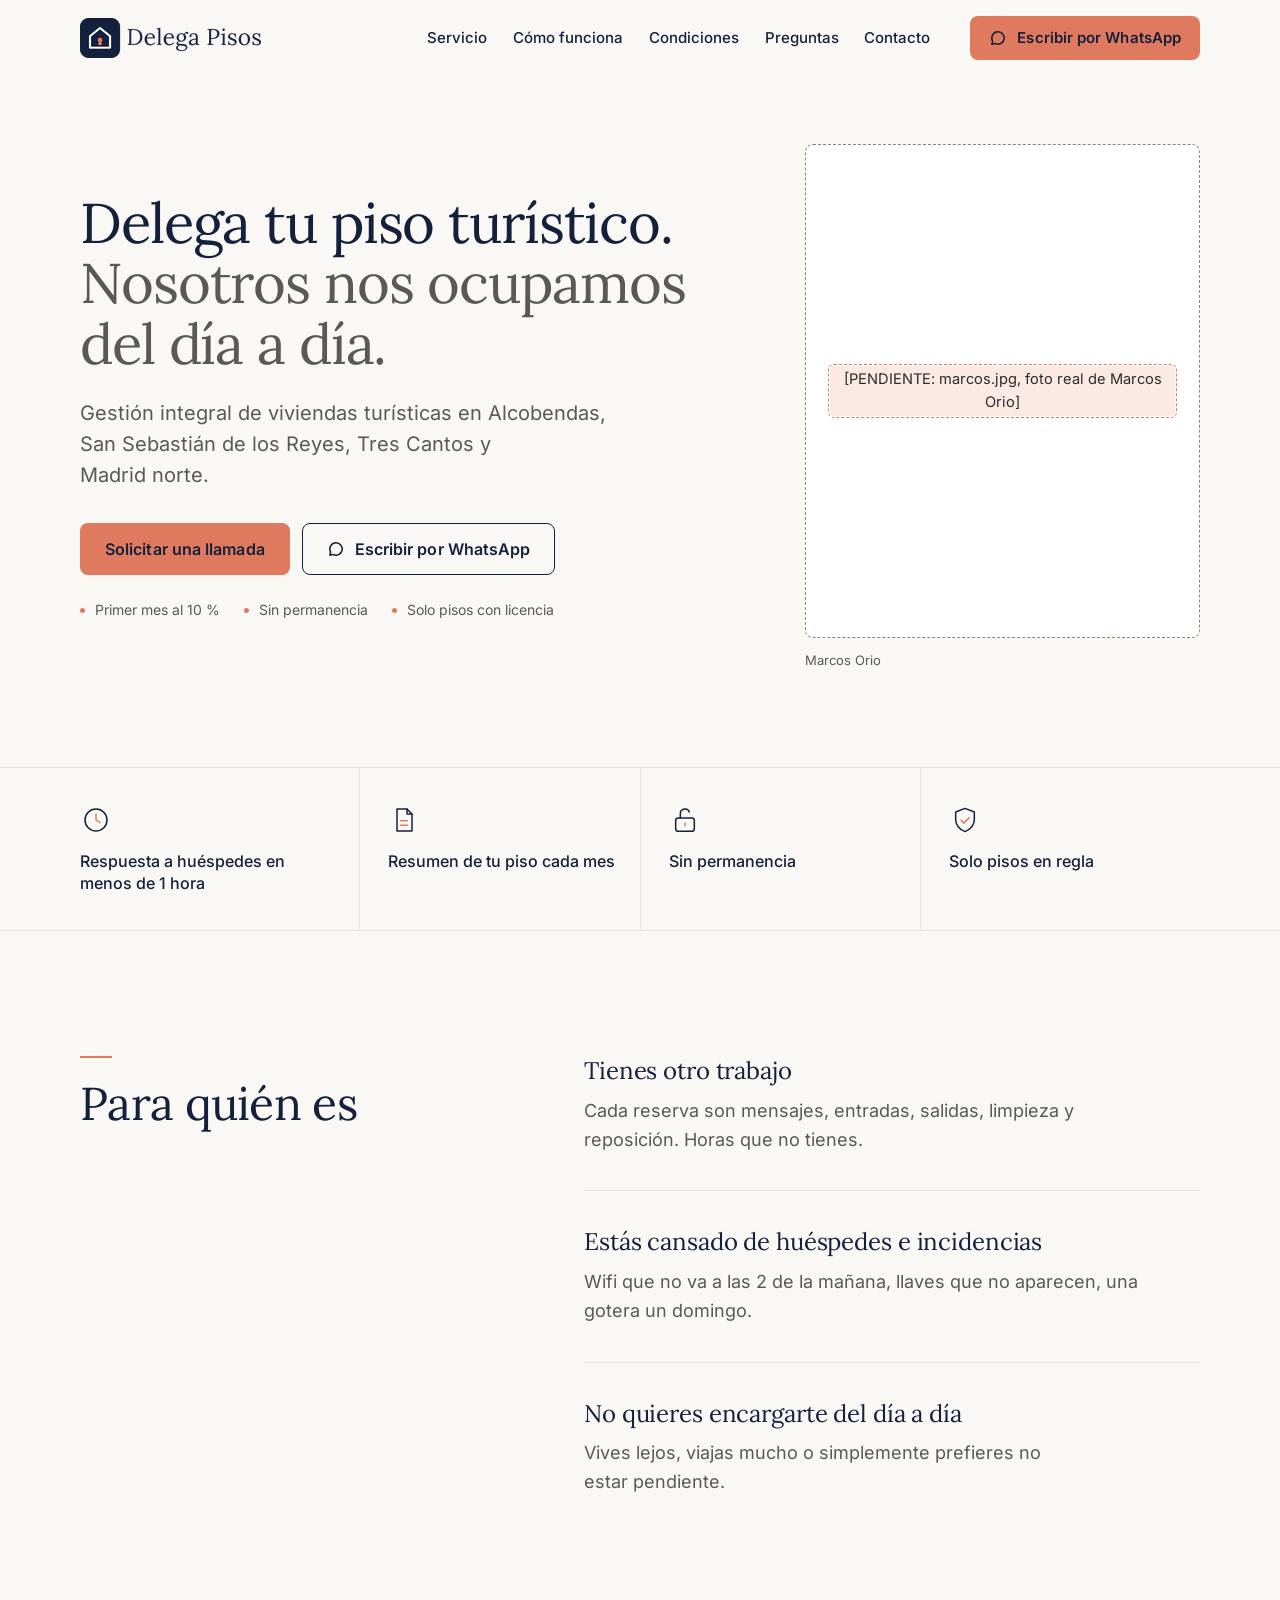
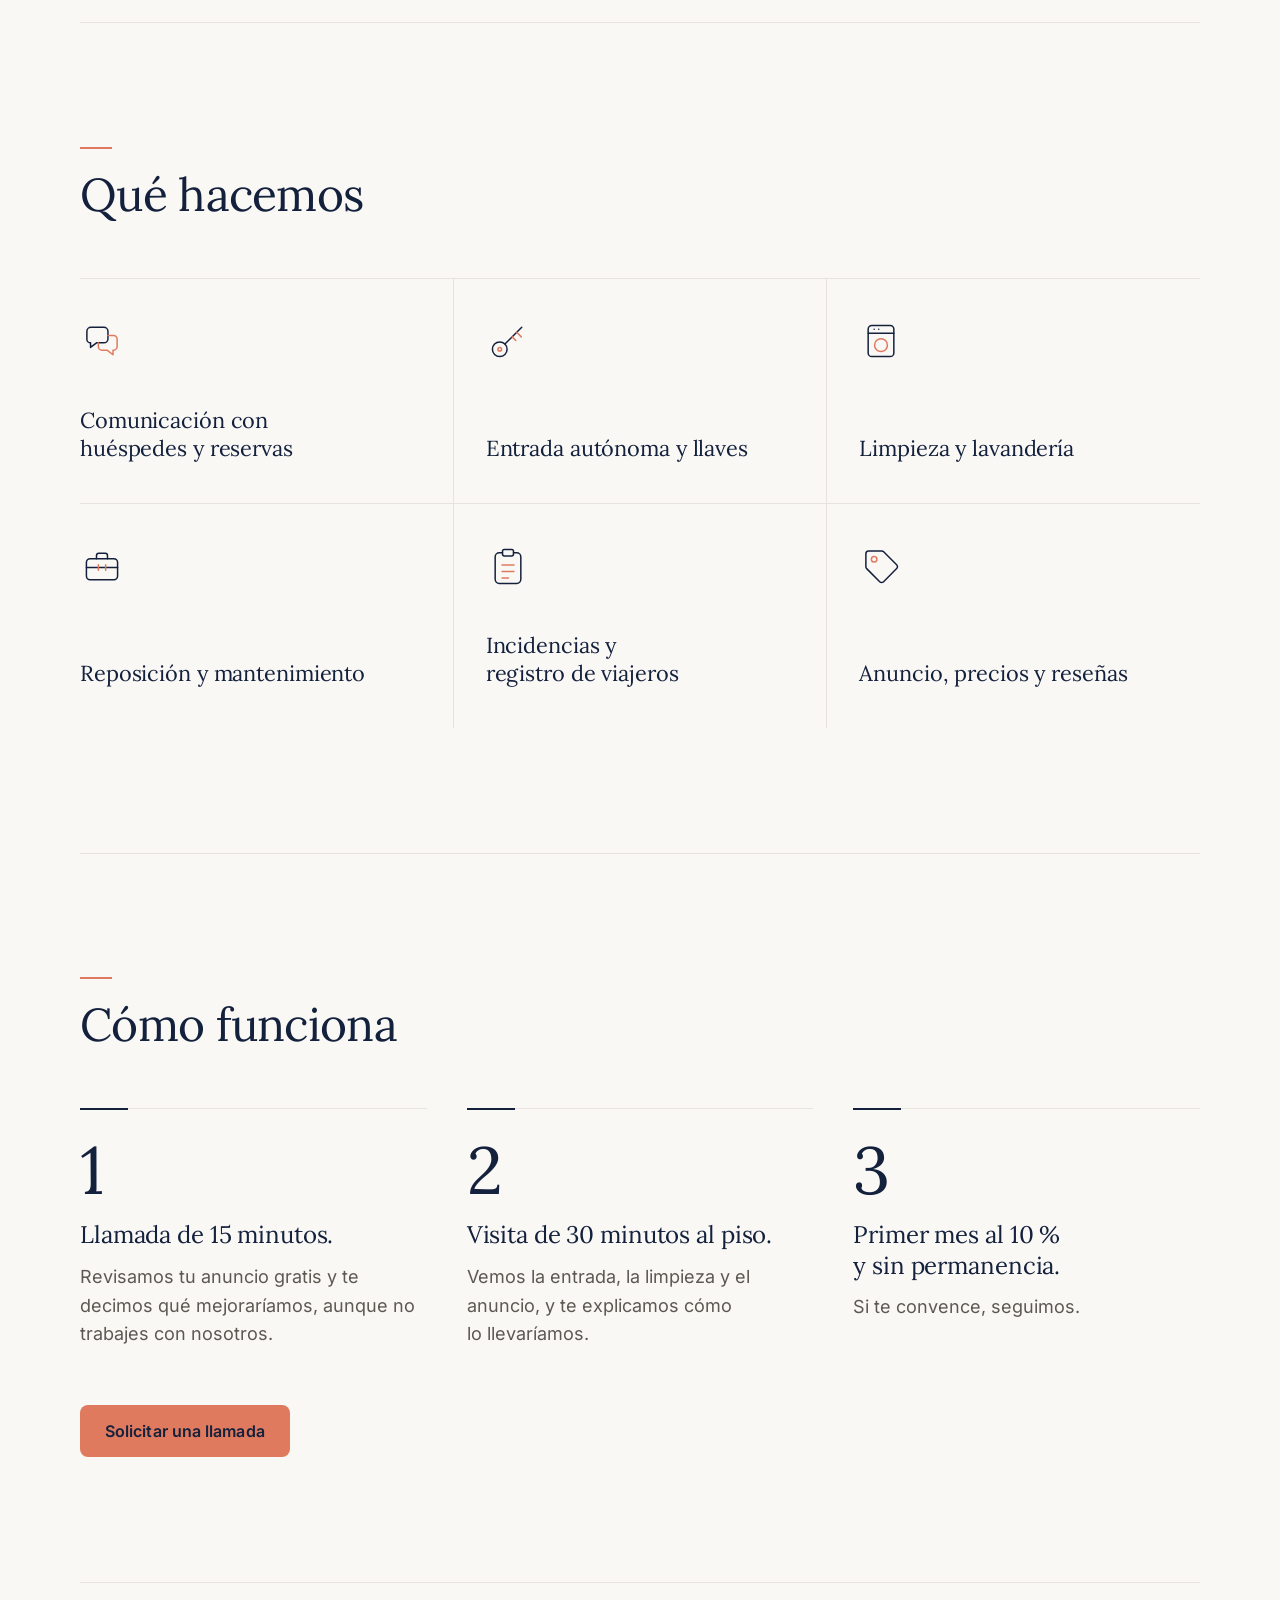
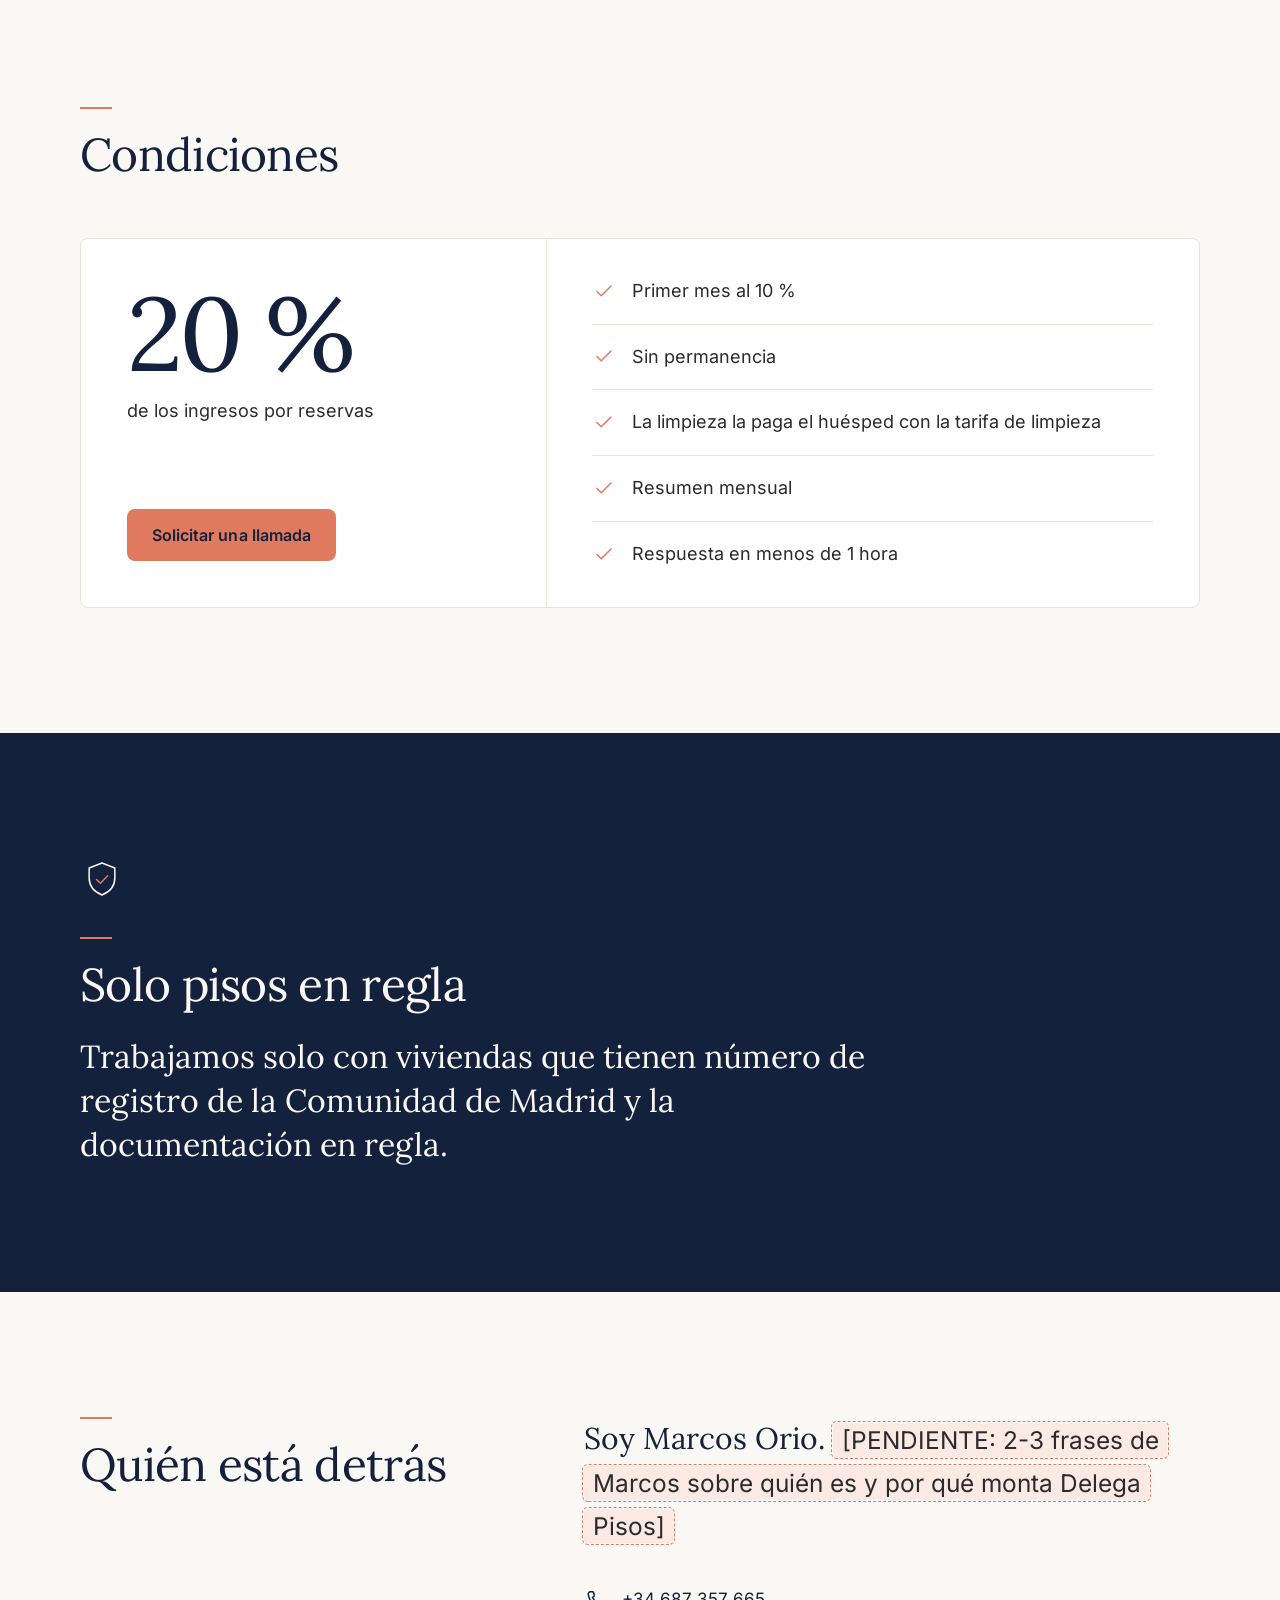
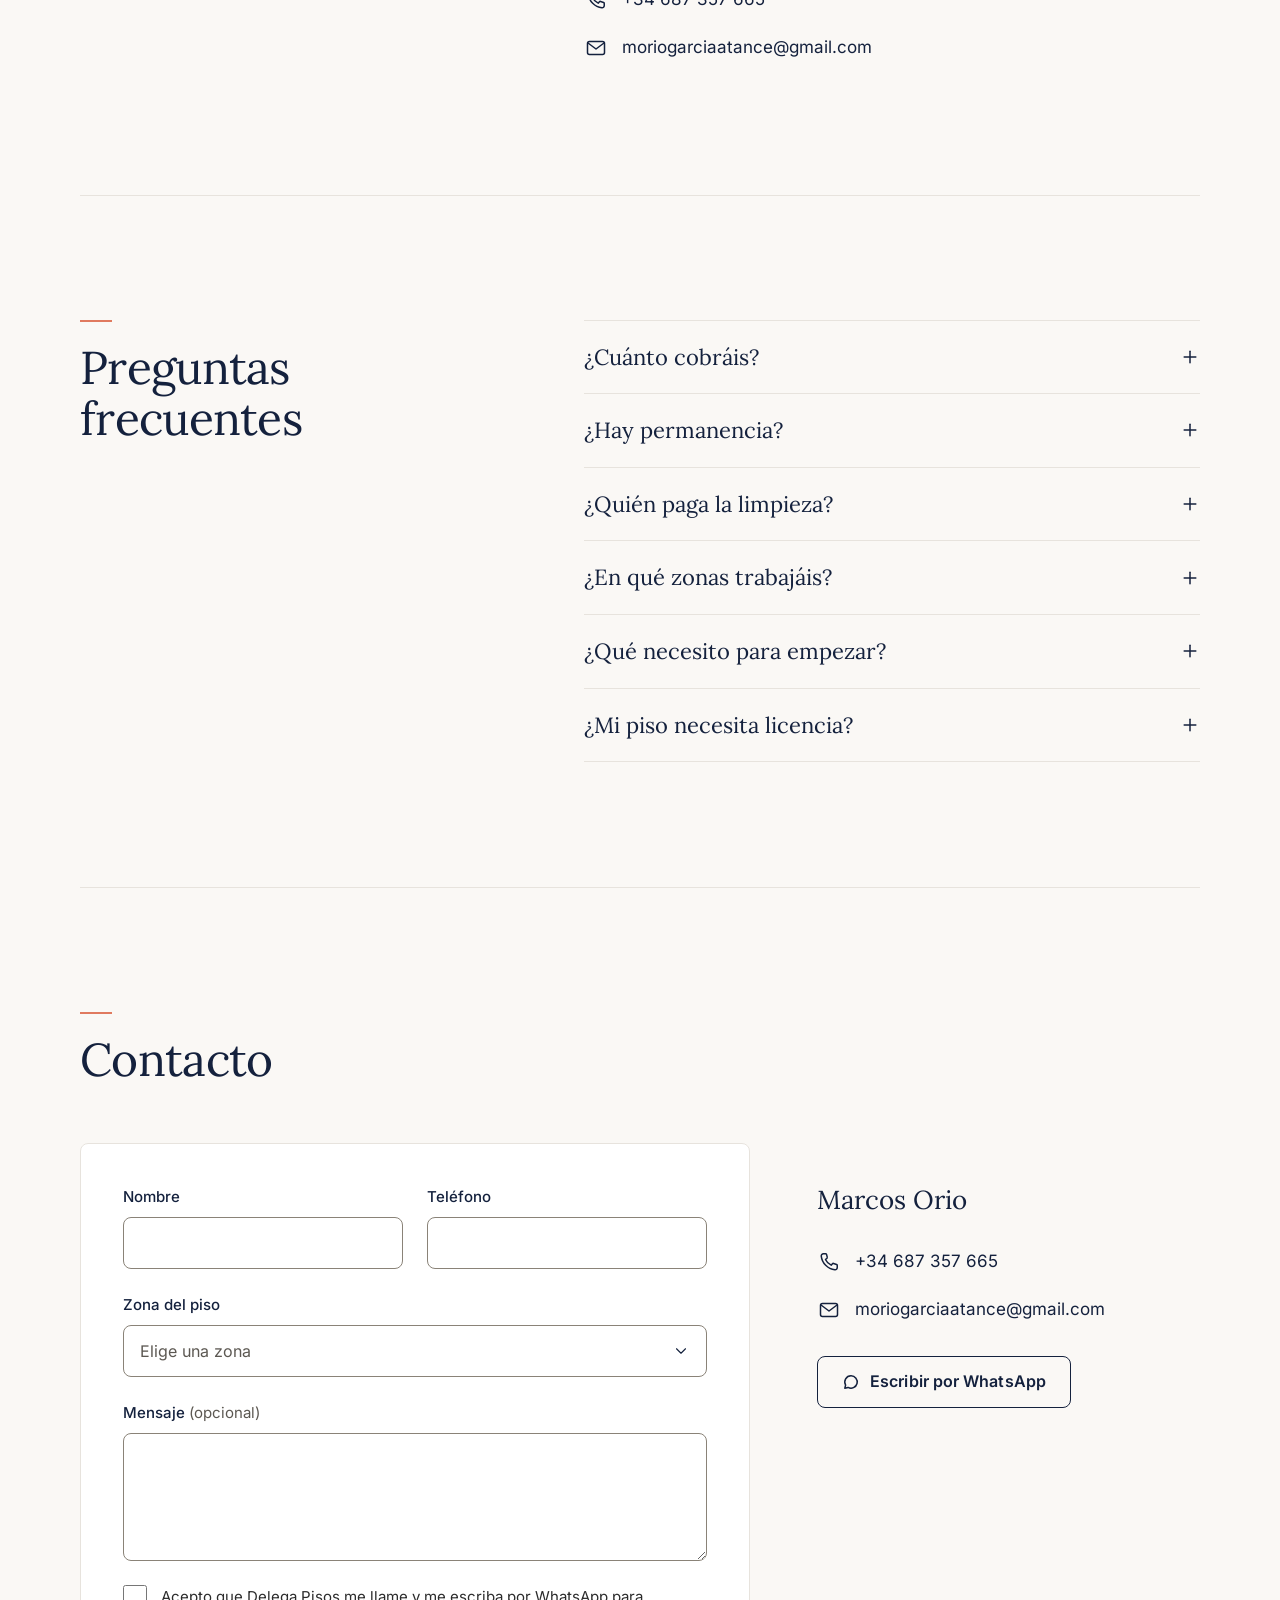
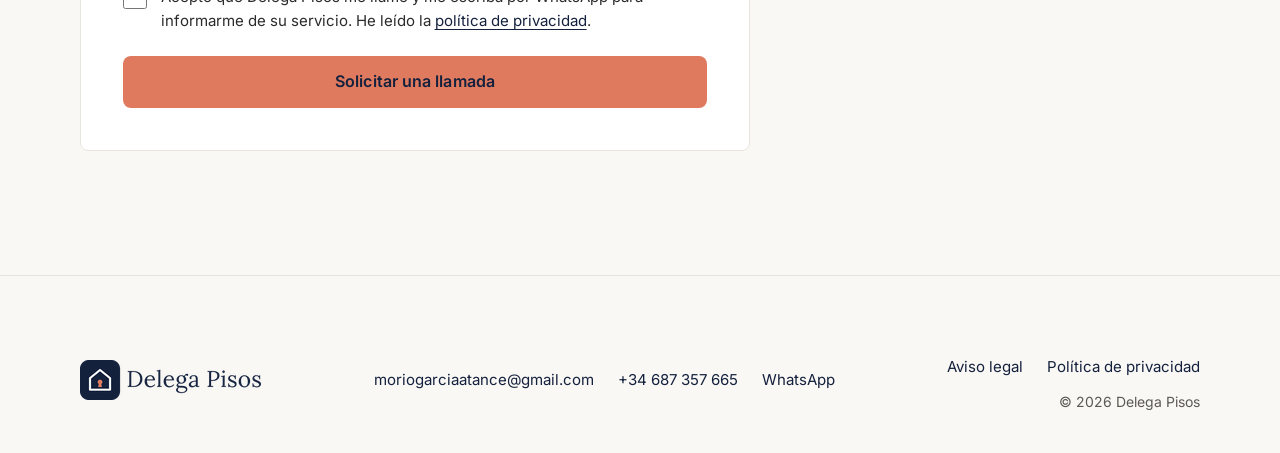
==== index.html @ 7f24236f "Construye la web de Delega Pisos - Página principal con todas las secciones del encargo: portada, co" ====
<!DOCTYPE html>
<html lang="es">
<head>
  <meta charset="utf-8">
  <meta name="viewport" content="width=device-width, initial-scale=1, viewport-fit=cover">
  <title>Delega Pisos · Gestión de pisos turísticos en Madrid norte</title>
  <meta name="description" content="Gestión integral de viviendas turísticas en Alcobendas, San Sebastián de los Reyes, Tres Cantos y Madrid norte. Primer mes al 10 %, sin permanencia y solo pisos con licencia.">
  <meta name="theme-color" content="#FAF8F5">

  <link rel="preload" href="/fonts/lora-latin-wght.woff2" as="font" type="font/woff2" crossorigin>
  <link rel="preload" href="/fonts/inter-latin-wght.woff2" as="font" type="font/woff2" crossorigin>
  <link rel="stylesheet" href="/css/styles.css">

  <link rel="icon" href="/img/favicon-32.png" type="image/png" sizes="32x32">
  <link rel="apple-touch-icon" href="/img/apple-touch-icon.png">
  <link rel="manifest" href="/site.webmanifest">

  <!-- [PENDIENTE: dominio] Sustituir https://dominio-pendiente.example por el dominio definitivo (ver README) -->
  <link rel="canonical" href="https://dominio-pendiente.example/">
  <meta property="og:type" content="website">
  <meta property="og:locale" content="es_ES">
  <meta property="og:site_name" content="Delega Pisos">
  <meta property="og:title" content="Delega Pisos · Gestión de pisos turísticos en Madrid norte">
  <meta property="og:description" content="Gestión integral de viviendas turísticas en Alcobendas, San Sebastián de los Reyes, Tres Cantos y Madrid norte.">
  <meta property="og:url" content="https://dominio-pendiente.example/">
  <meta property="og:image" content="https://dominio-pendiente.example/img/og-image.png">
  <meta property="og:image:width" content="1200">
  <meta property="og:image:height" content="630">
  <meta property="og:image:alt" content="Logotipo de Delega Pisos sobre fondo azul marino">
  <meta name="twitter:card" content="summary_large_image">

  <script type="application/ld+json">
  {
    "@context": "https://schema.org",
    "@type": "ProfessionalService",
    "name": "Delega Pisos",
    "description": "Gestión integral de viviendas turísticas en Alcobendas, San Sebastián de los Reyes, Tres Cantos y Madrid norte.",
    "url": "https://dominio-pendiente.example/",
    "logo": "https://dominio-pendiente.example/img/logo-horizontal.png",
    "image": "https://dominio-pendiente.example/img/og-image.png",
    "telephone": "+34 687 357 665",
    "email": "moriogarciaatance@gmail.com",
    "areaServed": [
      { "@type": "City", "name": "Alcobendas" },
      { "@type": "City", "name": "San Sebastián de los Reyes" },
      { "@type": "City", "name": "Tres Cantos" },
      { "@type": "Place", "name": "Madrid norte" }
    ]
  }
  </script>

  <script src="/js/main.js" defer></script>
</head>
<body class="con-barra">
  <a class="skip-link" href="#contenido">Saltar al contenido</a>
  <span id="nueva-pestana" hidden>Se abre en una pestaña nueva</span>

  <header class="site-header">
    <div class="container header-inner">
      <a class="brand" href="#inicio">
        <img src="/img/logo-delega-pisos.webp" srcset="/img/logo-delega-pisos.webp 1x, /img/logo-delega-pisos@2x.webp 2x" width="181" height="40" alt="Delega Pisos, inicio">
      </a>

      <nav class="nav" aria-label="Principal">
        <button class="nav-toggle" type="button" aria-expanded="false" aria-controls="menu">
          <svg class="icon icon-menu" viewBox="0 0 24 24" aria-hidden="true"><path d="M4 7.5h16M4 12h16M4 16.5h16"/></svg>
          <svg class="icon icon-cerrar" viewBox="0 0 24 24" aria-hidden="true"><path d="M6.5 6.5l11 11M17.5 6.5l-11 11"/></svg>
          <span class="nav-toggle-label">Menú</span>
        </button>
        <div class="nav-panel" id="menu">
          <ul class="nav-list" role="list">
            <li><a href="#servicio">Servicio</a></li>
            <li><a href="#como-funciona">Cómo funciona</a></li>
            <li><a href="#condiciones">Condiciones</a></li>
            <li><a href="#preguntas">Preguntas</a></li>
            <li><a href="#contacto">Contacto</a></li>
          </ul>
          <a class="btn btn--primary nav-panel-cta" href="https://wa.me/34687357665?text=Hola%2C%20tengo%20un%20piso%20tur%C3%ADstico%20y%20quiero%20informaci%C3%B3n" target="_blank" rel="noopener" aria-describedby="nueva-pestana">
            <svg class="icon" viewBox="0 0 24 24" aria-hidden="true"><path d="M12 3.75a8.25 8.25 0 0 0-7.17 12.33L3.75 20.25l4.3-1.04A8.25 8.25 0 1 0 12 3.75z"/></svg>
            Escribir por WhatsApp
          </a>
        </div>
      </nav>

      <a class="btn btn--primary btn--sm header-cta" href="https://wa.me/34687357665?text=Hola%2C%20tengo%20un%20piso%20tur%C3%ADstico%20y%20quiero%20informaci%C3%B3n" target="_blank" rel="noopener" aria-describedby="nueva-pestana">
        <svg class="icon" viewBox="0 0 24 24" aria-hidden="true"><path d="M12 3.75a8.25 8.25 0 0 0-7.17 12.33L3.75 20.25l4.3-1.04A8.25 8.25 0 1 0 12 3.75z"/></svg>
        Escribir por WhatsApp
      </a>
    </div>
  </header>

  <main id="contenido">

    <!-- 2 · Portada -->
    <section class="hero" id="inicio" aria-labelledby="hero-titulo">
      <div class="container hero-grid">
        <div class="hero-copy">
          <h1 id="hero-titulo">Delega tu piso turístico. <span class="h1-suave">Nosotros nos ocupamos del día&nbsp;a&nbsp;día.</span></h1>
          <p class="hero-sub">Gestión integral de viviendas turísticas en Alcobendas, San Sebastián de los Reyes, Tres Cantos y Madrid norte.</p>
          <div class="hero-actions">
            <a class="btn btn--primary" href="#contacto">Solicitar una llamada</a>
            <a class="btn btn--secondary" href="https://wa.me/34687357665?text=Hola%2C%20tengo%20un%20piso%20tur%C3%ADstico%20y%20quiero%20informaci%C3%B3n" target="_blank" rel="noopener" aria-describedby="nueva-pestana">
              <svg class="icon" viewBox="0 0 24 24" aria-hidden="true"><path d="M12 3.75a8.25 8.25 0 0 0-7.17 12.33L3.75 20.25l4.3-1.04A8.25 8.25 0 1 0 12 3.75z"/></svg>
              Escribir por WhatsApp
            </a>
          </div>
          <ul class="hero-nota" role="list">
            <li>Primer mes al 10&nbsp;%</li>
            <li>Sin permanencia</li>
            <li>Solo pisos con licencia</li>
          </ul>
        </div>

        <figure class="hero-media">
          <!-- [PENDIENTE: marcos.jpg] Cuando llegue la foto, sustituir este bloque por:
          <img class="hero-foto" src="/img/marcos-640.webp" srcset="/img/marcos-640.webp 640w, /img/marcos-1280.webp 1280w" sizes="(min-width: 64em) 440px, calc(100vw - 40px)" width="640" height="800" alt="Marcos Orio, de Delega Pisos" fetchpriority="high"> -->
          <div class="pendiente-foto">
            <p class="pendiente">[PENDIENTE: marcos.jpg, foto real de Marcos Orio]</p>
          </div>
          <figcaption>Marcos Orio</figcaption>
        </figure>
      </div>
    </section>

    <!-- 3 · Compromisos -->
    <section class="compromisos" aria-labelledby="compromisos-titulo">
      <h2 class="visually-hidden" id="compromisos-titulo">Compromisos</h2>
      <div class="container">
        <ul class="compromisos-lista" role="list">
          <li data-reveal>
            <svg class="icon icon--lg" viewBox="0 0 24 24" aria-hidden="true"><circle cx="12" cy="12" r="8.25"/><path class="acc" d="M12 7.5V12l3 2"/></svg>
            <span>Respuesta a huéspedes en menos de 1&nbsp;hora</span>
          </li>
          <li data-reveal>
            <svg class="icon icon--lg" viewBox="0 0 24 24" aria-hidden="true"><path d="M6.75 3.75h7.5L18 7.5v12.75H6.75z"/><path d="M14.25 3.75V7.5H18"/><path class="acc" d="M9.5 12.5h5M9.5 16h5"/></svg>
            <span>Resumen de tu piso cada mes</span>
          </li>
          <li data-reveal>
            <svg class="icon icon--lg" viewBox="0 0 24 24" aria-hidden="true"><rect x="5" y="10.5" width="14" height="10" rx="2"/><path d="M8.5 10.5V7.25a3.5 3.5 0 0 1 6.75-1.3"/><path class="acc" d="M12 14.5v2"/></svg>
            <span>Sin permanencia</span>
          </li>
          <li data-reveal>
            <svg class="icon icon--lg" viewBox="0 0 24 24" aria-hidden="true"><path d="M12 3.25l7 2.75v5.5c0 4.25-2.9 7.6-7 9.25-4.1-1.65-7-5-7-9.25V6z"/><path class="acc" d="M9 12.25l2.1 2.1 4-4.1"/></svg>
            <span>Solo pisos en regla</span>
          </li>
        </ul>
      </div>
    </section>

    <!-- 4 · Para quién es -->
    <section class="section" id="para-quien" aria-labelledby="para-quien-titulo">
      <div class="container split">
        <div class="split-cabecera" data-reveal>
          <h2 id="para-quien-titulo">Para quién es</h2>
        </div>
        <div class="perfiles">
          <div class="perfil" data-reveal>
            <h3>Tienes otro trabajo</h3>
            <p>Cada reserva son mensajes, entradas, salidas, limpieza y reposición. Horas que no tienes.</p>
          </div>
          <div class="perfil" data-reveal>
            <h3>Estás cansado de huéspedes e incidencias</h3>
            <p>Wifi que no va a las 2 de la mañana, llaves que no aparecen, una gotera un domingo.</p>
          </div>
          <div class="perfil" data-reveal>
            <h3>No quieres encargarte del día a día</h3>
            <p>Vives lejos, viajas mucho o simplemente prefieres no estar pendiente.</p>
          </div>
        </div>
      </div>
    </section>

    <!-- 5 · Qué hacemos -->
    <section class="section" id="servicio" aria-labelledby="servicio-titulo">
      <div class="container">
        <div class="seccion-cabecera" data-reveal>
          <h2 id="servicio-titulo">Qué hacemos</h2>
        </div>
        <ul class="servicios" role="list">
          <li class="servicio" data-reveal>
            <svg class="icon icon--xl" viewBox="0 0 24 24" aria-hidden="true"><path d="M6 4.5h7a2.25 2.25 0 0 1 2.25 2.25v4A2.25 2.25 0 0 1 13 13H9l-3.25 2.5V13a2 2 0 0 1-2-2V6.75A2.25 2.25 0 0 1 6 4.5z"/><path class="acc" d="M15.25 9h3a2 2 0 0 1 2 2v4a2 2 0 0 1-2 2H18v2.5L14.75 17H12a2 2 0 0 1-2-2v-2"/></svg>
            <h3>Comunicación con huéspedes y reservas</h3>
          </li>
          <li class="servicio" data-reveal>
            <svg class="icon icon--xl" viewBox="0 0 24 24" aria-hidden="true"><circle cx="7.5" cy="16.5" r="4"/><circle class="acc" cx="7.5" cy="16.5" r="1"/><path d="M10.33 13.67L19.5 4.5"/><path class="acc" d="M16.75 7.25l2.5 2.5M14.25 9.75l2 2"/></svg>
            <h3>Entrada autónoma y llaves</h3>
          </li>
          <li class="servicio" data-reveal>
            <svg class="icon icon--xl" viewBox="0 0 24 24" aria-hidden="true"><rect x="5" y="3.5" width="14" height="17" rx="2"/><path d="M5 7.75h14M8.25 5.6h.01M10.75 5.6h.01"/><circle class="acc" cx="12" cy="14.25" r="3.5"/></svg>
            <h3>Limpieza y lavandería</h3>
          </li>
          <li class="servicio" data-reveal>
            <svg class="icon icon--xl" viewBox="0 0 24 24" aria-hidden="true"><rect x="3.5" y="8" width="17" height="11.5" rx="2"/><path d="M9 8V6.25C9 5.56 9.56 5 10.25 5h3.5c.69 0 1.25.56 1.25 1.25V8M3.5 12.75h17"/><path class="acc" d="M10 11.25v3M14 11.25v3"/></svg>
            <h3>Reposición y mantenimiento</h3>
          </li>
          <li class="servicio" data-reveal>
            <svg class="icon icon--xl" viewBox="0 0 24 24" aria-hidden="true"><path d="M9 4.75H7.25A2.25 2.25 0 0 0 5 7v12.25a2.25 2.25 0 0 0 2.25 2.25h9.5A2.25 2.25 0 0 0 19 19.25V7a2.25 2.25 0 0 0-2.25-2.25H15"/><rect x="9" y="3" width="6" height="3.5" rx="1"/><path class="acc" d="M8.75 11.5h6.5M8.75 15h6.5M8.75 18.5h3.5"/></svg>
            <h3>Incidencias y registro de viajeros</h3>
          </li>
          <li class="servicio" data-reveal>
            <svg class="icon icon--xl" viewBox="0 0 24 24" aria-hidden="true"><path d="M3.75 12.38V5.25c0-.83.67-1.5 1.5-1.5h7.13c.4 0 .78.16 1.06.44l7.1 7.1c.59.59.59 1.54 0 2.12l-7.13 7.13c-.58.59-1.53.59-2.12 0l-7.1-7.1a1.5 1.5 0 0 1-.44-1.06z"/><circle class="acc" cx="8.25" cy="8.25" r="1.5"/></svg>
            <h3>Anuncio, precios y reseñas</h3>
          </li>
        </ul>
      </div>
    </section>

    <!-- 6 · Cómo funciona -->
    <section class="section" id="como-funciona" aria-labelledby="como-funciona-titulo">
      <div class="container">
        <div class="seccion-cabecera" data-reveal>
          <h2 id="como-funciona-titulo">Cómo funciona</h2>
        </div>
        <ol class="pasos" role="list">
          <li class="paso" data-reveal>
            <h3><span class="paso-num"><span class="visually-hidden">Paso </span>1<span class="visually-hidden">.</span></span> Llamada de 15&nbsp;minutos.</h3>
            <p>Revisamos tu anuncio gratis y te decimos qué mejoraríamos, aunque no trabajes con nosotros.</p>
          </li>
          <li class="paso" data-reveal>
            <h3><span class="paso-num"><span class="visually-hidden">Paso </span>2<span class="visually-hidden">.</span></span> Visita de 30&nbsp;minutos al piso.</h3>
            <p>Vemos la entrada, la limpieza y el anuncio, y te explicamos cómo lo llevaríamos.</p>
          </li>
          <li class="paso" data-reveal>
            <h3><span class="paso-num"><span class="visually-hidden">Paso </span>3<span class="visually-hidden">.</span></span> Primer mes al 10&nbsp;% y sin permanencia.</h3>
            <p>Si te convence, seguimos.</p>
          </li>
        </ol>
        <div class="seccion-accion" data-reveal>
          <a class="btn btn--primary" href="#contacto">Solicitar una llamada</a>
        </div>
      </div>
    </section>

    <!-- 7 · Condiciones -->
    <section class="section" id="condiciones" aria-labelledby="condiciones-titulo">
      <div class="container">
        <div class="seccion-cabecera" data-reveal>
          <h2 id="condiciones-titulo">Condiciones</h2>
        </div>
        <div class="condiciones" data-reveal>
          <div class="condiciones-precio">
            <p class="precio">
              <span class="precio-cifra">20&nbsp;%</span>
              <span class="precio-texto">de los ingresos por reservas</span>
            </p>
            <a class="btn btn--primary" href="#contacto">Solicitar una llamada</a>
          </div>
          <ul class="condiciones-lista" role="list">
            <li><svg class="icon" viewBox="0 0 24 24" aria-hidden="true"><path class="acc" d="M5 12.5l4.25 4.25L19 7"/></svg>Primer mes al 10&nbsp;%</li>
            <li><svg class="icon" viewBox="0 0 24 24" aria-hidden="true"><path class="acc" d="M5 12.5l4.25 4.25L19 7"/></svg>Sin permanencia</li>
            <li><svg class="icon" viewBox="0 0 24 24" aria-hidden="true"><path class="acc" d="M5 12.5l4.25 4.25L19 7"/></svg>La limpieza la paga el huésped con la tarifa de limpieza</li>
            <li><svg class="icon" viewBox="0 0 24 24" aria-hidden="true"><path class="acc" d="M5 12.5l4.25 4.25L19 7"/></svg>Resumen mensual</li>
            <li><svg class="icon" viewBox="0 0 24 24" aria-hidden="true"><path class="acc" d="M5 12.5l4.25 4.25L19 7"/></svg>Respuesta en menos de 1&nbsp;hora</li>
          </ul>
        </div>
      </div>
    </section>

    <!-- 8 · Solo pisos en regla -->
    <section class="regla" id="en-regla" aria-labelledby="regla-titulo">
      <div class="container">
        <div class="regla-contenido" data-reveal>
          <svg class="icon icon--xl" viewBox="0 0 24 24" aria-hidden="true"><path d="M12 3.25l7 2.75v5.5c0 4.25-2.9 7.6-7 9.25-4.1-1.65-7-5-7-9.25V6z"/><path class="acc" d="M9 12.25l2.1 2.1 4-4.1"/></svg>
          <h2 id="regla-titulo">Solo pisos en regla</h2>
          <p>Trabajamos solo con viviendas que tienen número de registro de la Comunidad de Madrid y la documentación en regla.</p>
        </div>
      </div>
    </section>

    <!-- 9 · Opiniones: se rellena desde /data/opiniones.json y solo aparece si hay alguna -->
    <section class="section" id="opiniones" aria-labelledby="opiniones-titulo" hidden>
      <div class="container">
        <div class="seccion-cabecera">
          <h2 id="opiniones-titulo">Opiniones</h2>
        </div>
        <ul class="opiniones" role="list" data-opiniones></ul>
      </div>
    </section>

    <!-- 10 · Quién está detrás -->
    <section class="section" id="quien" aria-labelledby="quien-titulo">
      <div class="container split">
        <div class="split-cabecera" data-reveal>
          <h2 id="quien-titulo">Quién está detrás</h2>
        </div>
        <div class="quien" data-reveal>
          <p class="quien-texto">Soy Marcos Orio. <mark class="pendiente">[PENDIENTE: 2-3 frases de Marcos sobre quién es y por qué monta Delega Pisos]</mark></p>
          <ul class="datos" role="list">
            <li>
              <a href="tel:+34687357665">
                <svg class="icon" viewBox="0 0 24 24" aria-hidden="true"><path d="M8.6 3.75H6.4a2.15 2.15 0 0 0-2.15 2.33 15.5 15.5 0 0 0 13.67 13.67 2.15 2.15 0 0 0 2.33-2.15v-2.2a1 1 0 0 0-.68-.95l-3.04-1.02a1 1 0 0 0-1.07.29l-1.3 1.47a11.6 11.6 0 0 1-5.68-5.68l1.47-1.3a1 1 0 0 0 .29-1.07L9.55 4.43a1 1 0 0 0-.95-.68z"/></svg>
                +34&nbsp;687&nbsp;357&nbsp;665
              </a>
            </li>
            <li>
              <a href="mailto:moriogarciaatance@gmail.com">
                <svg class="icon" viewBox="0 0 24 24" aria-hidden="true"><rect x="3.5" y="5.5" width="17" height="13" rx="2"/><path d="M4 7l8 6 8-6"/></svg>
                moriogarciaatance@gmail.com
              </a>
            </li>
          </ul>
        </div>
      </div>
    </section>

    <!-- 11 · Preguntas frecuentes -->
    <section class="section" id="preguntas" aria-labelledby="preguntas-titulo">
      <div class="container split">
        <div class="split-cabecera" data-reveal>
          <h2 id="preguntas-titulo">Preguntas frecuentes</h2>
        </div>
        <div class="faq" data-reveal>
          <details>
            <summary>¿Cuánto cobráis?<svg class="icon faq-icono" viewBox="0 0 24 24" aria-hidden="true"><path class="faq-v" d="M12 5v14"/><path d="M5 12h14"/></svg></summary>
            <div class="faq-respuesta"><p>El 20&nbsp;% de los ingresos por reservas. El primer mes, el 10&nbsp;%.</p></div>
          </details>
          <details>
            <summary>¿Hay permanencia?<svg class="icon faq-icono" viewBox="0 0 24 24" aria-hidden="true"><path class="faq-v" d="M12 5v14"/><path d="M5 12h14"/></svg></summary>
            <div class="faq-respuesta"><p>No. Primer mes al 10&nbsp;% y sin permanencia. Si te convence, seguimos.</p></div>
          </details>
          <details>
            <summary>¿Quién paga la limpieza?<svg class="icon faq-icono" viewBox="0 0 24 24" aria-hidden="true"><path class="faq-v" d="M12 5v14"/><path d="M5 12h14"/></svg></summary>
            <div class="faq-respuesta"><p>El huésped, con la tarifa de limpieza.</p></div>
          </details>
          <details>
            <summary>¿En qué zonas trabajáis?<svg class="icon faq-icono" viewBox="0 0 24 24" aria-hidden="true"><path class="faq-v" d="M12 5v14"/><path d="M5 12h14"/></svg></summary>
            <div class="faq-respuesta"><p>En Alcobendas, San Sebastián de los Reyes, Tres Cantos y Madrid norte.</p></div>
          </details>
          <details>
            <summary>¿Qué necesito para empezar?<svg class="icon faq-icono" viewBox="0 0 24 24" aria-hidden="true"><path class="faq-v" d="M12 5v14"/><path d="M5 12h14"/></svg></summary>
            <div class="faq-respuesta"><p>Una llamada de 15&nbsp;minutos y una visita de 30&nbsp;minutos al piso. Trabajamos solo con viviendas que tienen número de registro de la Comunidad de Madrid y la documentación en regla.</p></div>
          </details>
          <details>
            <summary>¿Mi piso necesita licencia?<svg class="icon faq-icono" viewBox="0 0 24 24" aria-hidden="true"><path class="faq-v" d="M12 5v14"/><path d="M5 12h14"/></svg></summary>
            <div class="faq-respuesta"><p>Trabajamos solo con viviendas que tienen número de registro de la Comunidad de Madrid y la documentación en regla. Lo revisamos en la visita. No damos asesoría legal.</p></div>
          </details>
        </div>
      </div>
    </section>

    <!-- 12 · Contacto -->
    <section class="section" id="contacto" aria-labelledby="contacto-titulo">
      <div class="container">
        <div class="seccion-cabecera" data-reveal>
          <h2 id="contacto-titulo">Contacto</h2>
        </div>
        <div class="contacto-grid">
          <form class="formulario" name="contacto" method="POST" action="/gracias.html" data-netlify="true" netlify-honeypot="bot-field" data-reveal>
            <input type="hidden" name="form-name" value="contacto">
            <p class="campo-trampa" aria-hidden="true">
              <label>No rellenes este campo <input type="text" name="bot-field" tabindex="-1" autocomplete="off"></label>
            </p>

            <div class="campos-fila">
              <div class="campo">
                <label for="f-nombre">Nombre</label>
                <input id="f-nombre" name="nombre" type="text" autocomplete="name" maxlength="80" required aria-describedby="e-nombre">
                <p class="campo-error" id="e-nombre" hidden></p>
              </div>
              <div class="campo">
                <label for="f-telefono">Teléfono</label>
                <input id="f-telefono" name="telefono" type="tel" inputmode="tel" autocomplete="tel" maxlength="20" required aria-describedby="e-telefono">
                <p class="campo-error" id="e-telefono" hidden></p>
              </div>
            </div>

            <div class="campo">
              <label for="f-zona">Zona del piso</label>
              <select id="f-zona" name="zona" required aria-describedby="e-zona">
                <option value="" selected disabled>Elige una zona</option>
                <option>Alcobendas o Sanse</option>
                <option>Tres Cantos</option>
                <option>Madrid norte</option>
                <option>Otra zona</option>
              </select>
              <p class="campo-error" id="e-zona" hidden></p>
            </div>

            <div class="campo">
              <label for="f-mensaje">Mensaje <span class="opcional">(opcional)</span></label>
              <textarea id="f-mensaje" name="mensaje" rows="4" maxlength="1500"></textarea>
            </div>

            <div class="campo campo--casilla">
              <input id="f-consentimiento" name="consentimiento" type="checkbox" value="Sí" required aria-describedby="e-consentimiento">
              <label for="f-consentimiento">Acepto que Delega Pisos me llame y me escriba por WhatsApp para informarme de su servicio. He leído la <a href="/privacidad.html">política de privacidad</a>.</label>
              <p class="campo-error" id="e-consentimiento" hidden></p>
            </div>

            <button class="btn btn--primary btn--bloque" type="submit">Solicitar una llamada</button>
          </form>

          <div class="contacto-datos" data-reveal>
            <p class="contacto-nombre">Marcos Orio</p>
            <ul class="datos" role="list">
              <li>
                <a href="tel:+34687357665">
                  <svg class="icon" viewBox="0 0 24 24" aria-hidden="true"><path d="M8.6 3.75H6.4a2.15 2.15 0 0 0-2.15 2.33 15.5 15.5 0 0 0 13.67 13.67 2.15 2.15 0 0 0 2.33-2.15v-2.2a1 1 0 0 0-.68-.95l-3.04-1.02a1 1 0 0 0-1.07.29l-1.3 1.47a11.6 11.6 0 0 1-5.68-5.68l1.47-1.3a1 1 0 0 0 .29-1.07L9.55 4.43a1 1 0 0 0-.95-.68z"/></svg>
                  +34&nbsp;687&nbsp;357&nbsp;665
                </a>
              </li>
              <li>
                <a href="mailto:moriogarciaatance@gmail.com">
                  <svg class="icon" viewBox="0 0 24 24" aria-hidden="true"><rect x="3.5" y="5.5" width="17" height="13" rx="2"/><path d="M4 7l8 6 8-6"/></svg>
                  moriogarciaatance@gmail.com
                </a>
              </li>
            </ul>
            <a class="btn btn--secondary" href="https://wa.me/34687357665?text=Hola%2C%20tengo%20un%20piso%20tur%C3%ADstico%20y%20quiero%20informaci%C3%B3n" target="_blank" rel="noopener" aria-describedby="nueva-pestana">
              <svg class="icon" viewBox="0 0 24 24" aria-hidden="true"><path d="M12 3.75a8.25 8.25 0 0 0-7.17 12.33L3.75 20.25l4.3-1.04A8.25 8.25 0 1 0 12 3.75z"/></svg>
              Escribir por WhatsApp
            </a>
          </div>
        </div>
      </div>
    </section>

  </main>

  <footer class="site-footer">
    <div class="container footer-grid">
      <a class="brand" href="#inicio">
        <img src="/img/logo-delega-pisos.webp" srcset="/img/logo-delega-pisos.webp 1x, /img/logo-delega-pisos@2x.webp 2x" width="181" height="40" alt="Delega Pisos, inicio">
      </a>
      <ul class="footer-contacto" role="list">
        <li><a href="mailto:moriogarciaatance@gmail.com">moriogarciaatance@gmail.com</a></li>
        <li><a href="tel:+34687357665">+34&nbsp;687&nbsp;357&nbsp;665</a></li>
        <li><a href="https://wa.me/34687357665?text=Hola%2C%20tengo%20un%20piso%20tur%C3%ADstico%20y%20quiero%20informaci%C3%B3n" target="_blank" rel="noopener" aria-describedby="nueva-pestana">WhatsApp</a></li>
      </ul>
      <div class="footer-legal">
        <ul role="list">
          <li><a href="/aviso-legal.html">Aviso legal</a></li>
          <li><a href="/privacidad.html">Política de privacidad</a></li>
        </ul>
        <p>© 2026 Delega Pisos</p>
      </div>
    </div>
  </footer>

  <div class="barra-movil">
    <a class="barra-btn barra-btn--llamar" href="tel:+34687357665">
      <svg class="icon" viewBox="0 0 24 24" aria-hidden="true"><path d="M8.6 3.75H6.4a2.15 2.15 0 0 0-2.15 2.33 15.5 15.5 0 0 0 13.67 13.67 2.15 2.15 0 0 0 2.33-2.15v-2.2a1 1 0 0 0-.68-.95l-3.04-1.02a1 1 0 0 0-1.07.29l-1.3 1.47a11.6 11.6 0 0 1-5.68-5.68l1.47-1.3a1 1 0 0 0 .29-1.07L9.55 4.43a1 1 0 0 0-.95-.68z"/></svg>
      Llamar
    </a>
    <a class="barra-btn barra-btn--whatsapp" href="https://wa.me/34687357665?text=Hola%2C%20tengo%20un%20piso%20tur%C3%ADstico%20y%20quiero%20informaci%C3%B3n" target="_blank" rel="noopener" aria-describedby="nueva-pestana">
      <svg class="icon" viewBox="0 0 24 24" aria-hidden="true"><path d="M12 3.75a8.25 8.25 0 0 0-7.17 12.33L3.75 20.25l4.3-1.04A8.25 8.25 0 1 0 12 3.75z"/></svg>
      WhatsApp
    </a>
  </div>
</body>
</html>
---- css/styles.css ----
/* ==========================================================================
   Delega Pisos — hoja de estilos
   Móvil primero. Sin dependencias ni recursos de terceros.
   ========================================================================== */

/* ---------- Fuentes (servidas desde /fonts) ---------- */

@font-face {
  font-family: "Lora";
  src: url("/fonts/lora-latin-wght.woff2") format("woff2");
  font-weight: 400 700;
  font-style: normal;
  font-display: swap;
}

@font-face {
  font-family: "Inter";
  src: url("/fonts/inter-latin-wght.woff2") format("woff2");
  font-weight: 100 900;
  font-style: normal;
  font-display: swap;
}

/* Respaldos con métricas igualadas a Lora e Inter: el texto no salta al cargar */
@font-face {
  font-family: "Lora Georgia";
  src: local("Georgia");
  size-adjust: 104.98%;
  ascent-override: 95.83%;
  descent-override: 26.1%;
  line-gap-override: 0%;
}

@font-face {
  font-family: "Lora Noto";
  src: local("Noto Serif"), local("NotoSerif-Regular");
  size-adjust: 97.3%;
  ascent-override: 103.39%;
  descent-override: 28.16%;
  line-gap-override: 0%;
}

@font-face {
  font-family: "Inter Arial";
  src: local("Arial"), local("ArialMT");
  size-adjust: 107.12%;
  ascent-override: 90.44%;
  descent-override: 22.52%;
  line-gap-override: 0%;
}

@font-face {
  font-family: "Inter Roboto";
  src: local("Roboto"), local("Roboto-Regular");
  size-adjust: 107.35%;
  ascent-override: 90.24%;
  descent-override: 22.47%;
  line-gap-override: 0%;
}

/* ---------- Variables ---------- */

:root {
  /* Marca */
  --navy: #14213D;
  --terracota: #E07A5F;
  --fondo: #FAF8F5;
  --tinta: #2B2B2B;
  --lineas: #E7E3DD;

  /* Neutros derivados para cumplir WCAG AA */
  --tinta-suave: #5C5852;    /* 6,7:1 sobre el fondo */
  --borde-campo: #8A8378;    /* 3,5:1, mínimo para controles */
  --blanco: #FFFFFF;
  --terracota-hover: #E8957F; /* con texto azul: 6,9:1 */
  --error: #A33A20;          /* 6,2:1 sobre el fondo */

  --serif: "Lora", "Lora Georgia", "Lora Noto", Georgia, serif;
  --sans: "Inter", "Inter Arial", "Inter Roboto", Arial, sans-serif;

  --radio: 8px;
  --ancho: 1120px;
  --gutter: 20px;
  --header-h: 64px;
  --seccion: clamp(4.5rem, 3rem + 6vw, 8rem);
  --ease: cubic-bezier(0.2, 0.65, 0.3, 1);
}

@media (min-width: 48em) {
  :root { --gutter: 32px; }
}

@media (min-width: 64em) {
  :root { --gutter: 40px; --header-h: 76px; }
}

/* ---------- Base ---------- */

*,
*::before,
*::after {
  box-sizing: border-box;
}

html {
  -webkit-text-size-adjust: 100%;
  text-size-adjust: 100%;
  scroll-padding-top: calc(var(--header-h) + 8px);
}

@media (prefers-reduced-motion: no-preference) {
  html { scroll-behavior: smooth; }
}

html.menu-abierto {
  overflow: hidden;
}

body {
  margin: 0;
  background: var(--fondo);
  color: var(--tinta);
  font-family: var(--sans);
  font-size: clamp(1.0625rem, 1rem + 0.25vw, 1.125rem);
  line-height: 1.6;
  -webkit-font-smoothing: antialiased;
  -moz-osx-font-smoothing: grayscale;
}

[hidden] {
  display: none !important;
}

img,
svg {
  display: block;
  max-width: 100%;
}

img {
  height: auto;
}

h1, h2, h3, p, ul, ol, dl, dd, figure, blockquote {
  margin: 0;
}

/* :where() no suma especificidad: las clases pueden poner su propio padding */
:where(ul, ol)[role="list"] {
  list-style: none;
  padding: 0;
}

h1, h2, h3 {
  font-family: var(--serif);
  font-weight: 400;
  color: var(--navy);
  text-wrap: balance;
}

h1 {
  font-size: clamp(2.375rem, 1rem + 3.3vw, 3.5rem);
  line-height: 1.08;
  letter-spacing: -0.02em;
}

h2 {
  font-size: clamp(1.875rem, 1.45rem + 1.9vw, 2.875rem);
  line-height: 1.12;
  letter-spacing: -0.015em;
}

h3 {
  font-size: clamp(1.25rem, 1.15rem + 0.45vw, 1.5rem);
  line-height: 1.28;
  letter-spacing: -0.005em;
}

a {
  color: var(--navy);
  text-decoration-thickness: 1px;
  text-underline-offset: 0.2em;
}

:focus-visible {
  outline: 2px solid var(--navy);
  outline-offset: 3px;
  border-radius: 2px;
}

::selection {
  background: var(--navy);
  color: var(--fondo);
}

.visually-hidden {
  position: absolute !important;
  width: 1px;
  height: 1px;
  margin: -1px;
  padding: 0;
  overflow: hidden;
  clip: rect(0 0 0 0);
  clip-path: inset(50%);
  white-space: nowrap;
  border: 0;
}

.skip-link {
  position: absolute;
  left: var(--gutter);
  top: -100px;
  z-index: 100;
  padding: 0.75rem 1rem;
  border-radius: var(--radio);
  background: var(--navy);
  color: var(--fondo);
  font-weight: 600;
  text-decoration: none;
}

.skip-link:focus {
  top: 0.75rem;
}

.container {
  width: 100%;
  max-width: calc(var(--ancho) + 2 * var(--gutter));
  margin-inline: auto;
  padding-inline: max(var(--gutter), env(safe-area-inset-left)) max(var(--gutter), env(safe-area-inset-right));
}

/* ---------- Iconos de línea ---------- */

.icon {
  width: 1.5rem;
  height: 1.5rem;
  flex: none;
  fill: none;
  stroke: currentColor;
  stroke-width: 1.5;
  stroke-linecap: round;
  stroke-linejoin: round;
}

.icon * {
  vector-effect: non-scaling-stroke;
}

.icon .acc {
  stroke: var(--terracota);
}

.icon--lg { width: 2rem; height: 2rem; }
.icon--xl { width: 2.5rem; height: 2.5rem; }

/* ---------- Botones ---------- */

.btn {
  display: inline-flex;
  align-items: center;
  justify-content: center;
  gap: 0.625rem;
  min-height: 3.25rem;
  padding: 0.75rem 1.5rem;
  border: 1px solid transparent;
  border-radius: var(--radio);
  font-family: var(--sans);
  font-size: 1rem;
  font-weight: 600;
  line-height: 1.2;
  letter-spacing: 0.005em;
  text-align: center;
  text-decoration: none;
  white-space: nowrap;
  cursor: pointer;
  transition: background-color 0.2s ease, color 0.2s ease, border-color 0.2s ease;
}

.btn .icon {
  width: 1.125rem;
  height: 1.125rem;
}

.btn--primary {
  background: var(--terracota);
  color: var(--navy);
}

.btn--primary:hover {
  background: var(--terracota-hover);
}

.btn--secondary {
  border-color: var(--navy);
  background: transparent;
  color: var(--navy);
}

.btn--secondary:hover {
  background: var(--navy);
  color: var(--fondo);
}

.btn--sm {
  min-height: 2.75rem;
  padding: 0.5rem 1.125rem;
  font-size: 0.9375rem;
}

.btn--bloque {
  width: 100%;
}

.btn:disabled {
  cursor: progress;
  opacity: 0.75;
}

/* ---------- Marcas de contenido pendiente ---------- */

.pendiente {
  padding: 0.1em 0.35em;
  border-radius: 4px;
  outline: 1px dashed var(--terracota);
  outline-offset: 1px;
  background: #FBEAE4;
  color: var(--tinta);
  font-family: var(--sans);
  font-size: 0.8125em;
  line-height: 1.6;
  -webkit-box-decoration-break: clone;
  box-decoration-break: clone;
}

/* ---------- Cabecera ---------- */

.site-header {
  position: sticky;
  top: 0;
  z-index: 50;
  background: var(--fondo);
  border-bottom: 1px solid transparent;
  transition: border-color 0.25s ease;
}

.site-header.is-scrolled {
  border-bottom-color: var(--lineas);
}

.scroll-centinela {
  position: absolute;
  top: 0;
  left: 0;
  width: 1px;
  height: 1px;
  pointer-events: none;
}

.header-inner {
  display: flex;
  align-items: center;
  gap: 1rem;
  height: var(--header-h);
}

.brand {
  display: block;
  margin-right: auto;
  border-radius: 4px;
}

.brand img {
  width: auto;
  height: 34px;
}

.header-cta {
  display: none;
  order: 1;
}

.nav {
  order: 2;
}

.nav-toggle {
  display: inline-flex;
  align-items: center;
  gap: 0.5rem;
  min-height: 2.75rem;
  margin-right: -0.625rem;
  padding: 0 0.625rem;
  border: 0;
  border-radius: var(--radio);
  background: none;
  color: var(--navy);
  font: 500 1rem/1 var(--sans);
  cursor: pointer;
}

.nav-toggle .icon-cerrar,
.nav.is-open .nav-toggle .icon-menu {
  display: none;
}

.nav.is-open .nav-toggle .icon-cerrar {
  display: block;
}

.nav-panel {
  display: none;
  position: fixed;
  inset: var(--header-h) 0 0 0;
  z-index: 49;
  flex-direction: column;
  gap: 2rem;
  padding: 0.5rem var(--gutter) calc(2rem + env(safe-area-inset-bottom));
  overflow-y: auto;
  border-top: 1px solid var(--lineas);
  background: var(--fondo);
}

.nav.is-open .nav-panel {
  display: flex;
}

.nav-list a {
  display: block;
  padding-block: 1rem;
  border-bottom: 1px solid var(--lineas);
  color: var(--navy);
  font-family: var(--serif);
  font-size: 1.625rem;
  line-height: 1.2;
  text-decoration: none;
}

.nav-panel-cta {
  align-self: stretch;
}

@media (scripting: none) {
  .nav-toggle { display: none; }
}

@media (min-width: 48em) {
  .header-cta { display: inline-flex; }
  .nav-panel-cta { display: none; }
}

@media (min-width: 64em) {
  .brand img { height: 40px; }
}

/* El menú completo necesita ~1100 px para no partir «Cómo funciona» ni el botón */
@media (min-width: 72em) {
  .nav { order: 1; }
  .header-cta { order: 2; margin-left: 1.5rem; }

  .nav-toggle { display: none; }

  .nav-panel,
  .nav.is-open .nav-panel {
    display: block;
    position: static;
    padding: 0;
    overflow: visible;
    border: 0;
    background: none;
  }

  .nav-list {
    display: flex;
    gap: clamp(1.25rem, 0.5rem + 1.4vw, 2.25rem);
  }

  .nav-list a {
    padding-block: 0.5rem;
    border: 0;
    font-family: var(--sans);
    font-size: 0.9375rem;
    font-weight: 500;
    text-decoration: underline transparent;
    text-decoration-thickness: 1px;
    text-underline-offset: 0.45em;
    transition: text-decoration-color 0.2s ease;
  }

  .nav-list a:hover {
    text-decoration-color: currentColor;
  }
}

/* ---------- Secciones ---------- */

.section {
  position: relative;
  padding-block: var(--seccion);
}

/* Filete fino entre secciones claras consecutivas, al ancho del contenido */
.section:not([hidden]) + .section::before {
  content: "";
  position: absolute;
  top: 0;
  left: 50%;
  width: min(var(--ancho), calc(100% - 2 * var(--gutter)));
  height: 1px;
  transform: translateX(-50%);
  background: var(--lineas);
}

.section h2::before,
.regla h2::before {
  content: "";
  display: block;
  width: 2rem;
  height: 2px;
  margin-bottom: 1.25rem;
  background: var(--terracota);
}

.seccion-cabecera {
  margin-bottom: clamp(2.5rem, 2rem + 2vw, 4rem);
}

.seccion-accion {
  margin-top: clamp(2.5rem, 2rem + 2vw, 3.5rem);
}

.split {
  display: grid;
  gap: 2.5rem;
}

@media (min-width: 64em) {
  .split {
    grid-template-columns: minmax(0, 5fr) minmax(0, 7fr);
    gap: 4rem;
  }

  .split-cabecera {
    position: sticky;
    top: calc(var(--header-h) + 2.5rem);
    align-self: start;
  }
}

/* ---------- 2 · Portada ---------- */

.hero {
  padding-block: clamp(2rem, 1rem + 4vw, 5.5rem) clamp(3.5rem, 2rem + 5vw, 7rem);
}

.hero-grid {
  display: grid;
  gap: 3rem;
  align-items: center;
}

.h1-suave {
  display: block;
  color: var(--tinta-suave);
  text-wrap: wrap; /* el reparto equilibrado dejaba «ocupamos» solo en móvil */
}

.hero-sub,
.perfil p,
.paso p,
.regla p,
.quien-texto,
.faq-respuesta p {
  text-wrap: pretty;
}

.hero-sub {
  max-width: 34rem;
  margin-top: 1.5rem;
  color: var(--tinta-suave);
  font-size: clamp(1.0625rem, 1rem + 0.35vw, 1.25rem);
  line-height: 1.55;
}

.hero-actions {
  display: flex;
  flex-direction: column;
  gap: 0.75rem;
  margin-top: 2rem;
}

.hero-nota {
  display: flex;
  flex-wrap: wrap;
  gap: 0.375rem 1.5rem;
  margin-top: 1.5rem;
  color: var(--tinta-suave);
  font-size: 0.875rem;
}

.hero-nota li {
  display: inline-flex;
  align-items: center;
  gap: 0.625rem;
}

.hero-nota li::before {
  content: "";
  flex: none;
  width: 5px;
  height: 5px;
  border-radius: 50%;
  background: var(--terracota);
}

.hero-media {
  width: 100%;
  max-width: 26rem;
}

.hero-foto,
.pendiente-foto {
  width: 100%;
  aspect-ratio: 4 / 5;
  border-radius: var(--radio);
  object-fit: cover;
}

.pendiente-foto {
  display: grid;
  place-items: center;
  padding: 1.5rem;
  border: 1px dashed var(--borde-campo);
  background: var(--blanco);
  text-align: center;
}

.hero-media figcaption {
  margin-top: 0.75rem;
  color: var(--tinta-suave);
  font-size: 0.8125rem;
}

@media (min-width: 30em) {
  .hero-actions {
    flex-direction: row;
    flex-wrap: wrap;
  }
}

@media (min-width: 48em) and (max-width: 63.99em) {
  .hero-copy {
    display: contents;
  }

  .hero-grid {
    grid-template-columns: minmax(0, 1fr) 17rem;
    grid-template-rows: auto auto auto auto 1fr;
    grid-template-areas:
      "titulo titulo"
      "sub    media"
      "botones media"
      "nota   media"
      ".      media";
    gap: 0 2.5rem;
    align-items: start;
  }

  .hero h1 { grid-area: titulo; margin-bottom: 2rem; }
  .hero-sub { grid-area: sub; margin-top: 0; }
  .hero-actions { grid-area: botones; flex-direction: column; }
  .hero-nota { grid-area: nota; }
  .hero-media { grid-area: media; }
}

@media (min-width: 64em) {
  .hero-grid {
    grid-template-columns: minmax(0, 5fr) minmax(0, 3fr);
    gap: clamp(3rem, 1rem + 4vw, 5.5rem);
  }

  .hero-media {
    justify-self: end;
  }
}

/* ---------- 3 · Compromisos ---------- */

.compromisos {
  border-block: 1px solid var(--lineas);
}

.compromisos-lista {
  display: grid;
  grid-template-columns: repeat(2, minmax(0, 1fr));
  gap: 1px;
  background: var(--lineas);
}

.compromisos-lista li {
  display: flex;
  flex-direction: column;
  gap: 0.875rem;
  padding: 1.75rem 0 1.75rem 1.25rem;
  background: var(--fondo);
  color: var(--navy);
  font-size: 1rem;
  font-weight: 500;
  line-height: 1.4;
}

.compromisos-lista li:nth-child(odd) {
  padding-left: 0;
  padding-right: 1.25rem;
}

@media (min-width: 56em) {
  .compromisos-lista {
    grid-template-columns: repeat(4, minmax(0, 1fr));
  }

  .compromisos-lista li,
  .compromisos-lista li:nth-child(odd) {
    padding: 2.25rem 1.5rem 2.25rem 1.75rem;
  }

  .compromisos-lista li:first-child {
    padding-left: 0;
  }
}

/* ---------- 4 · Para quién es ---------- */

.perfil {
  padding-block: 1.75rem;
  border-top: 1px solid var(--lineas);
}

.perfil:first-child {
  padding-top: 0;
  border-top: 0;
}

.perfil:last-child {
  padding-bottom: 0;
}

.perfil p {
  max-width: 36rem;
  margin-top: 0.625rem;
  color: var(--tinta-suave);
}

@media (min-width: 64em) {
  .perfil { padding-block: 2.25rem; }
}

/* ---------- 5 · Qué hacemos ---------- */

.servicios {
  display: grid;
  gap: 1px;
  border-top: 1px solid var(--lineas);
  background: var(--lineas);
}

.servicio {
  display: flex;
  align-items: center;
  gap: 1.25rem;
  padding-block: 1.5rem;
  background: var(--fondo);
  color: var(--navy);
}

.servicio h3 {
  font-size: clamp(1.1875rem, 1.12rem + 0.3vw, 1.375rem);
  line-height: 1.3;
}

@media (min-width: 40em) {
  .servicios {
    grid-template-columns: repeat(2, minmax(0, 1fr));
  }

  .servicio {
    flex-direction: column;
    align-items: flex-start;
    justify-content: space-between;
    gap: 2rem;
    min-height: 12rem;
    padding: 2rem 1.5rem;
  }

  .servicio:nth-child(odd) {
    padding-left: 0;
  }
}

@media (min-width: 64em) {
  .servicios {
    grid-template-columns: repeat(3, minmax(0, 1fr));
  }

  .servicio,
  .servicio:nth-child(odd) {
    min-height: 14rem;
    padding: 2.5rem 2rem;
  }

  .servicio .icon {
    width: 2.75rem;
    height: 2.75rem;
  }

  .servicio:nth-child(3n + 1) {
    padding-left: 0;
  }
}

/* ---------- 6 · Cómo funciona ---------- */

.pasos {
  display: grid;
  gap: 2.75rem;
}

.paso {
  position: relative;
  padding-top: 1.75rem;
  border-top: 1px solid var(--lineas);
}

.paso::before {
  content: "";
  position: absolute;
  top: -1px;
  left: 0;
  width: 3rem;
  height: 2px;
  background: var(--navy);
}

.paso-num {
  display: block;
  margin-bottom: 1rem;
  color: var(--navy);
  font-size: clamp(3rem, 2.4rem + 2.2vw, 4.25rem);
  line-height: 1;
  letter-spacing: -0.02em;
  font-variant-numeric: lining-nums;
}

.paso p {
  max-width: 24rem;
  margin-top: 0.75rem;
  color: var(--tinta-suave);
}

@media (min-width: 56em) {
  .pasos {
    grid-template-columns: repeat(3, minmax(0, 1fr));
    gap: clamp(2rem, 0.5rem + 2.5vw, 3.5rem);
  }
}

/* ---------- 7 · Condiciones ---------- */

.condiciones {
  display: grid;
  border: 1px solid var(--lineas);
  border-radius: var(--radio);
  background: var(--blanco);
}

.condiciones-precio {
  display: flex;
  flex-direction: column;
  align-items: flex-start;
  gap: 2rem;
  padding: clamp(1.75rem, 1.25rem + 2vw, 3rem);
  border-bottom: 1px solid var(--lineas);
}

.precio-cifra {
  display: block;
  color: var(--navy);
  font-family: var(--serif);
  font-size: clamp(4rem, 3rem + 4.5vw, 6.5rem);
  line-height: 0.95;
  letter-spacing: -0.03em;
}

.precio-texto {
  display: block;
  margin-top: 0.875rem;
  color: var(--tinta);
  font-size: 1.125rem;
}

.condiciones-lista {
  padding: 0.5rem clamp(1.75rem, 1.25rem + 2vw, 3rem);
}

.condiciones-lista li {
  display: flex;
  align-items: flex-start;
  gap: 1rem;
  padding-block: 1.125rem;
  border-top: 1px solid var(--lineas);
  color: var(--tinta);
}

.condiciones-lista li:first-child {
  border-top: 0;
}

.condiciones-lista .icon {
  margin-top: 0.1em;
}

@media (min-width: 56em) {
  .condiciones {
    grid-template-columns: minmax(0, 5fr) minmax(0, 7fr);
  }

  .condiciones-precio {
    justify-content: space-between;
    border-right: 1px solid var(--lineas);
    border-bottom: 0;
  }

  .condiciones-lista {
    align-self: center;
    padding-block: 1.25rem;
  }
}

/* ---------- 8 · Solo pisos en regla ---------- */

.regla {
  padding-block: clamp(4.5rem, 3rem + 6vw, 8rem);
  background: var(--navy);
  color: var(--fondo);
}

.regla-contenido {
  max-width: 50rem;
}

.regla .icon {
  width: 2.75rem;
  height: 2.75rem;
  margin-bottom: 2.25rem;
  color: var(--fondo);
}

.regla h2 {
  color: var(--fondo);
}

.regla p {
  margin-top: 1.5rem;
  font-family: var(--serif);
  font-size: clamp(1.375rem, 1.15rem + 1.1vw, 2rem);
  line-height: 1.38;
}

.regla :focus-visible {
  outline-color: var(--fondo);
}

/* ---------- 9 · Opiniones ---------- */

.opiniones {
  display: grid;
  gap: 1.5rem;
}

.opinion {
  display: flex;
  flex-direction: column;
  justify-content: space-between;
  gap: 1.5rem;
  height: 100%;
  padding: clamp(1.5rem, 1.25rem + 1vw, 2.25rem);
  border: 1px solid var(--lineas);
  border-radius: var(--radio);
  background: var(--blanco);
}

.opinion blockquote p {
  color: var(--navy);
  font-family: var(--serif);
  font-size: 1.1875rem;
  line-height: 1.5;
}

.opinion figcaption {
  color: var(--tinta-suave);
  font-size: 0.875rem;
}

.opinion-nombre {
  color: var(--tinta);
  font-weight: 600;
}

@media (min-width: 48em) {
  .opiniones { grid-template-columns: repeat(2, minmax(0, 1fr)); }
}

@media (min-width: 64em) {
  .opiniones { grid-template-columns: repeat(3, minmax(0, 1fr)); }
}

/* ---------- 10 · Quién está detrás ---------- */

.quien-texto {
  color: var(--navy);
  font-family: var(--serif);
  font-size: clamp(1.375rem, 1.15rem + 1vw, 1.875rem);
  line-height: 1.4;
}

.datos {
  display: grid;
  gap: 0.25rem;
  margin-top: 2rem;
}

.datos a {
  display: inline-flex;
  align-items: center;
  gap: 0.875rem;
  min-height: 2.75rem;
  color: var(--navy);
  font-size: 1.0625rem;
  text-decoration: underline transparent;
  text-decoration-thickness: 1px;
  text-underline-offset: 0.25em;
  overflow-wrap: anywhere;
  transition: text-decoration-color 0.2s ease;
}

.datos a:hover {
  text-decoration-color: currentColor;
}

/* ---------- 11 · Preguntas frecuentes ---------- */

.faq {
  border-top: 1px solid var(--lineas);
}

.faq details {
  border-bottom: 1px solid var(--lineas);
}

.faq summary {
  display: flex;
  align-items: center;
  justify-content: space-between;
  gap: 1.5rem;
  padding-block: 1.375rem;
  list-style: none;
  color: var(--navy);
  font-family: var(--serif);
  font-size: clamp(1.1875rem, 1.1rem + 0.35vw, 1.375rem);
  line-height: 1.3;
  cursor: pointer;
}

.faq summary::-webkit-details-marker {
  display: none;
}

.faq-icono {
  width: 1.25rem;
  height: 1.25rem;
}

.faq-v {
  transform-box: fill-box;
  transform-origin: center;
  transition: transform 0.3s var(--ease);
}

.faq details[open] .faq-v {
  transform: scaleY(0);
}

.faq-respuesta {
  max-width: 40rem;
  padding-bottom: 1.5rem;
  color: var(--tinta-suave);
}

@media (prefers-reduced-motion: no-preference) {
  .faq details[open] .faq-respuesta {
    animation: aparecer 0.35s var(--ease);
  }
}

@keyframes aparecer {
  from { opacity: 0; transform: translateY(-4px); }
  to { opacity: 1; transform: none; }
}

/* ---------- 12 · Contacto ---------- */

.contacto-grid {
  display: grid;
  gap: 3rem;
}

.formulario {
  display: grid;
  gap: 1.5rem;
  padding: clamp(1.5rem, 1rem + 2vw, 2.75rem);
  border: 1px solid var(--lineas);
  border-radius: var(--radio);
  background: var(--blanco);
}

.campos-fila {
  display: grid;
  gap: 1.5rem;
}

.campo label {
  display: block;
  margin-bottom: 0.5rem;
  color: var(--navy);
  font-size: 0.9375rem;
  font-weight: 500;
}

.opcional {
  color: var(--tinta-suave);
  font-weight: 400;
}

.campo input:not([type="checkbox"]),
.campo select,
.campo textarea {
  display: block;
  width: 100%;
  min-height: 3.25rem;
  padding: 0.8125rem 1rem;
  border: 1px solid var(--borde-campo);
  border-radius: var(--radio);
  background-color: var(--blanco);
  color: var(--tinta);
  font: inherit;
  font-size: 1rem;
  line-height: 1.4;
  appearance: none;
  transition: border-color 0.2s ease;
}

.campo textarea {
  min-height: 8rem;
  resize: vertical;
}

.campo select {
  padding-right: 2.75rem;
  background-image: url("data:image/svg+xml,%3Csvg xmlns='http://www.w3.org/2000/svg' viewBox='0 0 24 24' fill='none' stroke='%2314213D' stroke-width='1.5' stroke-linecap='round' stroke-linejoin='round'%3E%3Cpath d='M6 9l6 6 6-6'/%3E%3C/svg%3E");
  background-position: right 1rem center;
  background-repeat: no-repeat;
  background-size: 1.125rem;
  cursor: pointer;
}

.campo select:invalid {
  color: var(--tinta-suave);
}

.campo option {
  color: var(--tinta);
}

.campo input:not([type="checkbox"]):hover,
.campo select:hover,
.campo textarea:hover {
  border-color: var(--navy);
}

.campo input:focus-visible,
.campo select:focus-visible,
.campo textarea:focus-visible {
  border-color: var(--navy);
  outline-offset: 2px;
}

.campo :is(input, select, textarea)[aria-invalid="true"] {
  border-color: var(--error);
}

.campo--casilla input[aria-invalid="true"] {
  outline: 2px solid var(--error);
  outline-offset: 2px;
}

.campo-error {
  margin-top: 0.5rem;
  color: var(--error);
  font-size: 0.875rem;
  font-weight: 500;
}

.campo--casilla {
  display: grid;
  grid-template-columns: auto minmax(0, 1fr);
  column-gap: 0.875rem;
  align-items: start;
}

.campo--casilla input {
  width: 1.5rem;
  height: 1.5rem;
  margin: 0;
  accent-color: var(--navy);
  cursor: pointer;
}

.campo--casilla label {
  margin: 0;
  color: var(--tinta);
  font-size: 0.9375rem;
  font-weight: 400;
  line-height: 1.55;
  cursor: pointer;
}

.campo--casilla .campo-error {
  grid-column: 2;
}

.campo-trampa {
  display: none;
}

.contacto-datos {
  display: grid;
  align-content: start;
  gap: 1.5rem;
}

.contacto-nombre {
  color: var(--navy);
  font-family: var(--serif);
  font-size: 1.625rem;
  line-height: 1.2;
}

.contacto-datos .datos {
  margin-top: 0;
}

.contacto-datos .btn {
  justify-self: start;
}

@media (min-width: 40em) {
  .campos-fila { grid-template-columns: repeat(2, minmax(0, 1fr)); }
}

@media (min-width: 64em) {
  .contacto-grid {
    grid-template-columns: minmax(0, 7fr) minmax(0, 4fr);
    gap: clamp(3rem, 1rem + 4vw, 5rem);
    align-items: start;
  }

  .contacto-datos {
    padding-top: clamp(1.5rem, 1rem + 2vw, 2.75rem);
  }
}

/* ---------- 13 · Pie ---------- */

.site-footer {
  padding-block: clamp(3rem, 2rem + 3vw, 4.5rem) 2.5rem;
  border-top: 1px solid var(--lineas);
  font-size: 0.9375rem;
}

.footer-grid {
  display: grid;
  gap: 1.75rem;
}

.site-footer a {
  color: var(--navy);
  text-decoration: underline transparent;
  text-decoration-thickness: 1px;
  text-underline-offset: 0.25em;
  transition: text-decoration-color 0.2s ease;
}

.site-footer a:hover {
  text-decoration-color: currentColor;
}

.footer-contacto,
.footer-legal ul {
  display: flex;
  flex-wrap: wrap;
  gap: 0 1.5rem;
}

.footer-contacto a,
.footer-legal a {
  display: inline-block;
  padding-block: 0.5rem;
  overflow-wrap: anywhere;
}

.footer-legal p {
  margin-top: 0.75rem;
  color: var(--tinta-suave);
  font-size: 0.875rem;
}

@media (min-width: 64em) {
  .footer-grid {
    grid-template-columns: auto minmax(0, 1fr) auto;
    align-items: center;
    gap: 3rem;
  }

  .footer-contacto {
    justify-content: center;
  }

  .footer-legal {
    text-align: right;
  }

  .footer-legal ul {
    justify-content: flex-end;
  }

  .footer-legal p {
    margin-top: 0.25rem;
  }
}

/* ---------- 14 · Barra fija inferior (solo móvil) ---------- */

.barra-movil {
  position: fixed;
  inset: auto 0 0 0;
  z-index: 40;
  display: grid;
  grid-template-columns: repeat(2, minmax(0, 1fr));
  gap: 0.5rem;
  padding: 0.625rem max(var(--gutter), env(safe-area-inset-left)) calc(0.625rem + env(safe-area-inset-bottom));
  border-top: 1px solid var(--lineas);
  background: var(--fondo);
  transition: transform 0.25s ease;
}

.barra-movil.is-hidden {
  transform: translateY(110%);
}

.barra-btn {
  display: inline-flex;
  align-items: center;
  justify-content: center;
  gap: 0.5rem;
  min-height: 3rem;
  border-radius: var(--radio);
  font-size: 1rem;
  font-weight: 600;
  text-decoration: none;
}

.barra-btn .icon {
  width: 1.125rem;
  height: 1.125rem;
}

.barra-btn--llamar {
  background: var(--navy);
  color: var(--fondo);
}

.barra-btn--whatsapp {
  background: var(--terracota);
  color: var(--navy);
}

.barra-btn--llamar:focus-visible {
  outline-color: var(--navy);
}

.con-barra {
  padding-bottom: calc(4.25rem + env(safe-area-inset-bottom));
}

@media (min-width: 48em) {
  .barra-movil { display: none; }
  .con-barra { padding-bottom: 0; }
}

/* ---------- Páginas legales y de agradecimiento ---------- */

.pagina-simple .header-inner {
  justify-content: space-between;
}

.volver {
  display: inline-flex;
  align-items: center;
  min-height: 2.75rem;
  color: var(--navy);
  font-size: 0.9375rem;
  font-weight: 500;
}

.legal {
  padding-block: clamp(3rem, 2rem + 4vw, 6rem) var(--seccion);
}

.texto {
  max-width: 45rem;
}

.legal h1 {
  font-size: clamp(2rem, 1.5rem + 2.2vw, 3rem);
  line-height: 1.12;
}

.legal h2 {
  margin-top: 2.75rem;
  font-size: clamp(1.25rem, 1.15rem + 0.45vw, 1.5rem);
  line-height: 1.3;
}

.legal h1 + h2 {
  margin-top: 2.5rem;
}

.legal p,
.legal dl {
  margin-top: 1rem;
}

.legal dl {
  display: grid;
}

.legal dt {
  margin-top: 0.75rem;
  color: var(--tinta-suave);
  font-size: 0.875rem;
}

.legal dt:first-child {
  margin-top: 0;
}

@media (min-width: 40em) {
  .legal dl {
    grid-template-columns: max-content minmax(0, 1fr);
    gap: 0.375rem 1.25rem;
  }

  .legal dt {
    margin-top: 0;
    font-size: inherit;
  }
}

.legal dd {
  overflow-wrap: anywhere;
}

.gracias {
  padding-block: clamp(4rem, 3rem + 6vw, 9rem);
}

.gracias-icono {
  width: 3rem;
  height: 3rem;
  margin-bottom: 2rem;
  color: var(--navy);
}

.gracias p {
  margin-top: 1.25rem;
  color: var(--tinta-suave);
  font-size: 1.125rem;
}

.gracias .hero-actions {
  margin-top: 2.25rem;
}

/* ---------- Aparición suave al hacer scroll ---------- */
/* main.js añade .reveal solo a lo que aún no se ve; sin JS todo es visible. */

@media (prefers-reduced-motion: no-preference) {
  .reveal {
    opacity: 0;
    transform: translateY(14px);
    transition: opacity 0.8s var(--ease), transform 0.8s var(--ease);
    transition-delay: calc(var(--i, 0) * 70ms);
  }

  .reveal.is-visible {
    opacity: 1;
    transform: none;
  }
}

/* ---------- Impresión ---------- */

@media print {
  .site-header,
  .barra-movil,
  .skip-link {
    display: none !important;
  }

  .reveal {
    opacity: 1 !important;
    transform: none !important;
  }

  .regla {
    background: none;
    color: var(--tinta);
  }

  .regla h2,
  .regla .icon {
    color: var(--navy);
  }
}
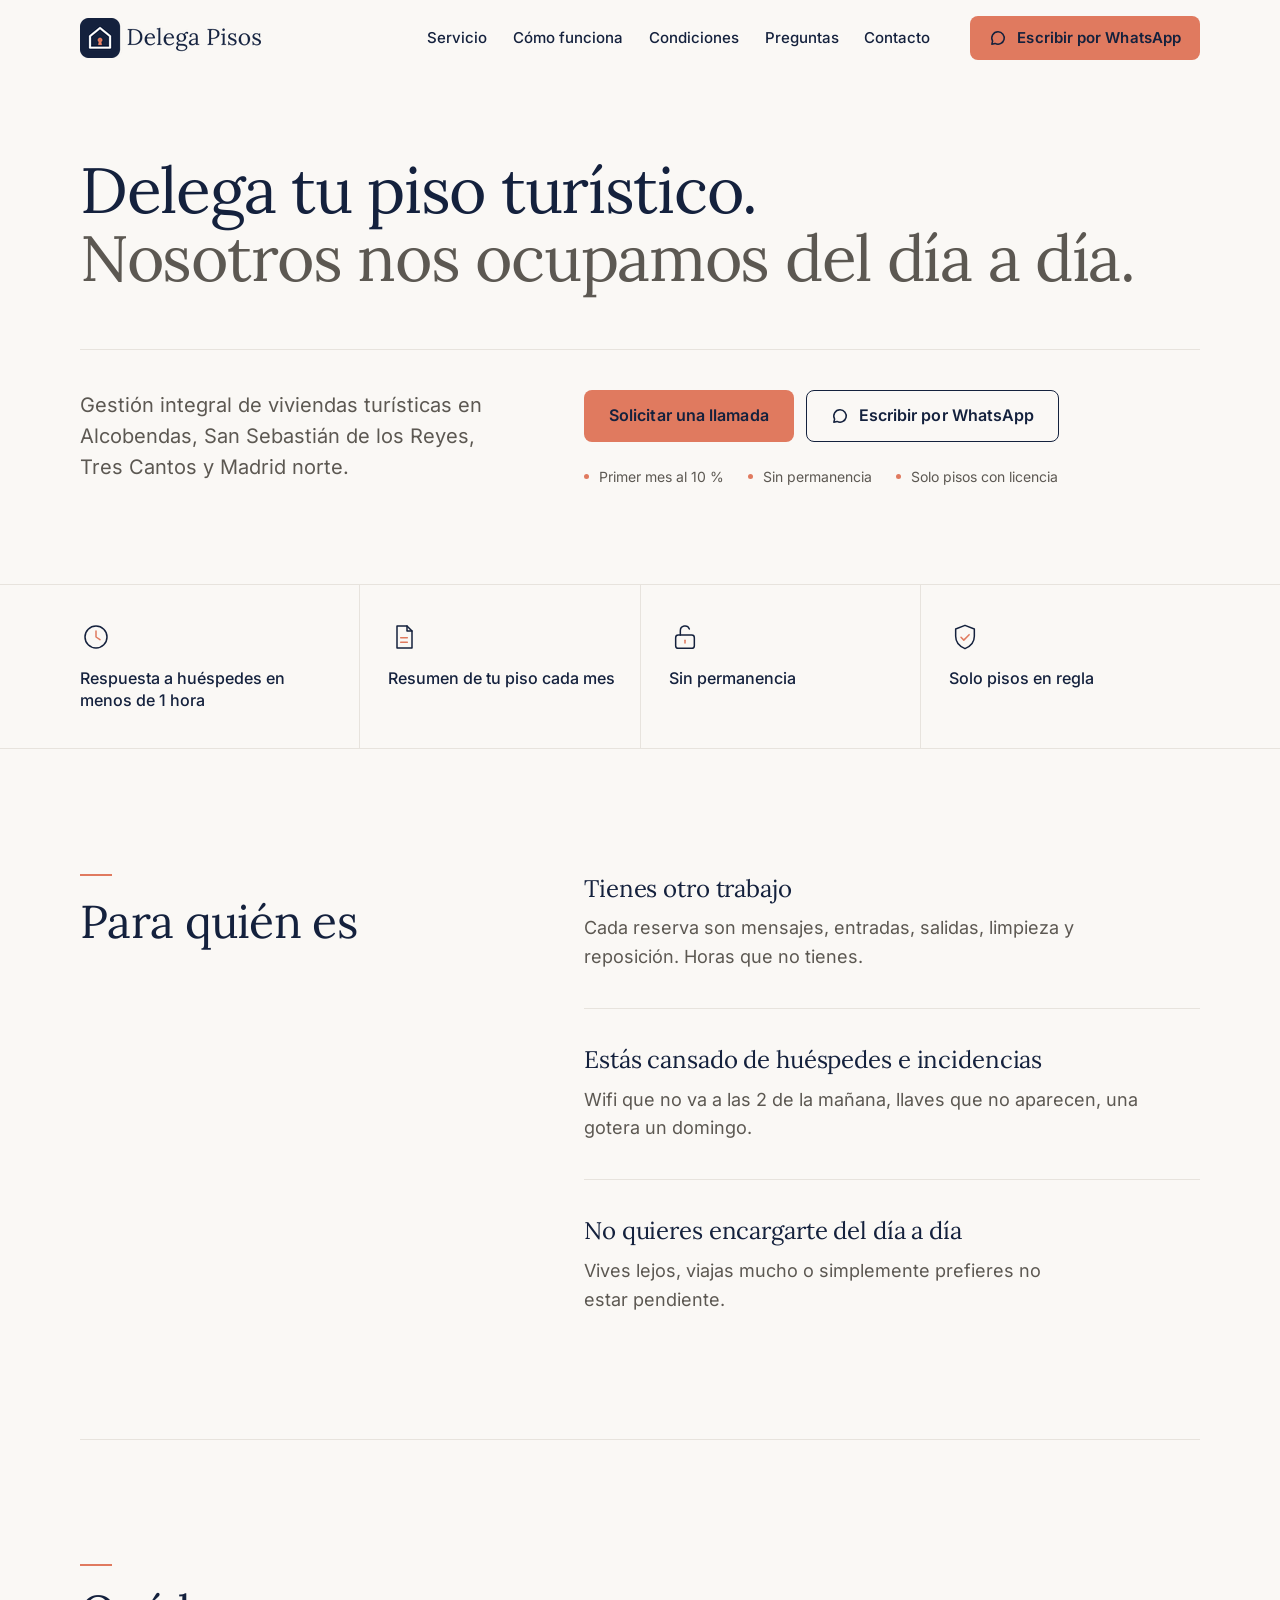
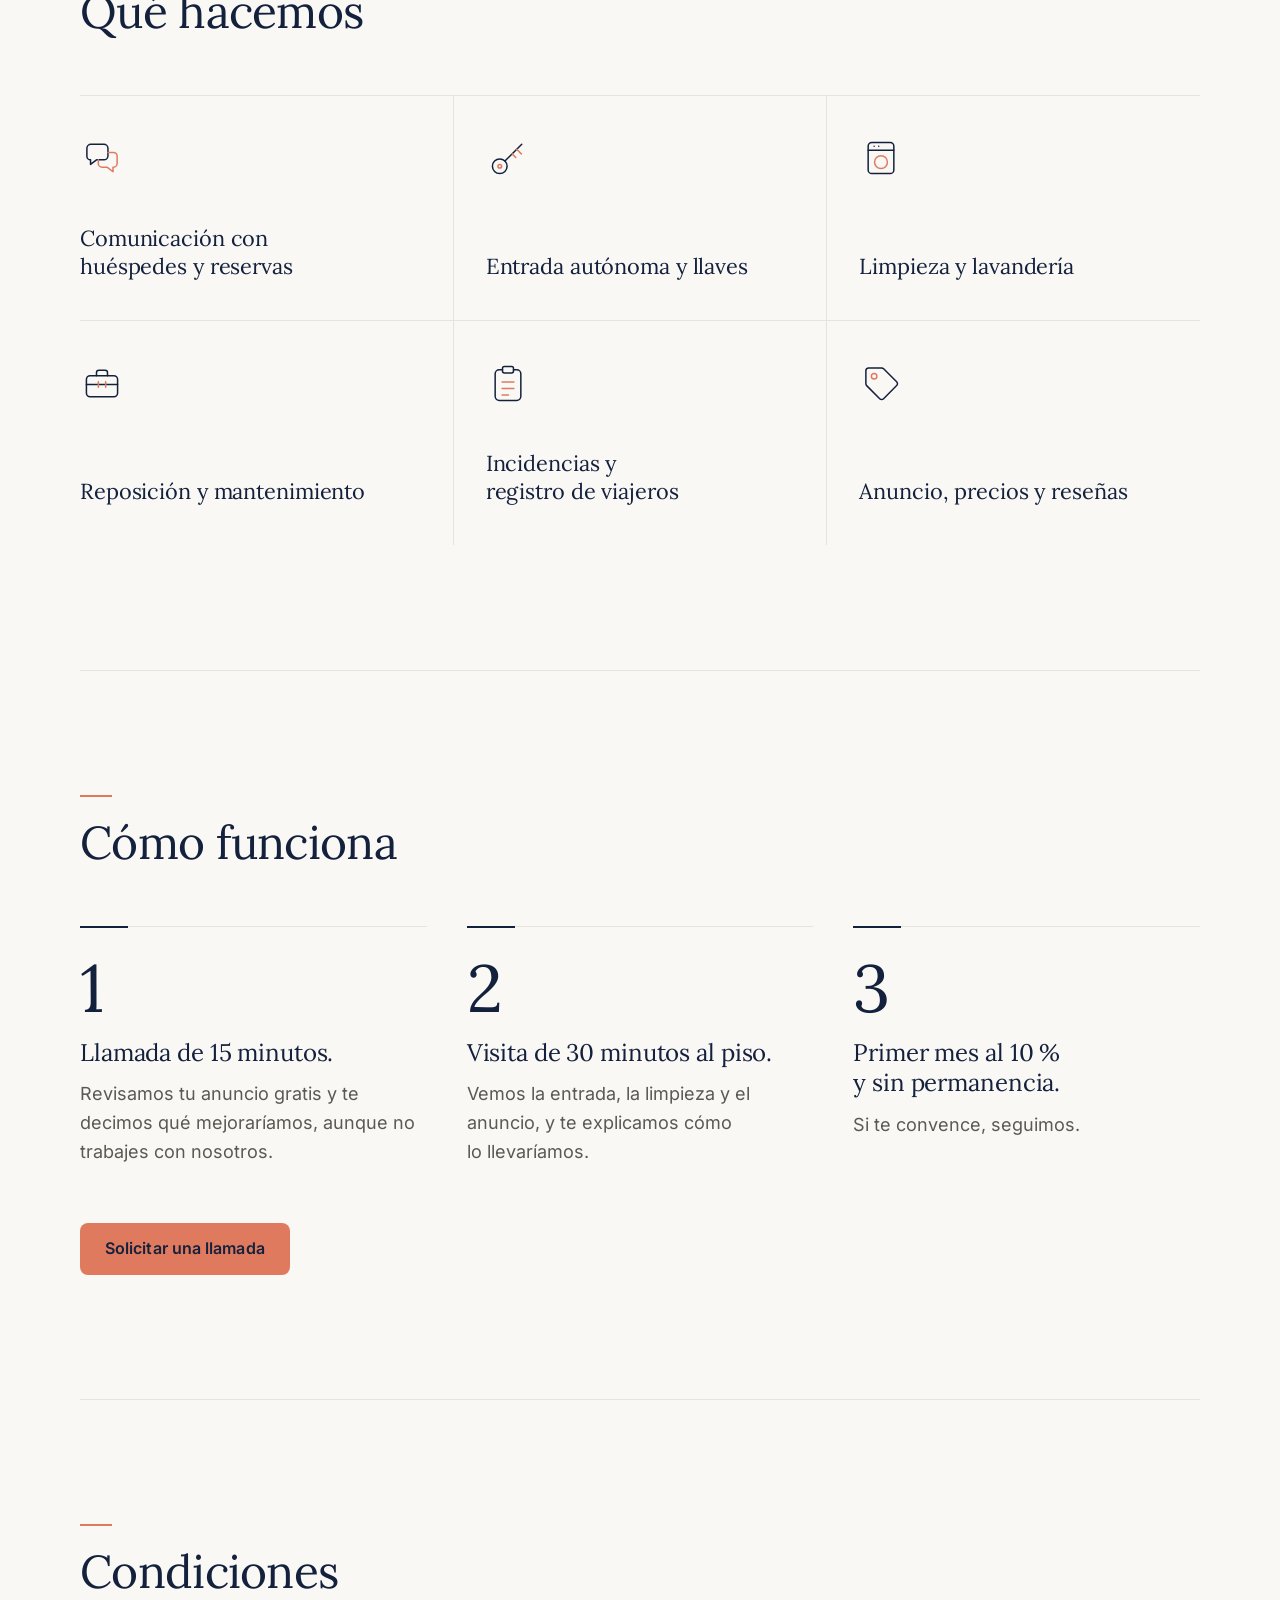
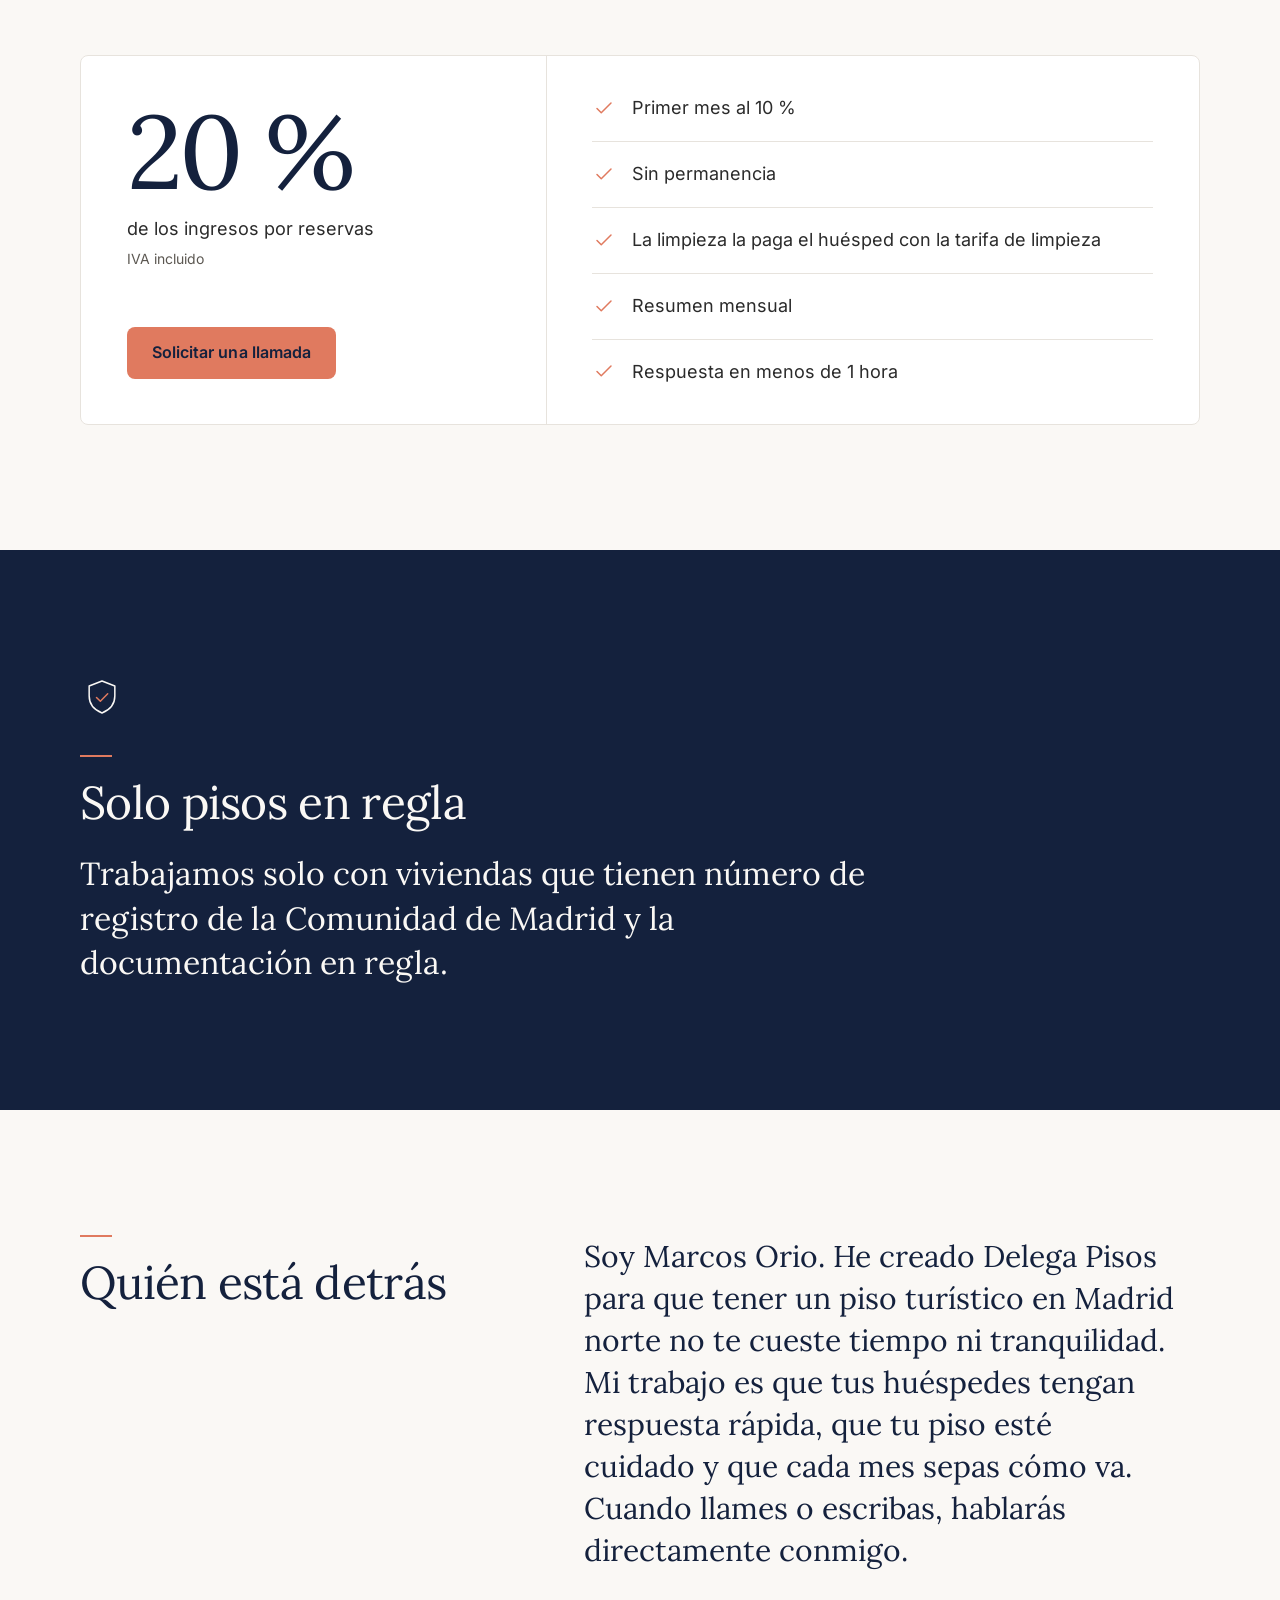
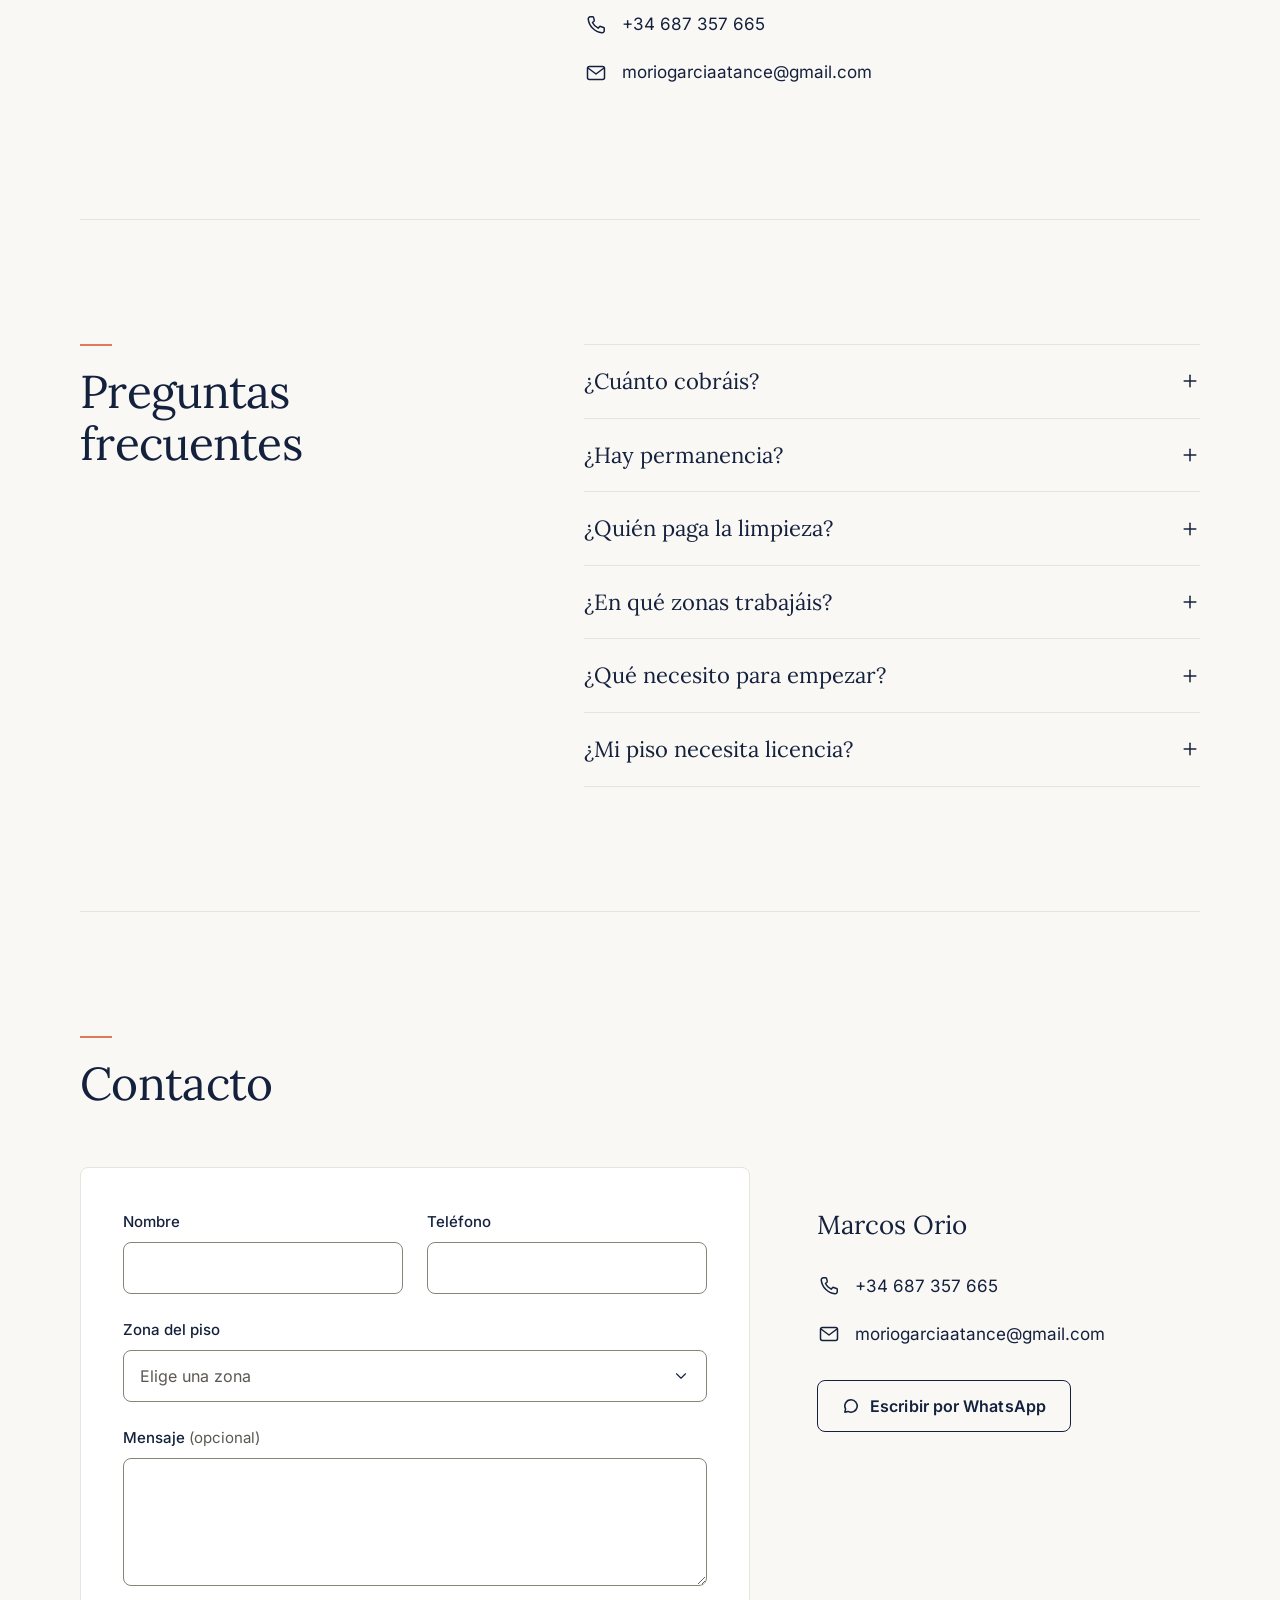
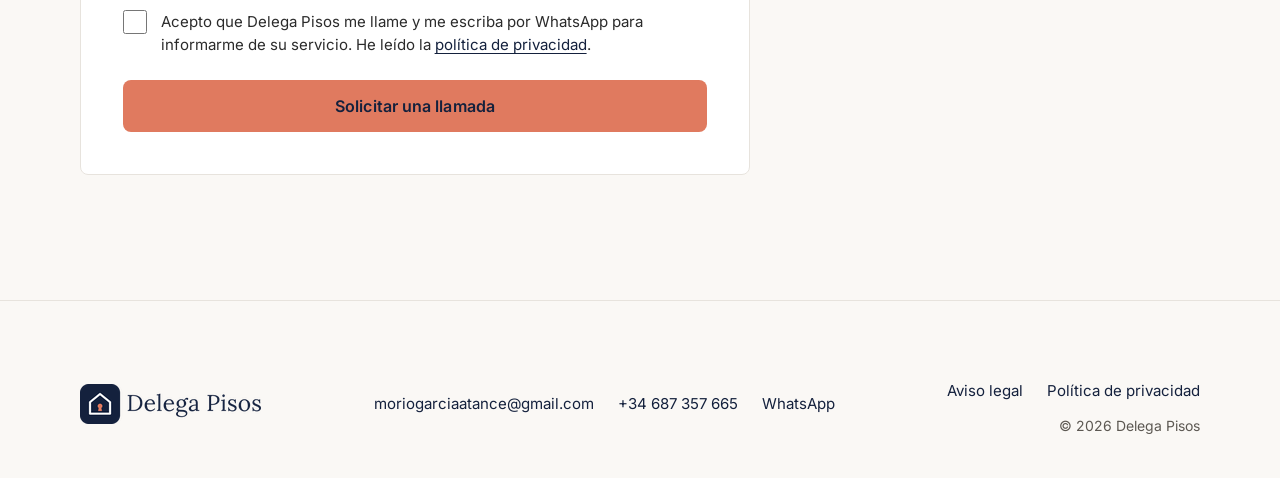
==== commit c2273e3f: "Portada sin foto, textos finales y dirección web automática - Portada solo tipográfica: titular a do" ====
--- a/index.html
+++ b/index.html
@@ -15,15 +15,15 @@
   <link rel="apple-touch-icon" href="/img/apple-touch-icon.png">
   <link rel="manifest" href="/site.webmanifest">
 
-  <!-- [PENDIENTE: dominio] Sustituir https://dominio-pendiente.example por el dominio definitivo (ver README) -->
-  <link rel="canonical" href="https://dominio-pendiente.example/">
+  <!-- Dirección provisional: Netlify la cambia por la real al desplegar (ver netlify.toml) -->
+  <link rel="canonical" href="https://delegapisos.netlify.app/">
   <meta property="og:type" content="website">
   <meta property="og:locale" content="es_ES">
   <meta property="og:site_name" content="Delega Pisos">
   <meta property="og:title" content="Delega Pisos · Gestión de pisos turísticos en Madrid norte">
   <meta property="og:description" content="Gestión integral de viviendas turísticas en Alcobendas, San Sebastián de los Reyes, Tres Cantos y Madrid norte.">
-  <meta property="og:url" content="https://dominio-pendiente.example/">
-  <meta property="og:image" content="https://dominio-pendiente.example/img/og-image.png">
+  <meta property="og:url" content="https://delegapisos.netlify.app/">
+  <meta property="og:image" content="https://delegapisos.netlify.app/img/og-image.png">
   <meta property="og:image:width" content="1200">
   <meta property="og:image:height" content="630">
   <meta property="og:image:alt" content="Logotipo de Delega Pisos sobre fondo azul marino">
@@ -35,9 +35,9 @@
     "@type": "ProfessionalService",
     "name": "Delega Pisos",
     "description": "Gestión integral de viviendas turísticas en Alcobendas, San Sebastián de los Reyes, Tres Cantos y Madrid norte.",
-    "url": "https://dominio-pendiente.example/",
-    "logo": "https://dominio-pendiente.example/img/logo-horizontal.png",
-    "image": "https://dominio-pendiente.example/img/og-image.png",
+    "url": "https://delegapisos.netlify.app/",
+    "logo": "https://delegapisos.netlify.app/img/logo-horizontal.png",
+    "image": "https://delegapisos.netlify.app/img/og-image.png",
     "telephone": "+34 687 357 665",
     "email": "moriogarciaatance@gmail.com",
     "areaServed": [
@@ -93,32 +93,25 @@
 
     <!-- 2 · Portada -->
     <section class="hero" id="inicio" aria-labelledby="hero-titulo">
-      <div class="container hero-grid">
-        <div class="hero-copy">
-          <h1 id="hero-titulo">Delega tu piso turístico. <span class="h1-suave">Nosotros nos ocupamos del día&nbsp;a&nbsp;día.</span></h1>
+      <div class="container">
+        <h1 id="hero-titulo">Delega tu piso turístico. <span class="h1-suave">Nosotros nos ocupamos del día&nbsp;a&nbsp;día.</span></h1>
+        <div class="hero-pie">
           <p class="hero-sub">Gestión integral de viviendas turísticas en Alcobendas, San Sebastián de los Reyes, Tres Cantos y Madrid norte.</p>
-          <div class="hero-actions">
-            <a class="btn btn--primary" href="#contacto">Solicitar una llamada</a>
-            <a class="btn btn--secondary" href="https://wa.me/34687357665?text=Hola%2C%20tengo%20un%20piso%20tur%C3%ADstico%20y%20quiero%20informaci%C3%B3n" target="_blank" rel="noopener" aria-describedby="nueva-pestana">
-              <svg class="icon" viewBox="0 0 24 24" aria-hidden="true"><path d="M12 3.75a8.25 8.25 0 0 0-7.17 12.33L3.75 20.25l4.3-1.04A8.25 8.25 0 1 0 12 3.75z"/></svg>
-              Escribir por WhatsApp
-            </a>
-          </div>
-          <ul class="hero-nota" role="list">
-            <li>Primer mes al 10&nbsp;%</li>
-            <li>Sin permanencia</li>
-            <li>Solo pisos con licencia</li>
-          </ul>
-        </div>
-
-        <figure class="hero-media">
-          <!-- [PENDIENTE: marcos.jpg] Cuando llegue la foto, sustituir este bloque por:
-          <img class="hero-foto" src="/img/marcos-640.webp" srcset="/img/marcos-640.webp 640w, /img/marcos-1280.webp 1280w" sizes="(min-width: 64em) 440px, calc(100vw - 40px)" width="640" height="800" alt="Marcos Orio, de Delega Pisos" fetchpriority="high"> -->
-          <div class="pendiente-foto">
-            <p class="pendiente">[PENDIENTE: marcos.jpg, foto real de Marcos Orio]</p>
-          </div>
-          <figcaption>Marcos Orio</figcaption>
-        </figure>
+          <div class="hero-cta">
+            <div class="hero-actions">
+              <a class="btn btn--primary" href="#contacto">Solicitar una llamada</a>
+              <a class="btn btn--secondary" href="https://wa.me/34687357665?text=Hola%2C%20tengo%20un%20piso%20tur%C3%ADstico%20y%20quiero%20informaci%C3%B3n" target="_blank" rel="noopener" aria-describedby="nueva-pestana">
+                <svg class="icon" viewBox="0 0 24 24" aria-hidden="true"><path d="M12 3.75a8.25 8.25 0 0 0-7.17 12.33L3.75 20.25l4.3-1.04A8.25 8.25 0 1 0 12 3.75z"/></svg>
+                Escribir por WhatsApp
+              </a>
+            </div>
+            <ul class="hero-nota" role="list">
+              <li>Primer mes al 10&nbsp;%</li>
+              <li>Sin permanencia</li>
+              <li>Solo pisos con licencia</li>
+            </ul>
+          </div>
+        </div>
       </div>
     </section>
 
@@ -242,6 +235,7 @@
             <p class="precio">
               <span class="precio-cifra">20&nbsp;%</span>
               <span class="precio-texto">de los ingresos por reservas</span>
+              <span class="precio-iva">IVA incluido</span>
             </p>
             <a class="btn btn--primary" href="#contacto">Solicitar una llamada</a>
           </div>
@@ -284,7 +278,7 @@
           <h2 id="quien-titulo">Quién está detrás</h2>
         </div>
         <div class="quien" data-reveal>
-          <p class="quien-texto">Soy Marcos Orio. <mark class="pendiente">[PENDIENTE: 2-3 frases de Marcos sobre quién es y por qué monta Delega Pisos]</mark></p>
+          <p class="quien-texto">Soy Marcos Orio. He creado Delega Pisos para que tener un piso turístico en Madrid norte no te cueste tiempo ni tranquilidad. Mi trabajo es que tus huéspedes tengan respuesta rápida, que tu piso esté cuidado y que cada mes sepas cómo&nbsp;va. Cuando llames o escribas, hablarás directamente conmigo.</p>
           <ul class="datos" role="list">
             <li>
               <a href="tel:+34687357665">
@@ -312,7 +306,7 @@
         <div class="faq" data-reveal>
           <details>
             <summary>¿Cuánto cobráis?<svg class="icon faq-icono" viewBox="0 0 24 24" aria-hidden="true"><path class="faq-v" d="M12 5v14"/><path d="M5 12h14"/></svg></summary>
-            <div class="faq-respuesta"><p>El 20&nbsp;% de los ingresos por reservas. El primer mes, el 10&nbsp;%.</p></div>
+            <div class="faq-respuesta"><p>El 20&nbsp;% de los ingresos por reservas, IVA incluido. El primer mes, el 10&nbsp;%.</p></div>
           </details>
           <details>
             <summary>¿Hay permanencia?<svg class="icon faq-icono" viewBox="0 0 24 24" aria-hidden="true"><path class="faq-v" d="M12 5v14"/><path d="M5 12h14"/></svg></summary>
@@ -347,6 +341,7 @@
         <div class="contacto-grid">
           <form class="formulario" name="contacto" method="POST" action="/gracias.html" data-netlify="true" netlify-honeypot="bot-field" data-reveal>
             <input type="hidden" name="form-name" value="contacto">
+            <input type="hidden" name="subject" data-remove-prefix value="Nueva solicitud de llamada · Delega Pisos">
             <p class="campo-trampa" aria-hidden="true">
               <label>No rellenes este campo <input type="text" name="bot-field" tabindex="-1" autocomplete="off"></label>
             </p>
--- a/css/styles.css
+++ b/css/styles.css
@@ -317,22 +317,6 @@
   opacity: 0.75;
 }
 
-/* ---------- Marcas de contenido pendiente ---------- */
-
-.pendiente {
-  padding: 0.1em 0.35em;
-  border-radius: 4px;
-  outline: 1px dashed var(--terracota);
-  outline-offset: 1px;
-  background: #FBEAE4;
-  color: var(--tinta);
-  font-family: var(--sans);
-  font-size: 0.8125em;
-  line-height: 1.6;
-  -webkit-box-decoration-break: clone;
-  box-decoration-break: clone;
-}
-
 /* ---------- Cabecera ---------- */
 
 .site-header {
@@ -548,15 +532,16 @@
 }
 
 /* ---------- 2 · Portada ---------- */
+/* Portada solo tipográfica: el titular manda y debajo, en dos columnas, subtítulo y acciones. */
 
 .hero {
-  padding-block: clamp(2rem, 1rem + 4vw, 5.5rem) clamp(3.5rem, 2rem + 5vw, 7rem);
-}
-
-.hero-grid {
-  display: grid;
-  gap: 3rem;
-  align-items: center;
+  padding-block: clamp(2.5rem, 1rem + 5vw, 7rem) clamp(3.5rem, 2rem + 5vw, 7rem);
+}
+
+/* Tamaño calculado para que «Nosotros nos ocupamos del día a día.» quepa en una línea desde 768 px */
+.hero h1 {
+  font-size: clamp(2.375rem, 5.8vw - 0.25rem, 4rem);
+  line-height: 1.06;
 }
 
 .h1-suave {
@@ -613,34 +598,6 @@
   background: var(--terracota);
 }
 
-.hero-media {
-  width: 100%;
-  max-width: 26rem;
-}
-
-.hero-foto,
-.pendiente-foto {
-  width: 100%;
-  aspect-ratio: 4 / 5;
-  border-radius: var(--radio);
-  object-fit: cover;
-}
-
-.pendiente-foto {
-  display: grid;
-  place-items: center;
-  padding: 1.5rem;
-  border: 1px dashed var(--borde-campo);
-  background: var(--blanco);
-  text-align: center;
-}
-
-.hero-media figcaption {
-  margin-top: 0.75rem;
-  color: var(--tinta-suave);
-  font-size: 0.8125rem;
-}
-
 @media (min-width: 30em) {
   .hero-actions {
     flex-direction: row;
@@ -648,39 +605,19 @@
   }
 }
 
-@media (min-width: 48em) and (max-width: 63.99em) {
-  .hero-copy {
-    display: contents;
-  }
-
-  .hero-grid {
-    grid-template-columns: minmax(0, 1fr) 17rem;
-    grid-template-rows: auto auto auto auto 1fr;
-    grid-template-areas:
-      "titulo titulo"
-      "sub    media"
-      "botones media"
-      "nota   media"
-      ".      media";
-    gap: 0 2.5rem;
-    align-items: start;
-  }
-
-  .hero h1 { grid-area: titulo; margin-bottom: 2rem; }
-  .hero-sub { grid-area: sub; margin-top: 0; }
-  .hero-actions { grid-area: botones; flex-direction: column; }
-  .hero-nota { grid-area: nota; }
-  .hero-media { grid-area: media; }
-}
-
 @media (min-width: 64em) {
-  .hero-grid {
-    grid-template-columns: minmax(0, 5fr) minmax(0, 3fr);
-    gap: clamp(3rem, 1rem + 4vw, 5.5rem);
-  }
-
-  .hero-media {
-    justify-self: end;
+  .hero-pie {
+    display: grid;
+    grid-template-columns: minmax(0, 5fr) minmax(0, 7fr);
+    gap: 4rem;
+    margin-top: 3.5rem;
+    padding-top: 2.5rem;
+    border-top: 1px solid var(--lineas);
+  }
+
+  .hero-sub,
+  .hero-actions {
+    margin-top: 0;
   }
 }
 
@@ -896,6 +833,13 @@
   margin-top: 0.875rem;
   color: var(--tinta);
   font-size: 1.125rem;
+}
+
+.precio-iva {
+  display: block;
+  margin-top: 0.25rem;
+  color: var(--tinta-suave);
+  font-size: 0.875rem;
 }
 
 .condiciones-lista {
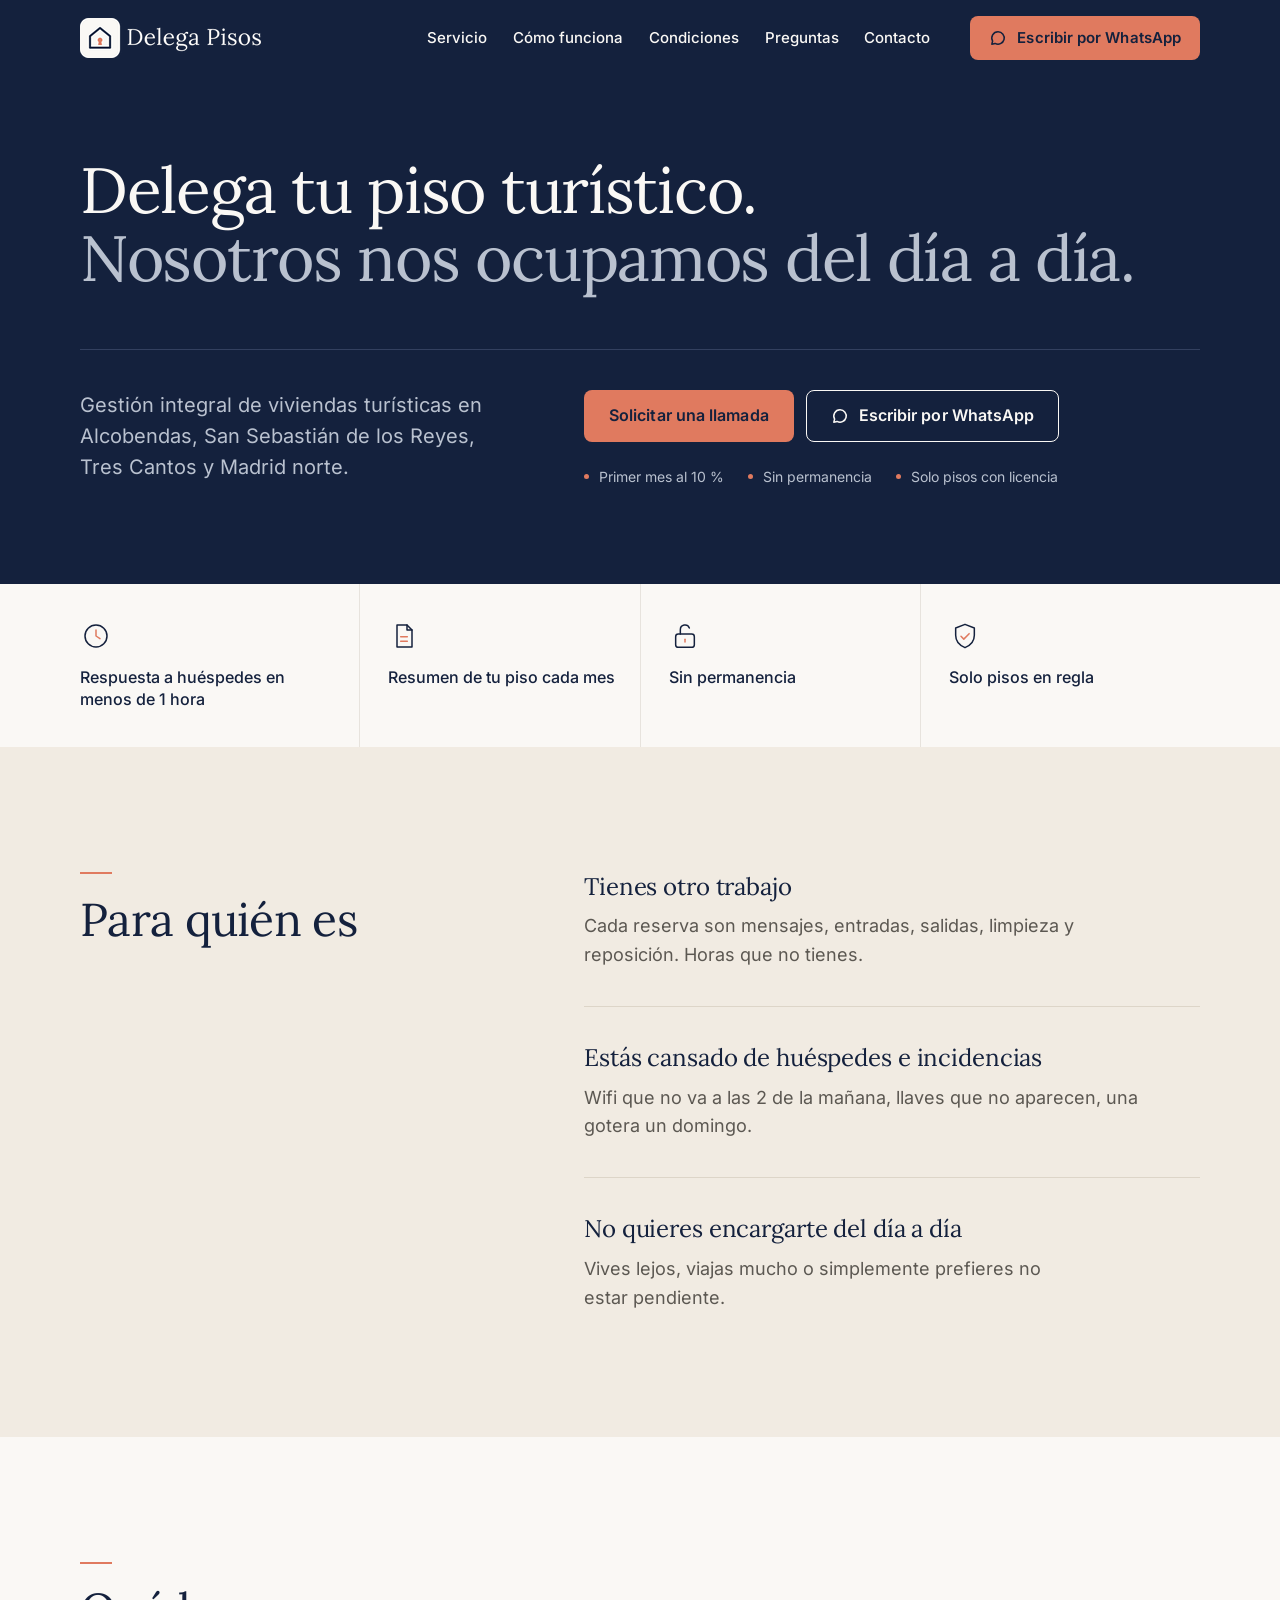
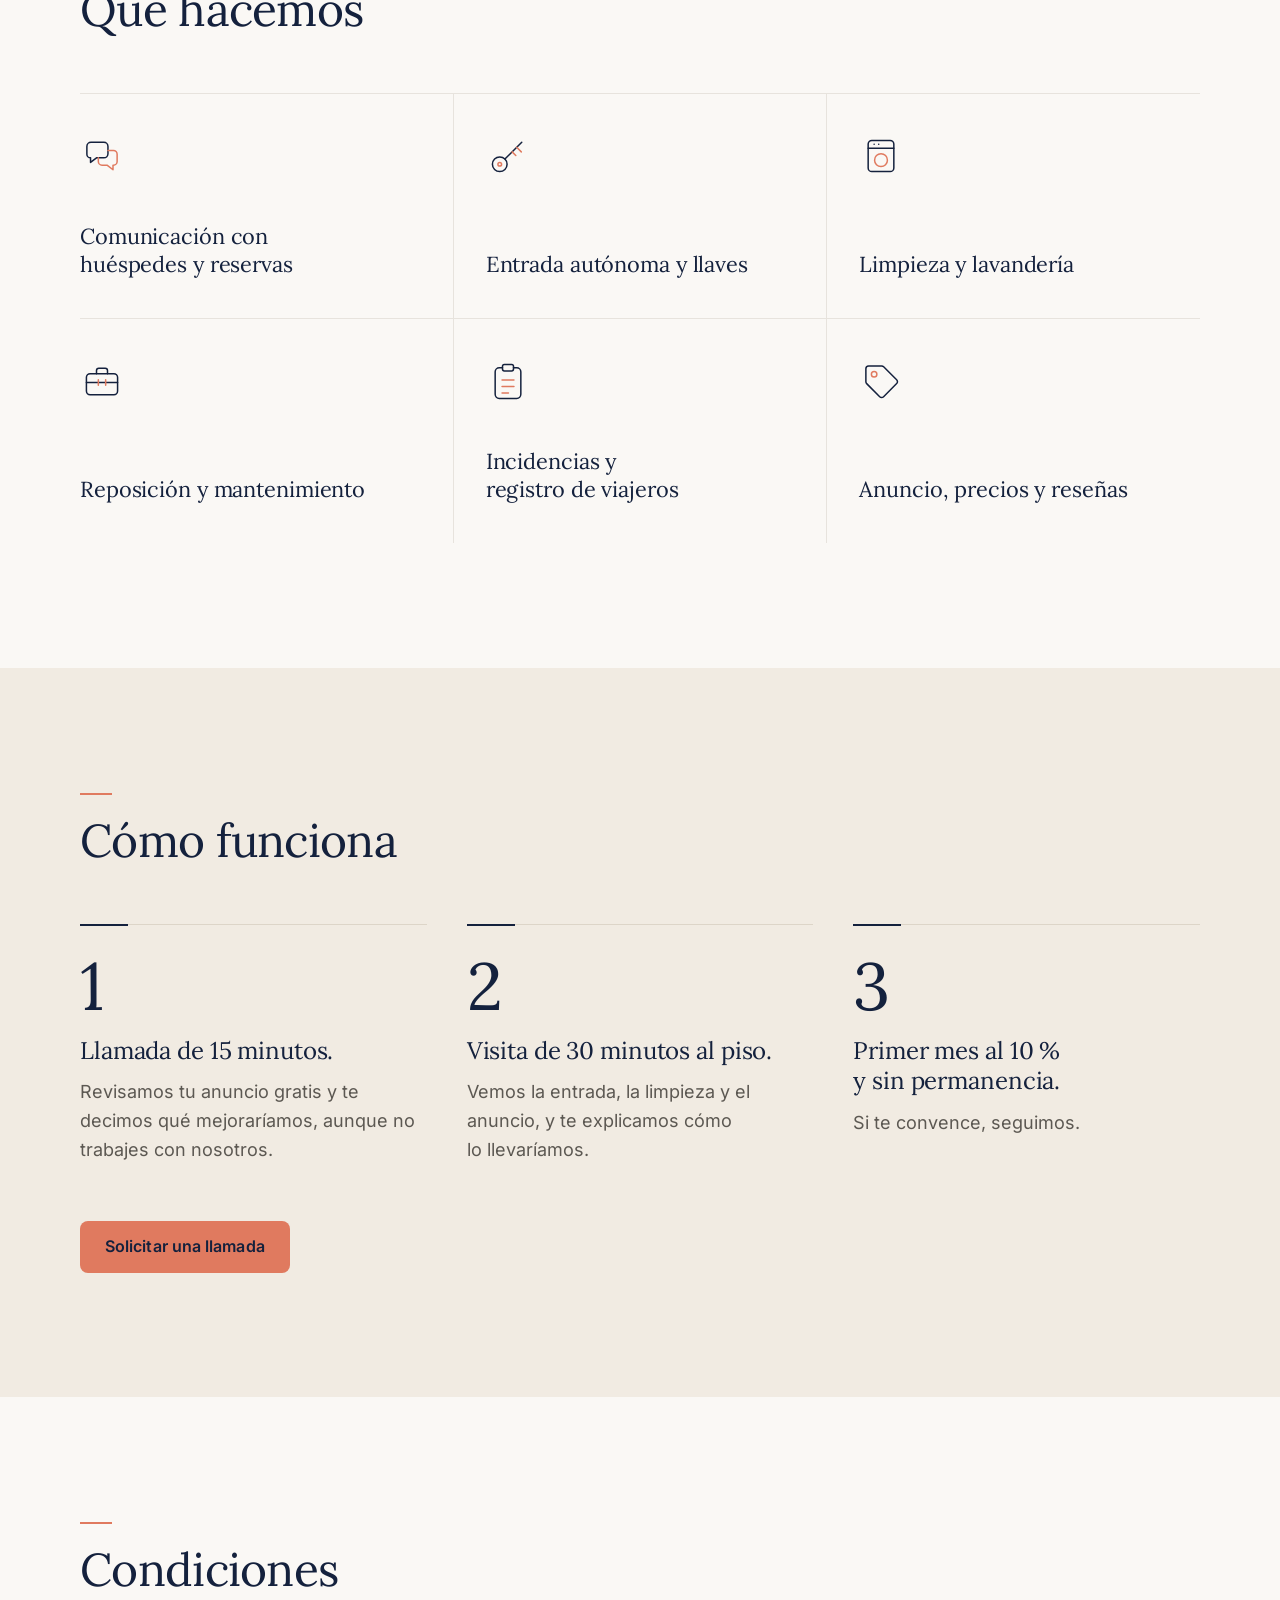
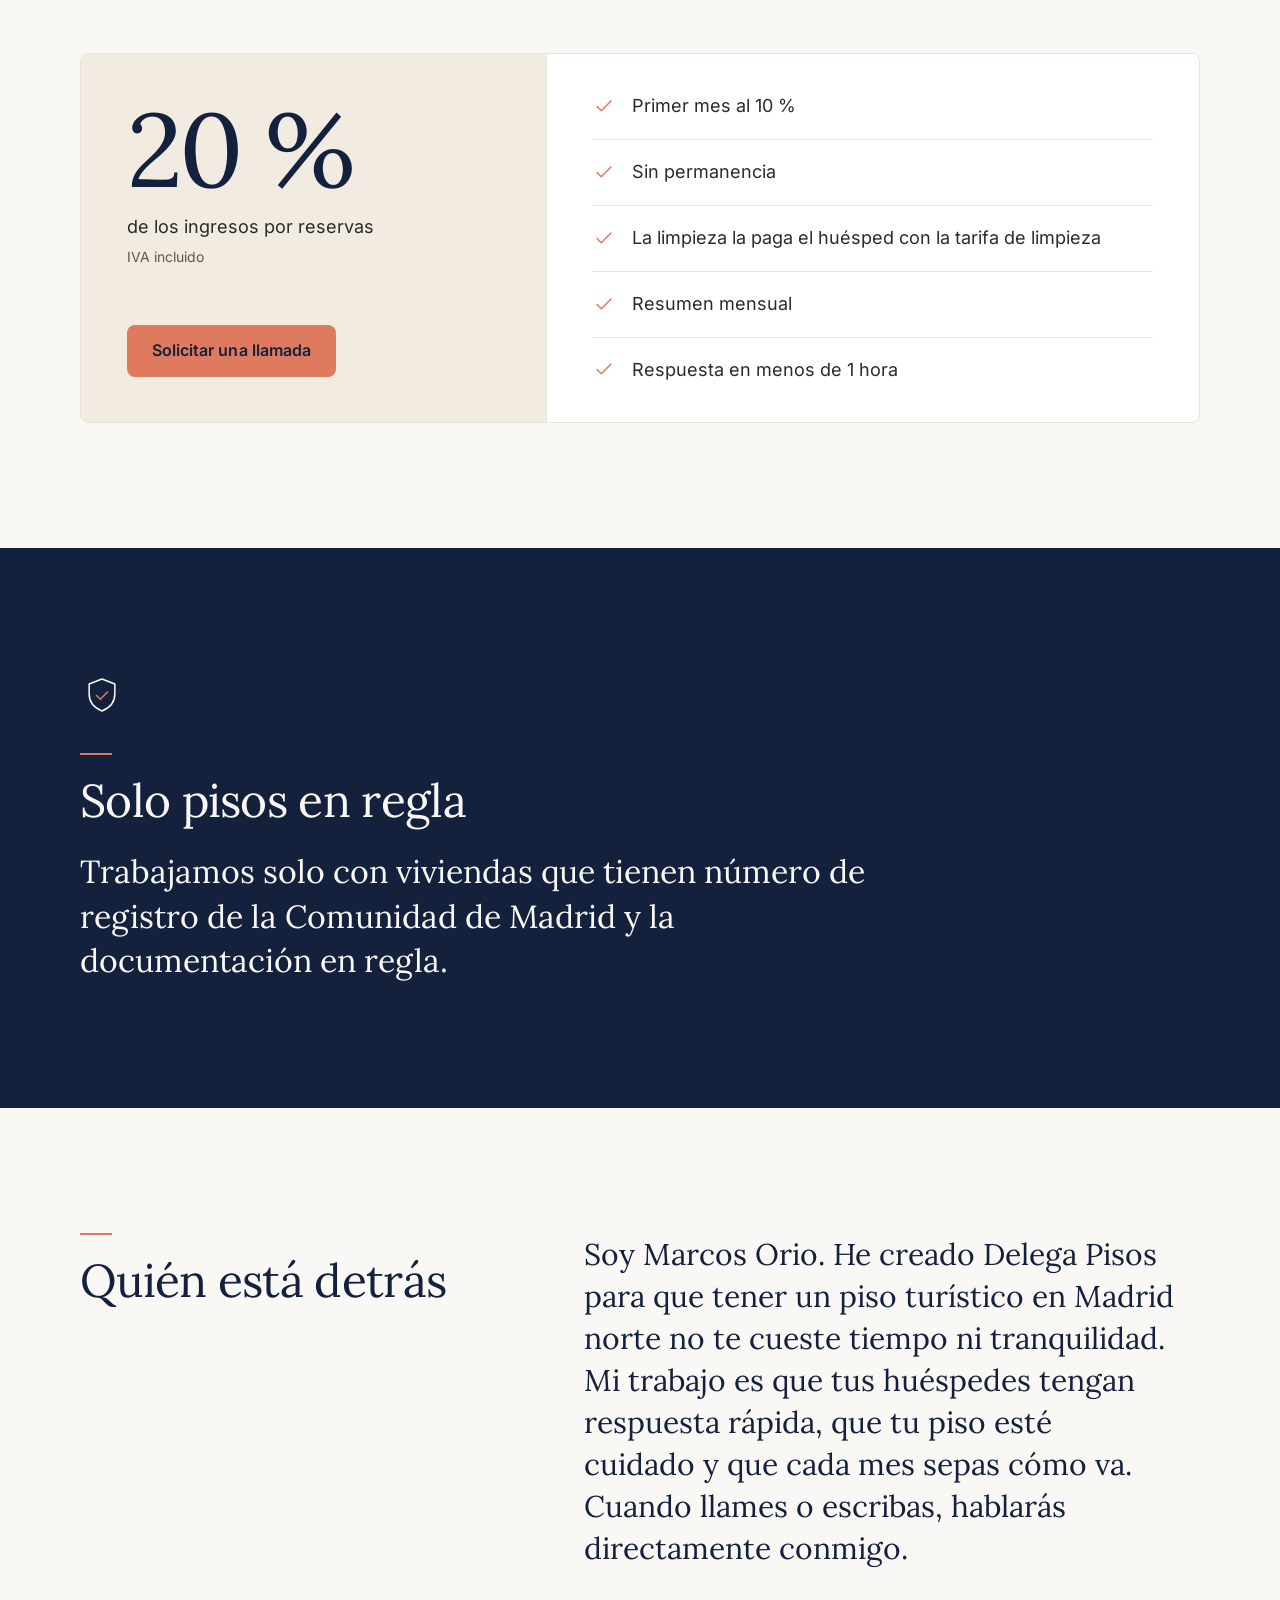
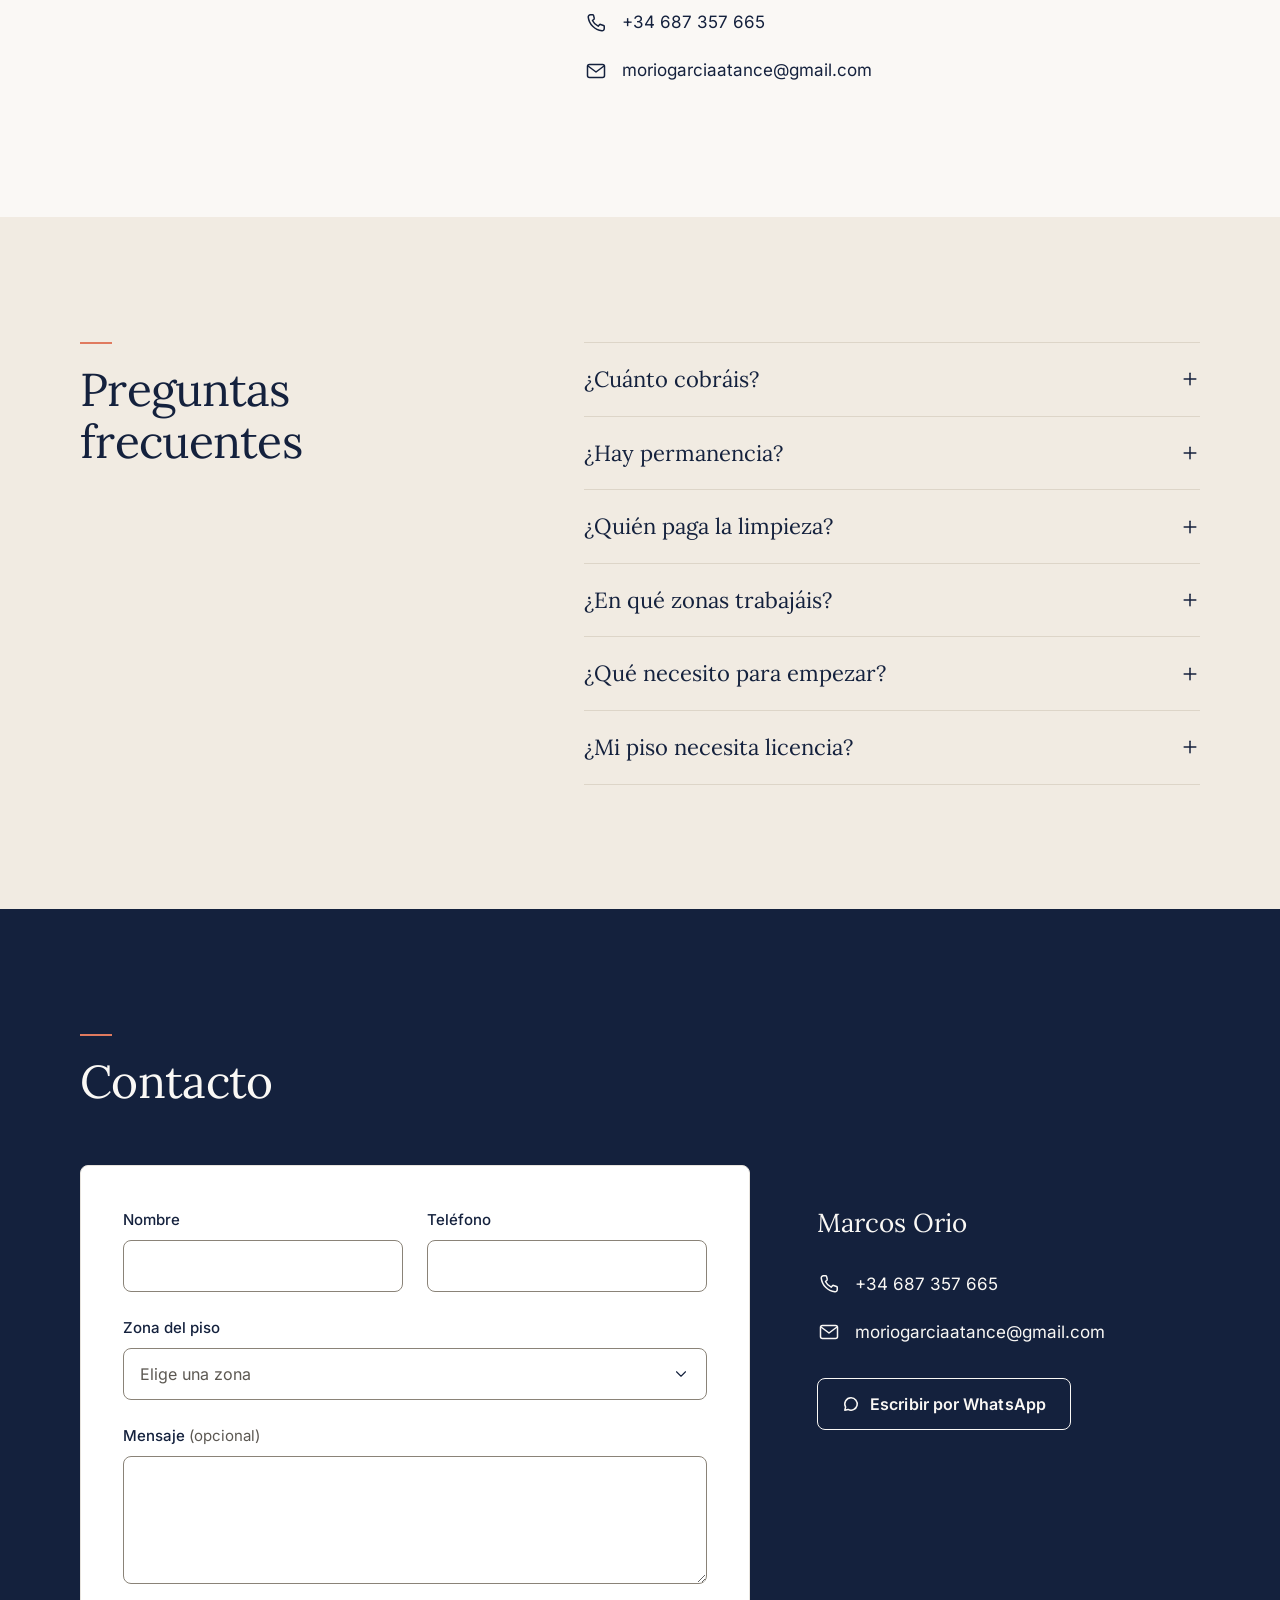
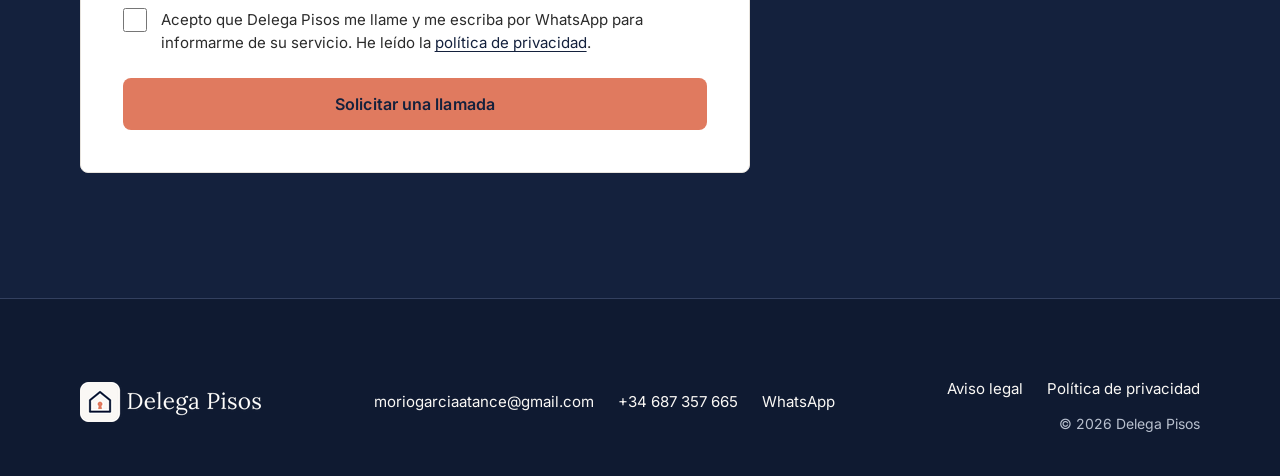
==== commit b1e94f85: "Más color y peso visual: azul marino y arena - Cabecera, portada, banda «Solo pisos en regla», conta" ====
--- a/index.html
+++ b/index.html
@@ -5,7 +5,7 @@
   <meta name="viewport" content="width=device-width, initial-scale=1, viewport-fit=cover">
   <title>Delega Pisos · Gestión de pisos turísticos en Madrid norte</title>
   <meta name="description" content="Gestión integral de viviendas turísticas en Alcobendas, San Sebastián de los Reyes, Tres Cantos y Madrid norte. Primer mes al 10 %, sin permanencia y solo pisos con licencia.">
-  <meta name="theme-color" content="#FAF8F5">
+  <meta name="theme-color" content="#14213D">
 
   <link rel="preload" href="/fonts/lora-latin-wght.woff2" as="font" type="font/woff2" crossorigin>
   <link rel="preload" href="/fonts/inter-latin-wght.woff2" as="font" type="font/woff2" crossorigin>
@@ -55,10 +55,10 @@
   <a class="skip-link" href="#contenido">Saltar al contenido</a>
   <span id="nueva-pestana" hidden>Se abre en una pestaña nueva</span>
 
-  <header class="site-header">
+  <header class="site-header tono-navy">
     <div class="container header-inner">
       <a class="brand" href="#inicio">
-        <img src="/img/logo-delega-pisos.webp" srcset="/img/logo-delega-pisos.webp 1x, /img/logo-delega-pisos@2x.webp 2x" width="181" height="40" alt="Delega Pisos, inicio">
+        <img src="/img/logo-delega-pisos-claro.webp" srcset="/img/logo-delega-pisos-claro.webp 1x, /img/logo-delega-pisos-claro@2x.webp 2x" width="181" height="40" alt="Delega Pisos, inicio">
       </a>
 
       <nav class="nav" aria-label="Principal">
@@ -92,7 +92,7 @@
   <main id="contenido">
 
     <!-- 2 · Portada -->
-    <section class="hero" id="inicio" aria-labelledby="hero-titulo">
+    <section class="hero tono-navy" id="inicio" aria-labelledby="hero-titulo">
       <div class="container">
         <h1 id="hero-titulo">Delega tu piso turístico. <span class="h1-suave">Nosotros nos ocupamos del día&nbsp;a&nbsp;día.</span></h1>
         <div class="hero-pie">
@@ -141,7 +141,7 @@
     </section>
 
     <!-- 4 · Para quién es -->
-    <section class="section" id="para-quien" aria-labelledby="para-quien-titulo">
+    <section class="section tono-arena" id="para-quien" aria-labelledby="para-quien-titulo">
       <div class="container split">
         <div class="split-cabecera" data-reveal>
           <h2 id="para-quien-titulo">Para quién es</h2>
@@ -199,7 +199,7 @@
     </section>
 
     <!-- 6 · Cómo funciona -->
-    <section class="section" id="como-funciona" aria-labelledby="como-funciona-titulo">
+    <section class="section tono-arena" id="como-funciona" aria-labelledby="como-funciona-titulo">
       <div class="container">
         <div class="seccion-cabecera" data-reveal>
           <h2 id="como-funciona-titulo">Cómo funciona</h2>
@@ -251,7 +251,7 @@
     </section>
 
     <!-- 8 · Solo pisos en regla -->
-    <section class="regla" id="en-regla" aria-labelledby="regla-titulo">
+    <section class="regla tono-navy" id="en-regla" aria-labelledby="regla-titulo">
       <div class="container">
         <div class="regla-contenido" data-reveal>
           <svg class="icon icon--xl" viewBox="0 0 24 24" aria-hidden="true"><path d="M12 3.25l7 2.75v5.5c0 4.25-2.9 7.6-7 9.25-4.1-1.65-7-5-7-9.25V6z"/><path class="acc" d="M9 12.25l2.1 2.1 4-4.1"/></svg>
@@ -262,7 +262,7 @@
     </section>
 
     <!-- 9 · Opiniones: se rellena desde /data/opiniones.json y solo aparece si hay alguna -->
-    <section class="section" id="opiniones" aria-labelledby="opiniones-titulo" hidden>
+    <section class="section tono-arena" id="opiniones" aria-labelledby="opiniones-titulo" hidden>
       <div class="container">
         <div class="seccion-cabecera">
           <h2 id="opiniones-titulo">Opiniones</h2>
@@ -298,7 +298,7 @@
     </section>
 
     <!-- 11 · Preguntas frecuentes -->
-    <section class="section" id="preguntas" aria-labelledby="preguntas-titulo">
+    <section class="section tono-arena" id="preguntas" aria-labelledby="preguntas-titulo">
       <div class="container split">
         <div class="split-cabecera" data-reveal>
           <h2 id="preguntas-titulo">Preguntas frecuentes</h2>
@@ -333,7 +333,7 @@
     </section>
 
     <!-- 12 · Contacto -->
-    <section class="section" id="contacto" aria-labelledby="contacto-titulo">
+    <section class="section tono-navy" id="contacto" aria-labelledby="contacto-titulo">
       <div class="container">
         <div class="seccion-cabecera" data-reveal>
           <h2 id="contacto-titulo">Contacto</h2>
@@ -412,10 +412,10 @@
 
   </main>
 
-  <footer class="site-footer">
+  <footer class="site-footer tono-profundo">
     <div class="container footer-grid">
       <a class="brand" href="#inicio">
-        <img src="/img/logo-delega-pisos.webp" srcset="/img/logo-delega-pisos.webp 1x, /img/logo-delega-pisos@2x.webp 2x" width="181" height="40" alt="Delega Pisos, inicio">
+        <img src="/img/logo-delega-pisos-claro.webp" srcset="/img/logo-delega-pisos-claro.webp 1x, /img/logo-delega-pisos-claro@2x.webp 2x" width="181" height="40" alt="Delega Pisos, inicio">
       </a>
       <ul class="footer-contacto" role="list">
         <li><a href="mailto:moriogarciaatance@gmail.com">moriogarciaatance@gmail.com</a></li>
--- a/css/styles.css
+++ b/css/styles.css
@@ -74,6 +74,20 @@
   --blanco: #FFFFFF;
   --terracota-hover: #E8957F; /* con texto azul: 6,9:1 */
   --error: #A33A20;          /* 6,2:1 sobre el fondo */
+  --arena: #F1EBE2;          /* secciones alternas; texto secundario a 6:1 */
+  --arena-linea: #DDD5C8;
+  --navy-profundo: #0F1A31;  /* pie */
+  --claro-suave: #B9C1CF;    /* texto secundario sobre azul: 8,8:1 */
+  --linea-navy: #33405F;
+  --linea-base: #E7E3DD;
+
+  /* Tonos de zona: cada sección los redefine y los componentes los heredan */
+  --superficie: var(--fondo);
+  --titulos: var(--navy);
+  --texto: var(--tinta);
+  --texto-suave: var(--tinta-suave);
+  --enlace: var(--navy);
+  --foco: var(--navy);
 
   --serif: "Lora", "Lora Georgia", "Lora Noto", Georgia, serif;
   --sans: "Inter", "Inter Arial", "Inter Roboto", Arial, sans-serif;
@@ -119,7 +133,7 @@
 body {
   margin: 0;
   background: var(--fondo);
-  color: var(--tinta);
+  color: var(--texto);
   font-family: var(--sans);
   font-size: clamp(1.0625rem, 1rem + 0.25vw, 1.125rem);
   line-height: 1.6;
@@ -154,7 +168,7 @@
 h1, h2, h3 {
   font-family: var(--serif);
   font-weight: 400;
-  color: var(--navy);
+  color: var(--titulos);
   text-wrap: balance;
 }
 
@@ -177,20 +191,20 @@
 }
 
 a {
-  color: var(--navy);
+  color: var(--enlace);
   text-decoration-thickness: 1px;
   text-underline-offset: 0.2em;
 }
 
 :focus-visible {
-  outline: 2px solid var(--navy);
+  outline: 2px solid var(--foco);
   outline-offset: 3px;
   border-radius: 2px;
 }
 
 ::selection {
-  background: var(--navy);
-  color: var(--fondo);
+  background: var(--titulos);
+  color: var(--superficie);
 }
 
 .visually-hidden {
@@ -213,8 +227,8 @@
   z-index: 100;
   padding: 0.75rem 1rem;
   border-radius: var(--radio);
-  background: var(--navy);
-  color: var(--fondo);
+  background: var(--terracota);
+  color: var(--navy);
   font-weight: 600;
   text-decoration: none;
 }
@@ -228,6 +242,49 @@
   max-width: calc(var(--ancho) + 2 * var(--gutter));
   margin-inline: auto;
   padding-inline: max(var(--gutter), env(safe-area-inset-left)) max(var(--gutter), env(safe-area-inset-right));
+}
+
+/* ---------- Tonos de sección ---------- */
+
+.tono-arena,
+.tono-navy,
+.tono-profundo {
+  background: var(--superficie);
+  color: var(--texto);
+}
+
+.tono-arena {
+  --superficie: var(--arena);
+  --lineas: var(--arena-linea);
+}
+
+.tono-navy,
+.tono-profundo {
+  --superficie: var(--navy);
+  --titulos: var(--fondo);
+  --texto: var(--fondo);
+  --texto-suave: var(--claro-suave);
+  --enlace: var(--fondo);
+  --foco: var(--fondo);
+  --lineas: var(--linea-navy);
+}
+
+.tono-profundo {
+  --superficie: var(--navy-profundo);
+}
+
+/* Tarjetas blancas: recuperan los tonos claros aunque estén sobre azul o arena */
+.condiciones,
+.formulario,
+.opinion {
+  --superficie: var(--blanco);
+  --titulos: var(--navy);
+  --texto: var(--tinta);
+  --texto-suave: var(--tinta-suave);
+  --enlace: var(--navy);
+  --foco: var(--navy);
+  --lineas: var(--linea-base);
+  color: var(--texto);
 }
 
 /* ---------- Iconos de línea ---------- */
@@ -292,14 +349,14 @@
 }
 
 .btn--secondary {
-  border-color: var(--navy);
+  border-color: var(--titulos);
   background: transparent;
-  color: var(--navy);
+  color: var(--titulos);
 }
 
 .btn--secondary:hover {
-  background: var(--navy);
-  color: var(--fondo);
+  background: var(--titulos);
+  color: var(--superficie);
 }
 
 .btn--sm {
@@ -323,7 +380,7 @@
   position: sticky;
   top: 0;
   z-index: 50;
-  background: var(--fondo);
+  background: var(--superficie);
   border-bottom: 1px solid transparent;
   transition: border-color 0.25s ease;
 }
@@ -378,7 +435,7 @@
   border: 0;
   border-radius: var(--radio);
   background: none;
-  color: var(--navy);
+  color: var(--titulos);
   font: 500 1rem/1 var(--sans);
   cursor: pointer;
 }
@@ -402,7 +459,7 @@
   padding: 0.5rem var(--gutter) calc(2rem + env(safe-area-inset-bottom));
   overflow-y: auto;
   border-top: 1px solid var(--lineas);
-  background: var(--fondo);
+  background: var(--superficie);
 }
 
 .nav.is-open .nav-panel {
@@ -413,7 +470,7 @@
   display: block;
   padding-block: 1rem;
   border-bottom: 1px solid var(--lineas);
-  color: var(--navy);
+  color: var(--titulos);
   font-family: var(--serif);
   font-size: 1.625rem;
   line-height: 1.2;
@@ -483,18 +540,6 @@
   padding-block: var(--seccion);
 }
 
-/* Filete fino entre secciones claras consecutivas, al ancho del contenido */
-.section:not([hidden]) + .section::before {
-  content: "";
-  position: absolute;
-  top: 0;
-  left: 50%;
-  width: min(var(--ancho), calc(100% - 2 * var(--gutter)));
-  height: 1px;
-  transform: translateX(-50%);
-  background: var(--lineas);
-}
-
 .section h2::before,
 .regla h2::before {
   content: "";
@@ -546,7 +591,7 @@
 
 .h1-suave {
   display: block;
-  color: var(--tinta-suave);
+  color: var(--texto-suave);
   text-wrap: wrap; /* el reparto equilibrado dejaba «ocupamos» solo en móvil */
 }
 
@@ -562,7 +607,7 @@
 .hero-sub {
   max-width: 34rem;
   margin-top: 1.5rem;
-  color: var(--tinta-suave);
+  color: var(--texto-suave);
   font-size: clamp(1.0625rem, 1rem + 0.35vw, 1.25rem);
   line-height: 1.55;
 }
@@ -579,7 +624,7 @@
   flex-wrap: wrap;
   gap: 0.375rem 1.5rem;
   margin-top: 1.5rem;
-  color: var(--tinta-suave);
+  color: var(--texto-suave);
   font-size: 0.875rem;
 }
 
@@ -623,10 +668,6 @@
 
 /* ---------- 3 · Compromisos ---------- */
 
-.compromisos {
-  border-block: 1px solid var(--lineas);
-}
-
 .compromisos-lista {
   display: grid;
   grid-template-columns: repeat(2, minmax(0, 1fr));
@@ -639,8 +680,8 @@
   flex-direction: column;
   gap: 0.875rem;
   padding: 1.75rem 0 1.75rem 1.25rem;
-  background: var(--fondo);
-  color: var(--navy);
+  background: var(--superficie);
+  color: var(--titulos);
   font-size: 1rem;
   font-weight: 500;
   line-height: 1.4;
@@ -685,7 +726,7 @@
 .perfil p {
   max-width: 36rem;
   margin-top: 0.625rem;
-  color: var(--tinta-suave);
+  color: var(--texto-suave);
 }
 
 @media (min-width: 64em) {
@@ -706,8 +747,8 @@
   align-items: center;
   gap: 1.25rem;
   padding-block: 1.5rem;
-  background: var(--fondo);
-  color: var(--navy);
+  background: var(--superficie);
+  color: var(--titulos);
 }
 
 .servicio h3 {
@@ -775,13 +816,13 @@
   left: 0;
   width: 3rem;
   height: 2px;
-  background: var(--navy);
+  background: var(--titulos);
 }
 
 .paso-num {
   display: block;
   margin-bottom: 1rem;
-  color: var(--navy);
+  color: var(--titulos);
   font-size: clamp(3rem, 2.4rem + 2.2vw, 4.25rem);
   line-height: 1;
   letter-spacing: -0.02em;
@@ -791,7 +832,7 @@
 .paso p {
   max-width: 24rem;
   margin-top: 0.75rem;
-  color: var(--tinta-suave);
+  color: var(--texto-suave);
 }
 
 @media (min-width: 56em) {
@@ -804,6 +845,7 @@
 /* ---------- 7 · Condiciones ---------- */
 
 .condiciones {
+  overflow: hidden;
   display: grid;
   border: 1px solid var(--lineas);
   border-radius: var(--radio);
@@ -811,6 +853,7 @@
 }
 
 .condiciones-precio {
+  background: var(--arena);
   display: flex;
   flex-direction: column;
   align-items: flex-start;
@@ -821,7 +864,7 @@
 
 .precio-cifra {
   display: block;
-  color: var(--navy);
+  color: var(--titulos);
   font-family: var(--serif);
   font-size: clamp(4rem, 3rem + 4.5vw, 6.5rem);
   line-height: 0.95;
@@ -831,14 +874,14 @@
 .precio-texto {
   display: block;
   margin-top: 0.875rem;
-  color: var(--tinta);
+  color: var(--texto);
   font-size: 1.125rem;
 }
 
 .precio-iva {
   display: block;
   margin-top: 0.25rem;
-  color: var(--tinta-suave);
+  color: var(--texto-suave);
   font-size: 0.875rem;
 }
 
@@ -852,7 +895,7 @@
   gap: 1rem;
   padding-block: 1.125rem;
   border-top: 1px solid var(--lineas);
-  color: var(--tinta);
+  color: var(--texto);
 }
 
 .condiciones-lista li:first-child {
@@ -884,8 +927,6 @@
 
 .regla {
   padding-block: clamp(4.5rem, 3rem + 6vw, 8rem);
-  background: var(--navy);
-  color: var(--fondo);
 }
 
 .regla-contenido {
@@ -896,11 +937,7 @@
   width: 2.75rem;
   height: 2.75rem;
   margin-bottom: 2.25rem;
-  color: var(--fondo);
-}
-
-.regla h2 {
-  color: var(--fondo);
+  color: var(--titulos);
 }
 
 .regla p {
@@ -908,10 +945,6 @@
   font-family: var(--serif);
   font-size: clamp(1.375rem, 1.15rem + 1.1vw, 2rem);
   line-height: 1.38;
-}
-
-.regla :focus-visible {
-  outline-color: var(--fondo);
 }
 
 /* ---------- 9 · Opiniones ---------- */
@@ -934,19 +967,19 @@
 }
 
 .opinion blockquote p {
-  color: var(--navy);
+  color: var(--titulos);
   font-family: var(--serif);
   font-size: 1.1875rem;
   line-height: 1.5;
 }
 
 .opinion figcaption {
-  color: var(--tinta-suave);
+  color: var(--texto-suave);
   font-size: 0.875rem;
 }
 
 .opinion-nombre {
-  color: var(--tinta);
+  color: var(--texto);
   font-weight: 600;
 }
 
@@ -961,7 +994,7 @@
 /* ---------- 10 · Quién está detrás ---------- */
 
 .quien-texto {
-  color: var(--navy);
+  color: var(--titulos);
   font-family: var(--serif);
   font-size: clamp(1.375rem, 1.15rem + 1vw, 1.875rem);
   line-height: 1.4;
@@ -978,7 +1011,7 @@
   align-items: center;
   gap: 0.875rem;
   min-height: 2.75rem;
-  color: var(--navy);
+  color: var(--enlace);
   font-size: 1.0625rem;
   text-decoration: underline transparent;
   text-decoration-thickness: 1px;
@@ -1008,7 +1041,7 @@
   gap: 1.5rem;
   padding-block: 1.375rem;
   list-style: none;
-  color: var(--navy);
+  color: var(--titulos);
   font-family: var(--serif);
   font-size: clamp(1.1875rem, 1.1rem + 0.35vw, 1.375rem);
   line-height: 1.3;
@@ -1037,7 +1070,7 @@
 .faq-respuesta {
   max-width: 40rem;
   padding-bottom: 1.5rem;
-  color: var(--tinta-suave);
+  color: var(--texto-suave);
 }
 
 @media (prefers-reduced-motion: no-preference) {
@@ -1075,13 +1108,13 @@
 .campo label {
   display: block;
   margin-bottom: 0.5rem;
-  color: var(--navy);
+  color: var(--titulos);
   font-size: 0.9375rem;
   font-weight: 500;
 }
 
 .opcional {
-  color: var(--tinta-suave);
+  color: var(--texto-suave);
   font-weight: 400;
 }
 
@@ -1171,7 +1204,7 @@
 
 .campo--casilla label {
   margin: 0;
-  color: var(--tinta);
+  color: var(--texto);
   font-size: 0.9375rem;
   font-weight: 400;
   line-height: 1.55;
@@ -1193,7 +1226,7 @@
 }
 
 .contacto-nombre {
-  color: var(--navy);
+  color: var(--titulos);
   font-family: var(--serif);
   font-size: 1.625rem;
   line-height: 1.2;
@@ -1237,7 +1270,7 @@
 }
 
 .site-footer a {
-  color: var(--navy);
+  color: var(--enlace);
   text-decoration: underline transparent;
   text-decoration-thickness: 1px;
   text-underline-offset: 0.25em;
@@ -1264,7 +1297,7 @@
 
 .footer-legal p {
   margin-top: 0.75rem;
-  color: var(--tinta-suave);
+  color: var(--texto-suave);
   font-size: 0.875rem;
 }
 
@@ -1361,7 +1394,7 @@
   display: inline-flex;
   align-items: center;
   min-height: 2.75rem;
-  color: var(--navy);
+  color: var(--enlace);
   font-size: 0.9375rem;
   font-weight: 500;
 }
@@ -1400,7 +1433,7 @@
 
 .legal dt {
   margin-top: 0.75rem;
-  color: var(--tinta-suave);
+  color: var(--texto-suave);
   font-size: 0.875rem;
 }
 
@@ -1432,12 +1465,12 @@
   width: 3rem;
   height: 3rem;
   margin-bottom: 2rem;
-  color: var(--navy);
+  color: var(--titulos);
 }
 
 .gracias p {
   margin-top: 1.25rem;
-  color: var(--tinta-suave);
+  color: var(--texto-suave);
   font-size: 1.125rem;
 }
 
@@ -1476,13 +1509,13 @@
     transform: none !important;
   }
 
-  .regla {
+  .tono-navy,
+  .tono-profundo,
+  .tono-arena {
+    --titulos: var(--navy);
+    --texto: var(--tinta);
+    --texto-suave: var(--tinta-suave);
+    --enlace: var(--navy);
     background: none;
-    color: var(--tinta);
-  }
-
-  .regla h2,
-  .regla .icon {
-    color: var(--navy);
-  }
-}
+  }
+}
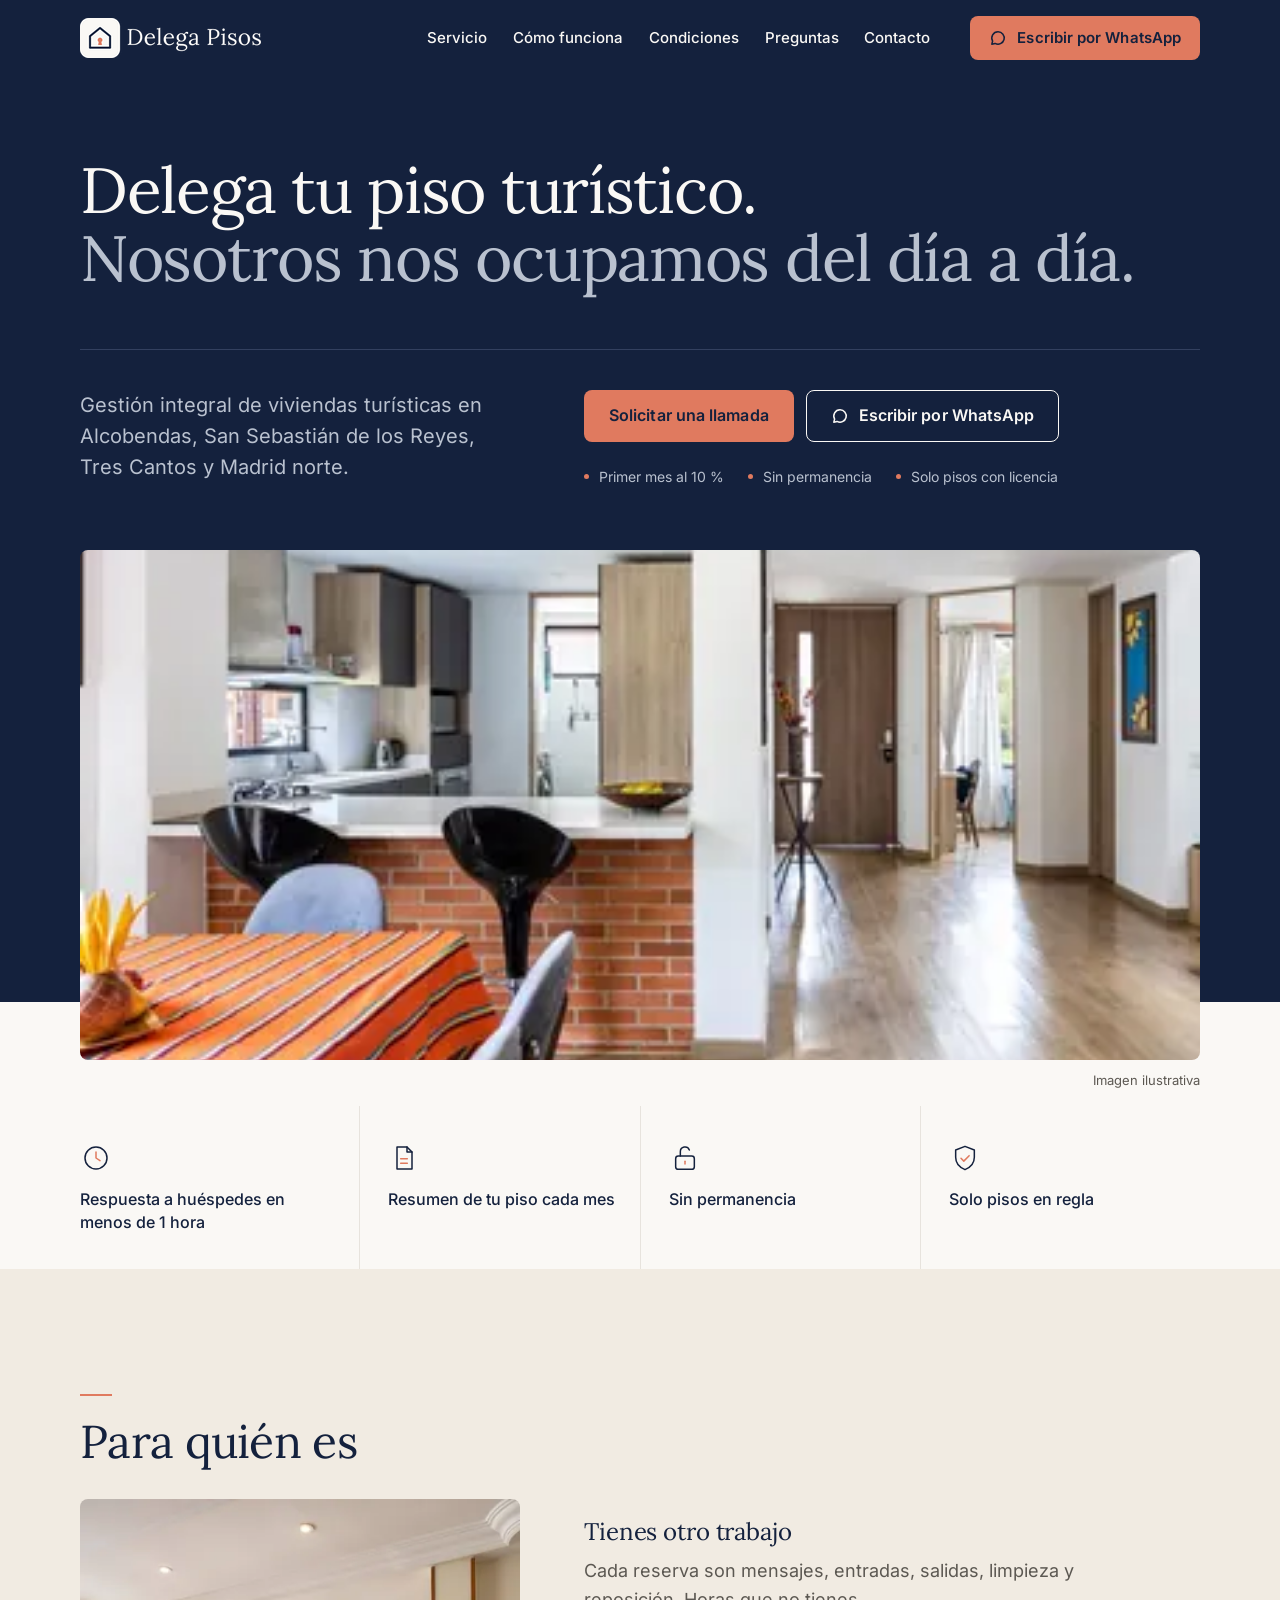
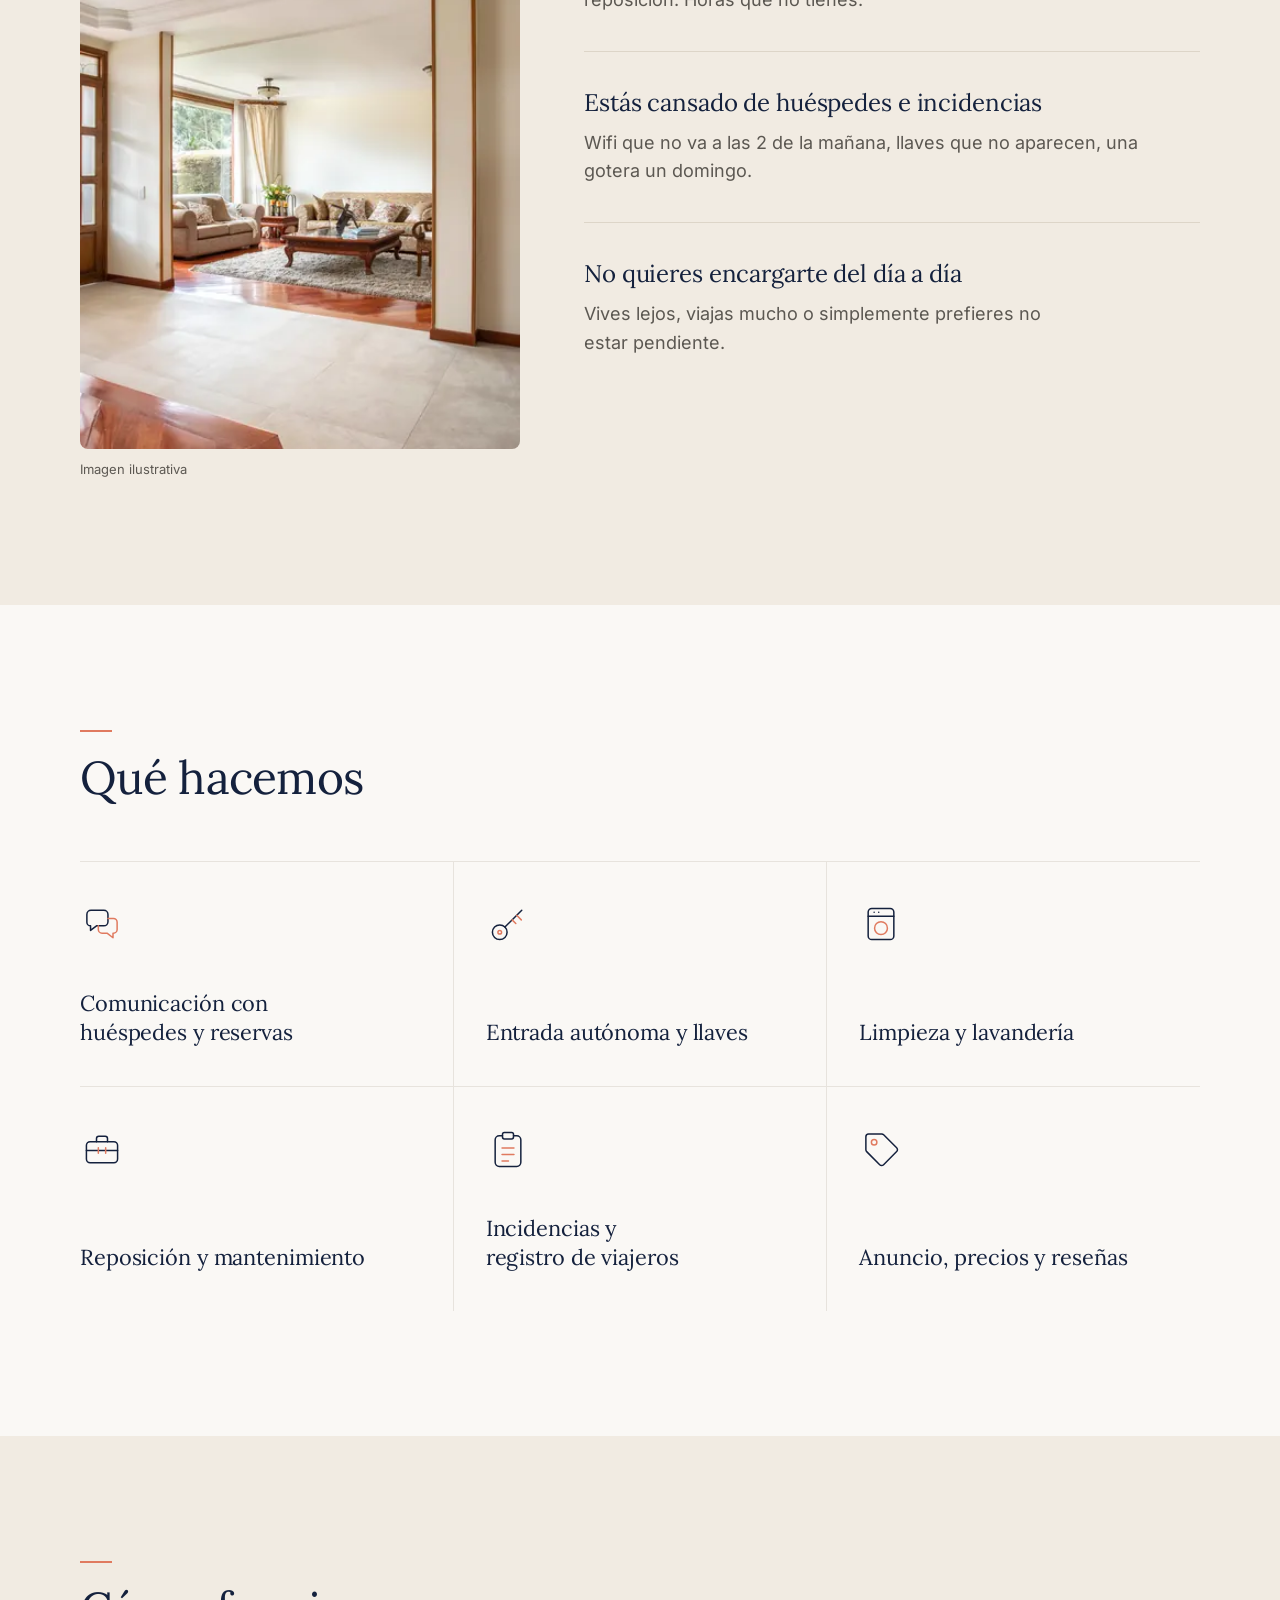
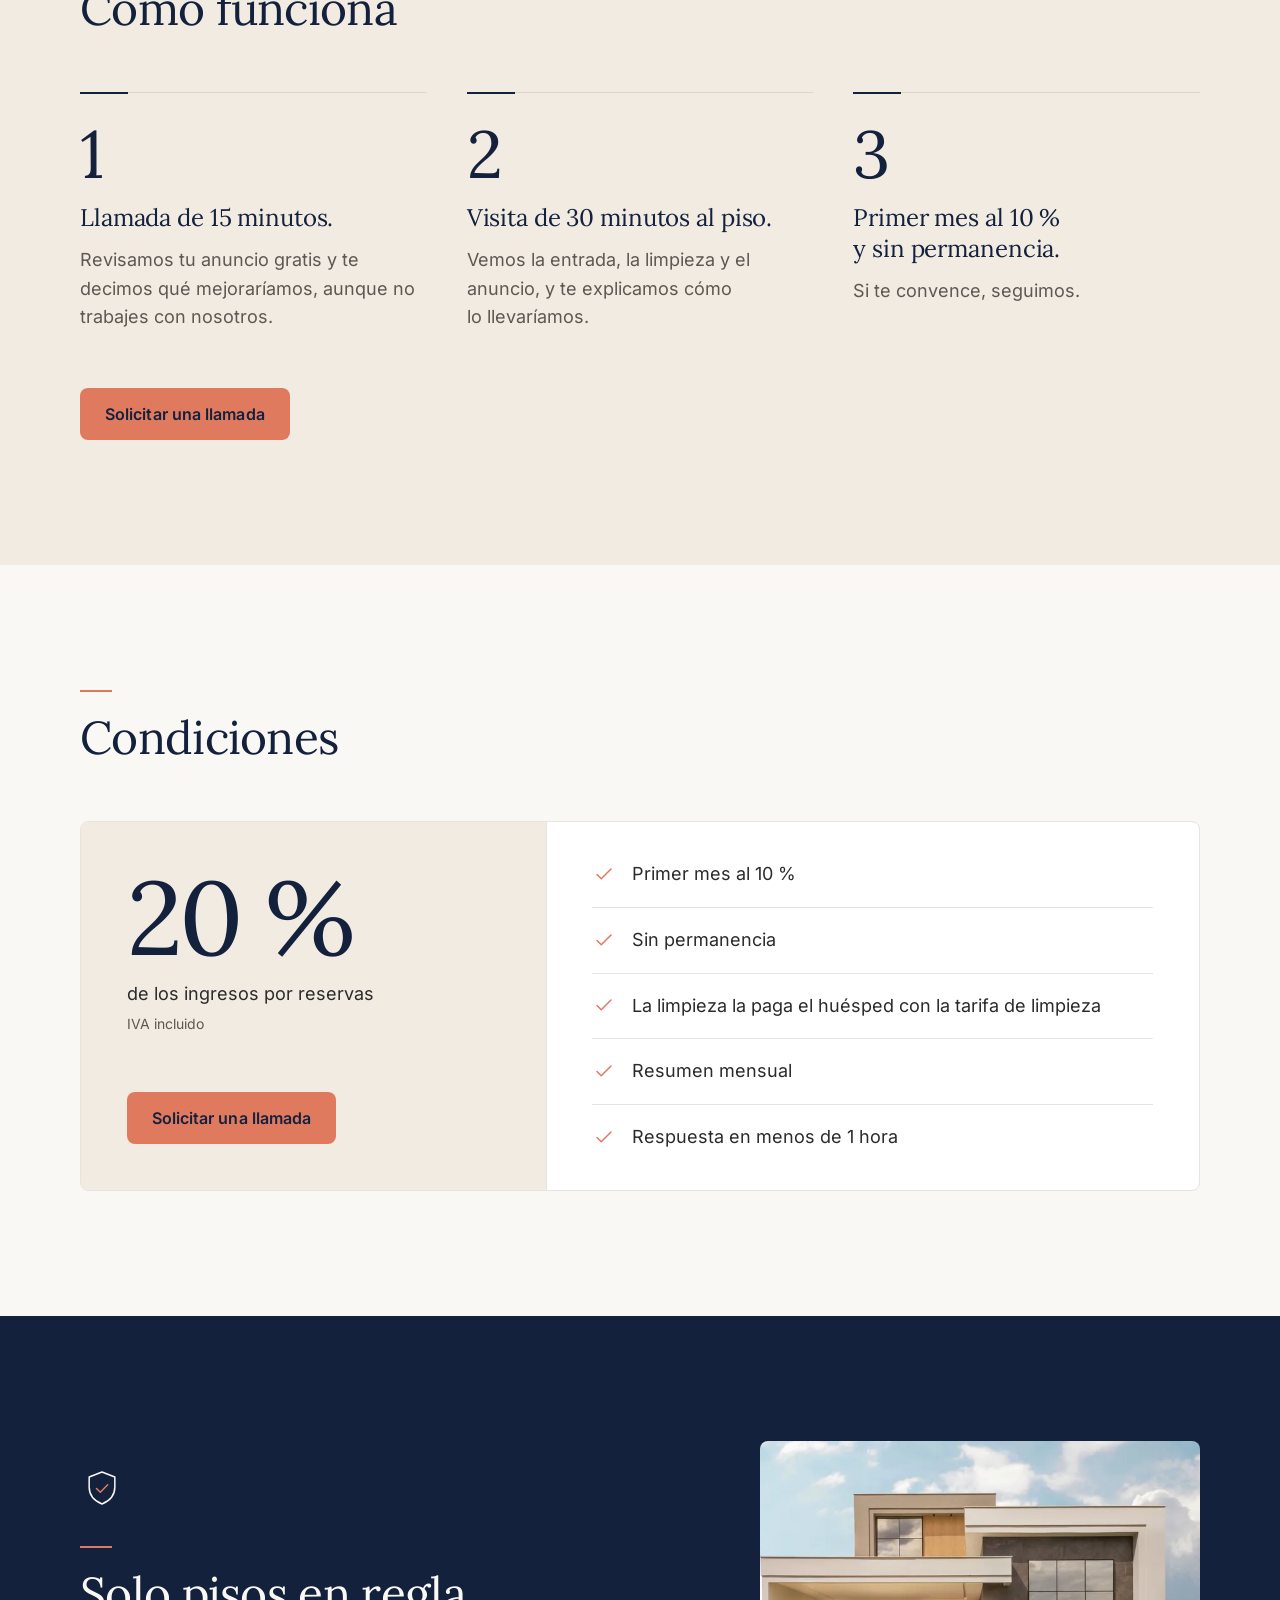
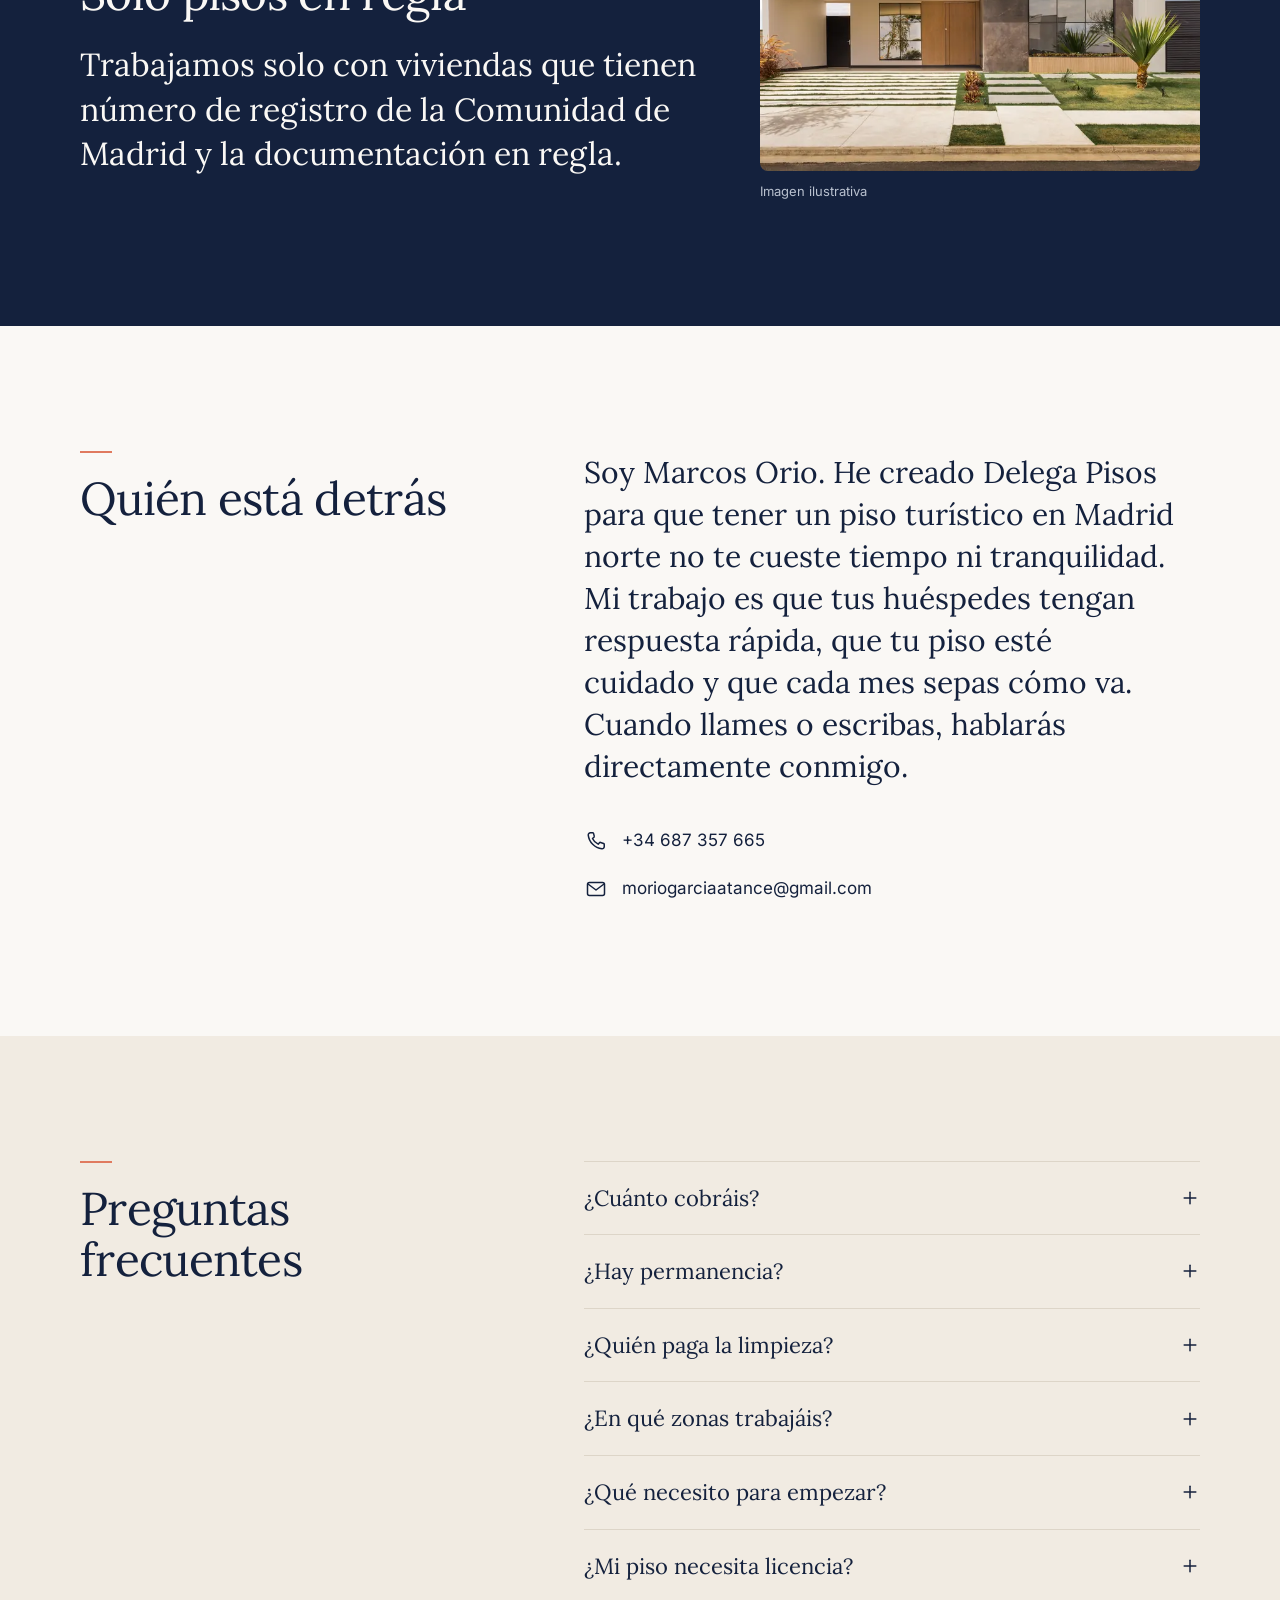
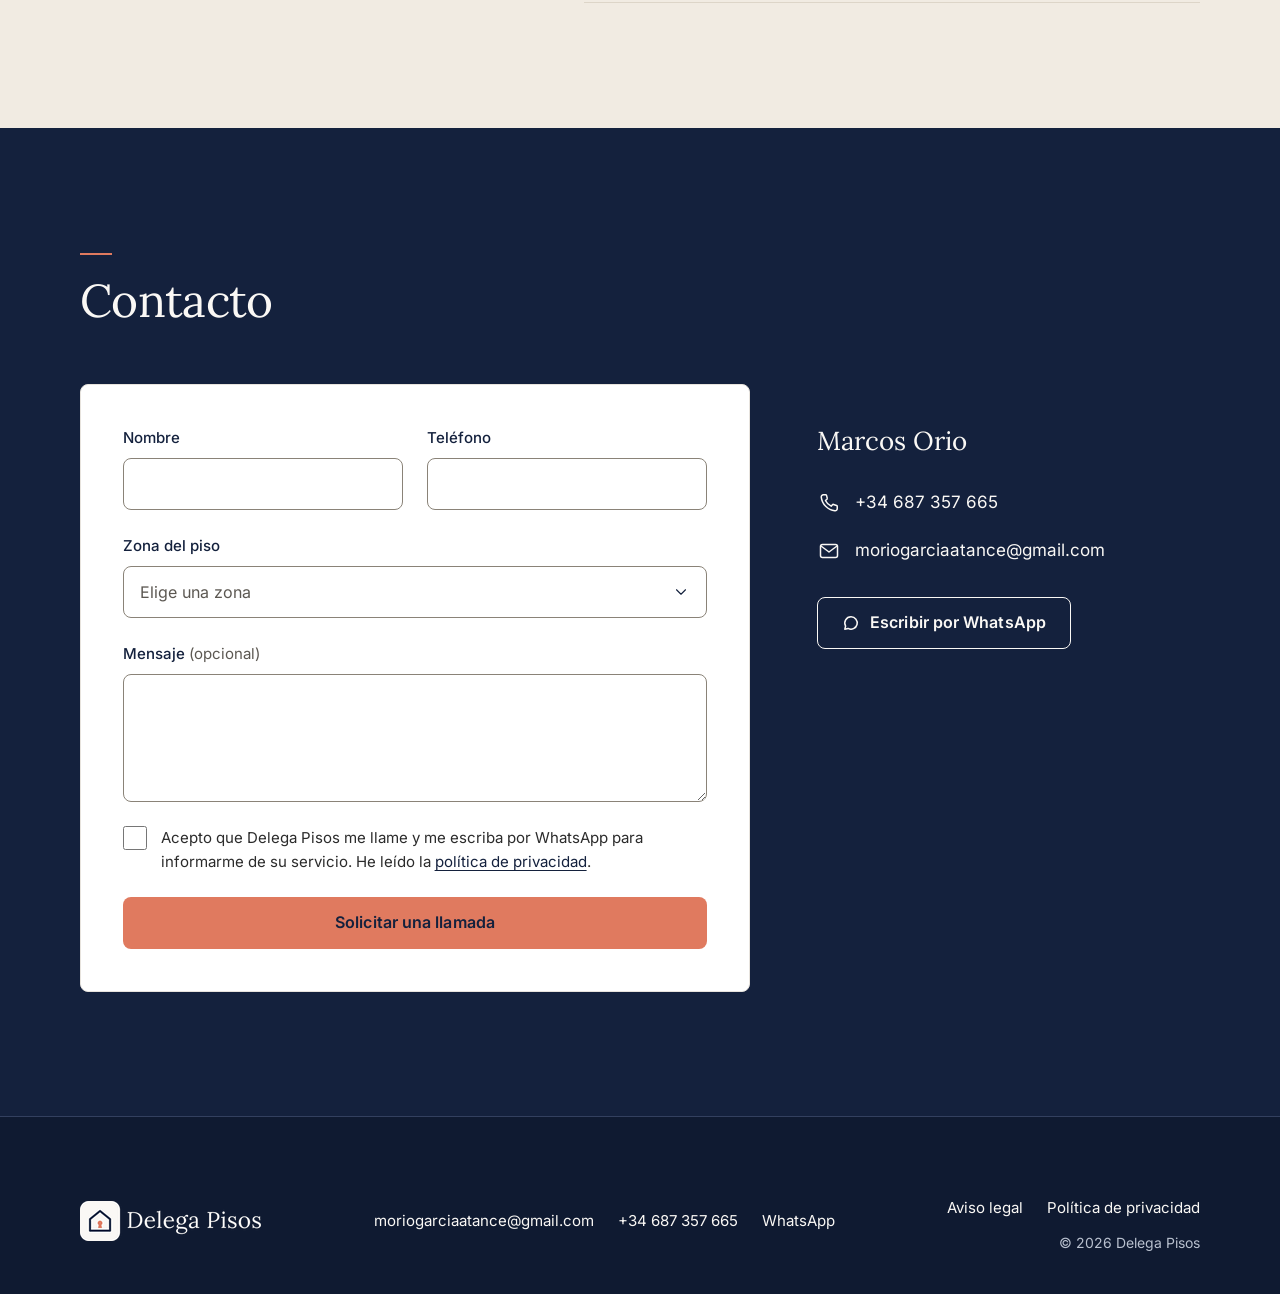
==== commit 63e64d30: "Fotos en la portada, «Para quién es» y «Solo pisos en regla» - Portada: foto panorámica del salón qu" ====
--- a/index.html
+++ b/index.html
@@ -112,6 +112,13 @@
             </ul>
           </div>
         </div>
+        <figure class="hero-foto">
+          <picture>
+            <source media="(max-width: 47.99em)" srcset="/img/foto-salon-movil-400.webp 400w, /img/foto-salon-movil-700.webp 700w, /img/foto-salon-movil-1000.webp 1000w, /img/foto-salon-movil-1320.webp 1320w" sizes="calc(100vw - 40px)" width="1320" height="990">
+            <img src="/img/foto-salon-1120.webp" srcset="/img/foto-salon-800.webp 800w, /img/foto-salon-1120.webp 1120w, /img/foto-salon-1600.webp 1600w, /img/foto-salon-2240.webp 2240w" sizes="(min-width: 72em) 1120px, (min-width: 64em) calc(100vw - 80px), calc(100vw - 64px)" width="1120" height="509" alt="Salón comedor diáfano con cocina abierta, suelo de madera y escalera" fetchpriority="high">
+          </picture>
+          <figcaption>Imagen ilustrativa</figcaption>
+        </figure>
       </div>
     </section>
 
@@ -142,9 +149,13 @@
 
     <!-- 4 · Para quién es -->
     <section class="section tono-arena" id="para-quien" aria-labelledby="para-quien-titulo">
-      <div class="container split">
-        <div class="split-cabecera" data-reveal>
+      <div class="container split split--foto">
+        <div class="split-cabecera split-cabecera--foto" data-reveal>
           <h2 id="para-quien-titulo">Para quién es</h2>
+          <figure class="foto-seccion">
+            <img src="/img/foto-recibidor-700.webp" srcset="/img/foto-recibidor-400.webp 400w, /img/foto-recibidor-700.webp 700w, /img/foto-recibidor-1000.webp 1000w, /img/foto-recibidor-1320.webp 1320w" sizes="(min-width: 72em) 440px, (min-width: 64em) 36vw, calc(100vw - 40px)" width="700" height="875" alt="Recibidor con suelo claro que da a un salón luminoso con sofás y alfombra" loading="lazy" decoding="async">
+            <figcaption>Imagen ilustrativa</figcaption>
+          </figure>
         </div>
         <div class="perfiles">
           <div class="perfil" data-reveal>
@@ -252,12 +263,16 @@
 
     <!-- 8 · Solo pisos en regla -->
     <section class="regla tono-navy" id="en-regla" aria-labelledby="regla-titulo">
-      <div class="container">
+      <div class="container regla-grid">
         <div class="regla-contenido" data-reveal>
           <svg class="icon icon--xl" viewBox="0 0 24 24" aria-hidden="true"><path d="M12 3.25l7 2.75v5.5c0 4.25-2.9 7.6-7 9.25-4.1-1.65-7-5-7-9.25V6z"/><path class="acc" d="M9 12.25l2.1 2.1 4-4.1"/></svg>
           <h2 id="regla-titulo">Solo pisos en regla</h2>
           <p>Trabajamos solo con viviendas que tienen número de registro de la Comunidad de Madrid y la documentación en regla.</p>
         </div>
+        <figure class="foto-seccion regla-foto" data-reveal>
+          <img src="/img/foto-fachada-700.webp" srcset="/img/foto-fachada-400.webp 400w, /img/foto-fachada-700.webp 700w, /img/foto-fachada-1000.webp 1000w, /img/foto-fachada-1400.webp 1400w" sizes="(min-width: 72em) 440px, (min-width: 64em) 36vw, calc(100vw - 40px)" width="700" height="525" alt="Fachada de una vivienda moderna con jardín delantero" loading="lazy" decoding="async">
+          <figcaption>Imagen ilustrativa</figcaption>
+        </figure>
       </div>
     </section>
 
--- a/css/styles.css
+++ b/css/styles.css
@@ -97,6 +97,7 @@
   --gutter: 20px;
   --header-h: 64px;
   --seccion: clamp(4.5rem, 3rem + 6vw, 8rem);
+  --solape: clamp(3rem, 1.5rem + 5vw, 6.5rem); /* cuánto baja la foto de portada sobre la franja */
   --ease: cubic-bezier(0.2, 0.65, 0.3, 1);
 }
 
@@ -580,7 +581,8 @@
 /* Portada solo tipográfica: el titular manda y debajo, en dos columnas, subtítulo y acciones. */
 
 .hero {
-  padding-block: clamp(2.5rem, 1rem + 5vw, 7rem) clamp(3.5rem, 2rem + 5vw, 7rem);
+  display: flow-root;
+  padding-top: clamp(2.5rem, 1rem + 5vw, 7rem);
 }
 
 /* Tamaño calculado para que «Nosotros nos ocupamos del día a día.» quepa en una línea desde 768 px */
@@ -666,7 +668,66 @@
   }
 }
 
+/* Foto panorámica: empieza sobre el azul y termina sobre la franja clara de compromisos */
+.hero-foto {
+  position: relative;
+  z-index: 1;
+  margin: clamp(2.5rem, 1.5rem + 3vw, 4rem) 0 calc(-1 * var(--solape));
+}
+
+.hero-foto img,
+.foto-seccion img {
+  width: 100%;
+  aspect-ratio: 4 / 3;
+  object-fit: cover;
+  border-radius: var(--radio);
+}
+
+.hero-foto figcaption,
+.foto-seccion figcaption {
+  margin-top: 0.625rem;
+  color: var(--texto-suave);
+  font-size: 0.8125rem;
+}
+
+/* El pie de la foto de portada ya queda sobre fondo claro */
+.hero-foto figcaption {
+  color: var(--tinta-suave);
+  text-align: right;
+}
+
+@media (min-width: 48em) {
+  .hero-foto img {
+    aspect-ratio: 2.2 / 1;
+  }
+}
+
+/* ---------- Fotos de sección ---------- */
+
+.foto-seccion {
+  margin-top: 2rem;
+}
+
+@media (min-width: 64em) {
+  /* Con foto, la columna del título ya no se queda fija y el texto se centra frente a ella */
+  .split-cabecera--foto {
+    position: static;
+  }
+
+  .split--foto {
+    align-items: center;
+  }
+
+  .split-cabecera--foto .foto-seccion img {
+    aspect-ratio: 4 / 5;
+  }
+}
+
 /* ---------- 3 · Compromisos ---------- */
+
+.compromisos {
+  padding-top: calc(var(--solape) + 1rem);
+}
 
 .compromisos-lista {
   display: grid;
@@ -929,8 +990,25 @@
   padding-block: clamp(4.5rem, 3rem + 6vw, 8rem);
 }
 
+.regla-grid {
+  display: grid;
+  gap: 3rem;
+  align-items: center;
+}
+
 .regla-contenido {
   max-width: 50rem;
+}
+
+.regla-foto {
+  margin-top: 0;
+}
+
+@media (min-width: 64em) {
+  .regla-grid {
+    grid-template-columns: minmax(0, 7fr) minmax(0, 5fr);
+    gap: 4rem;
+  }
 }
 
 .regla .icon {
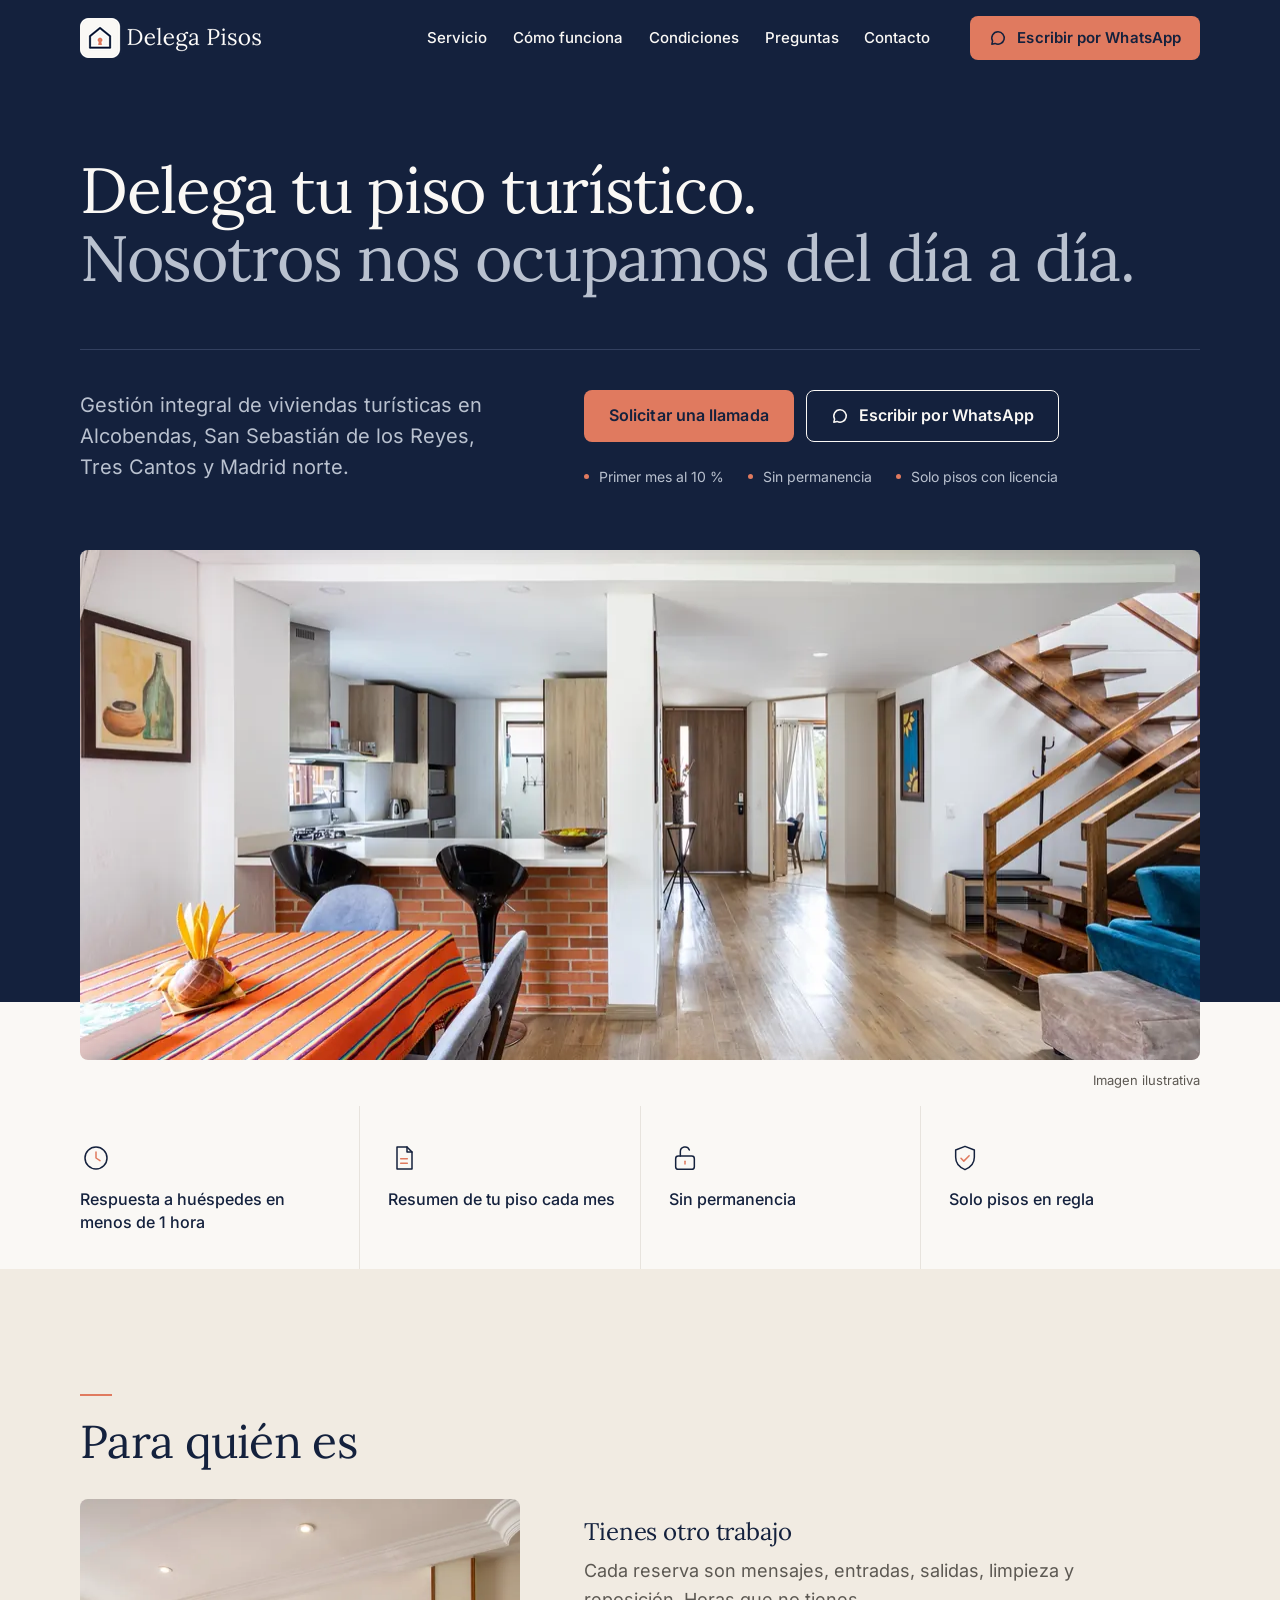
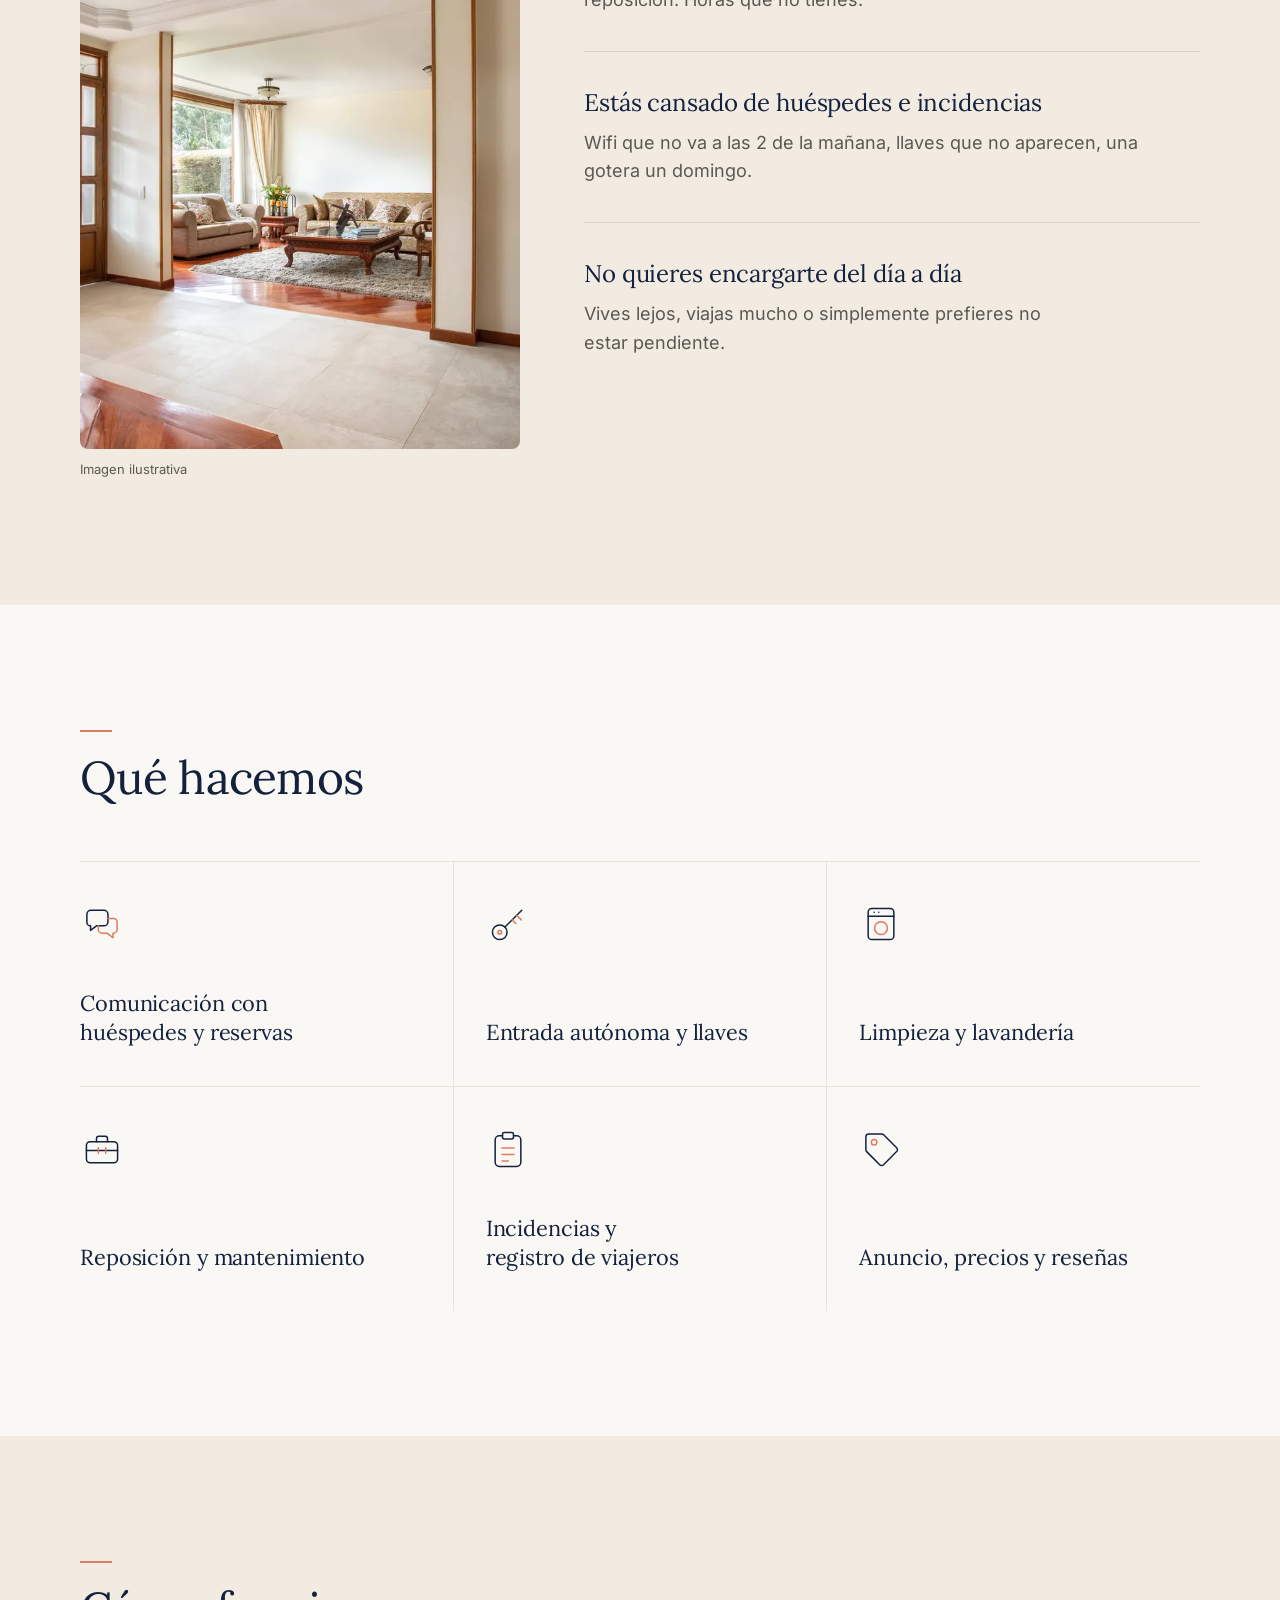
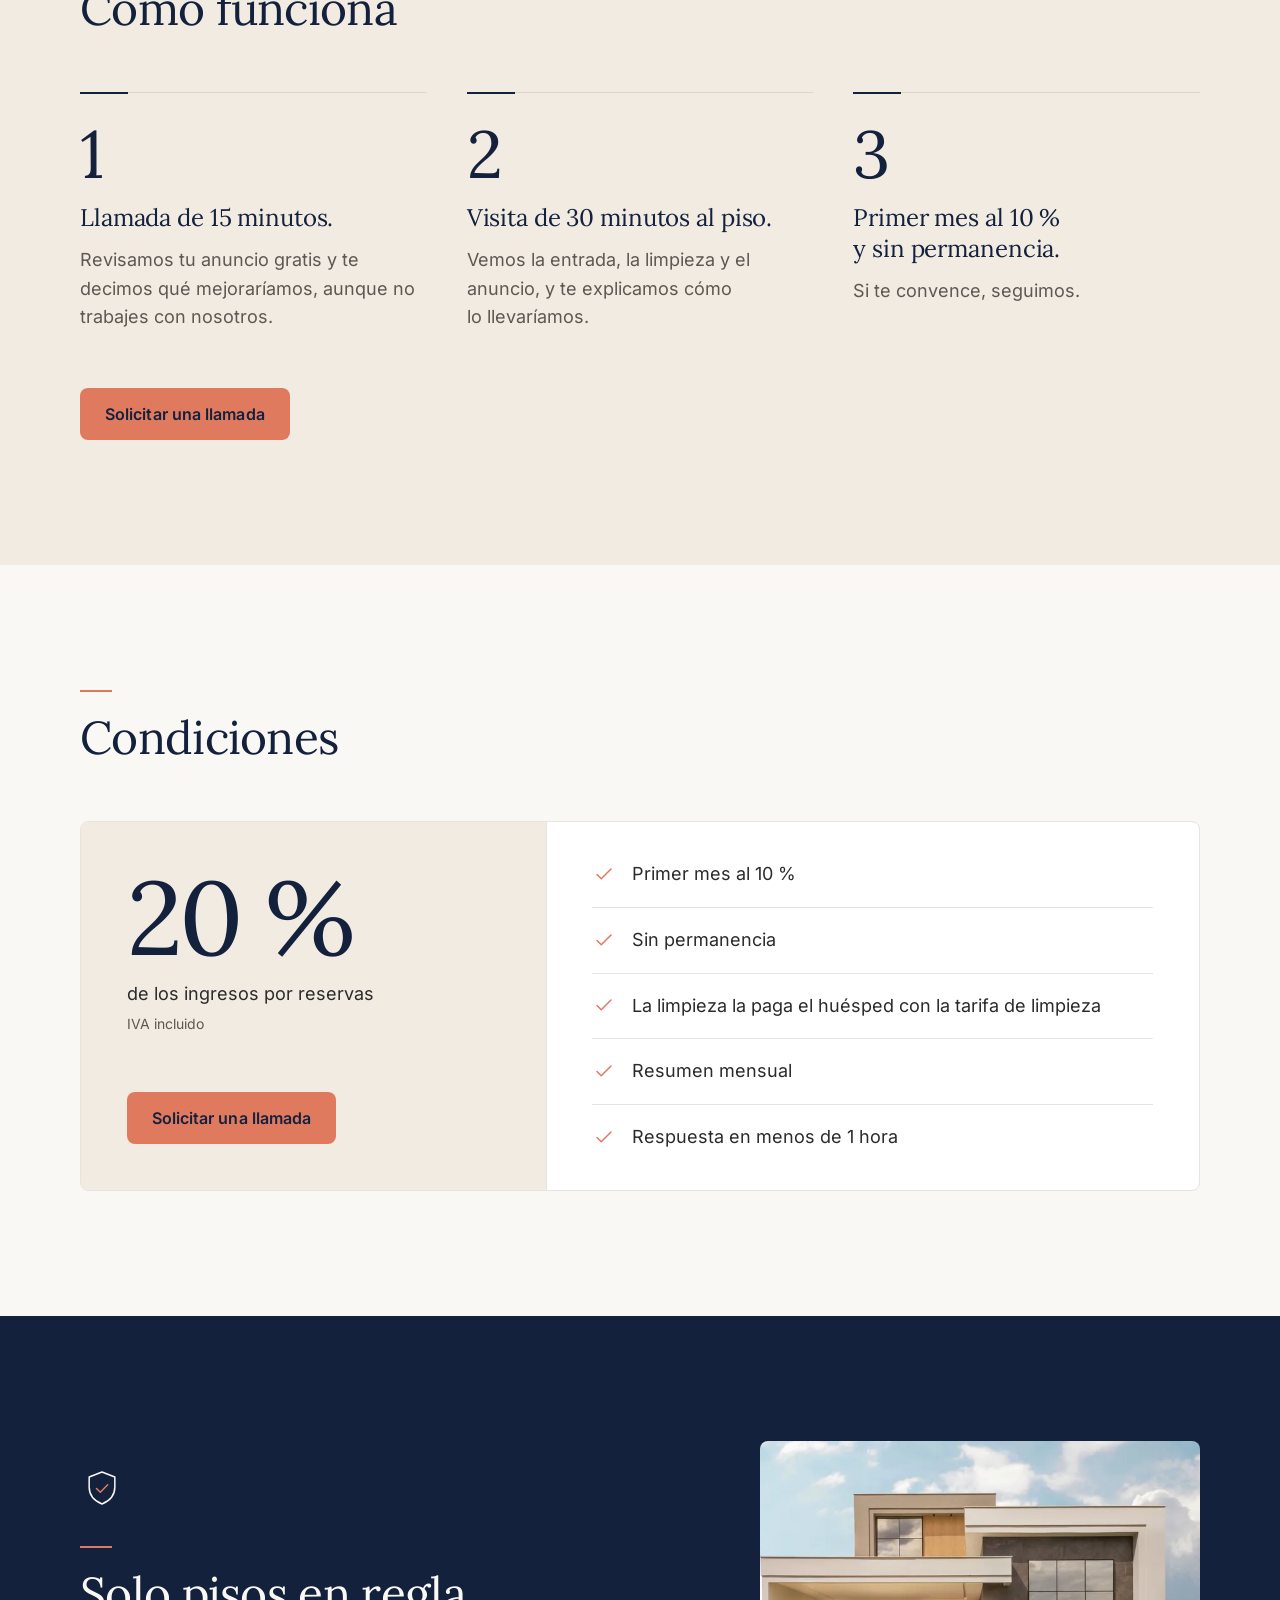
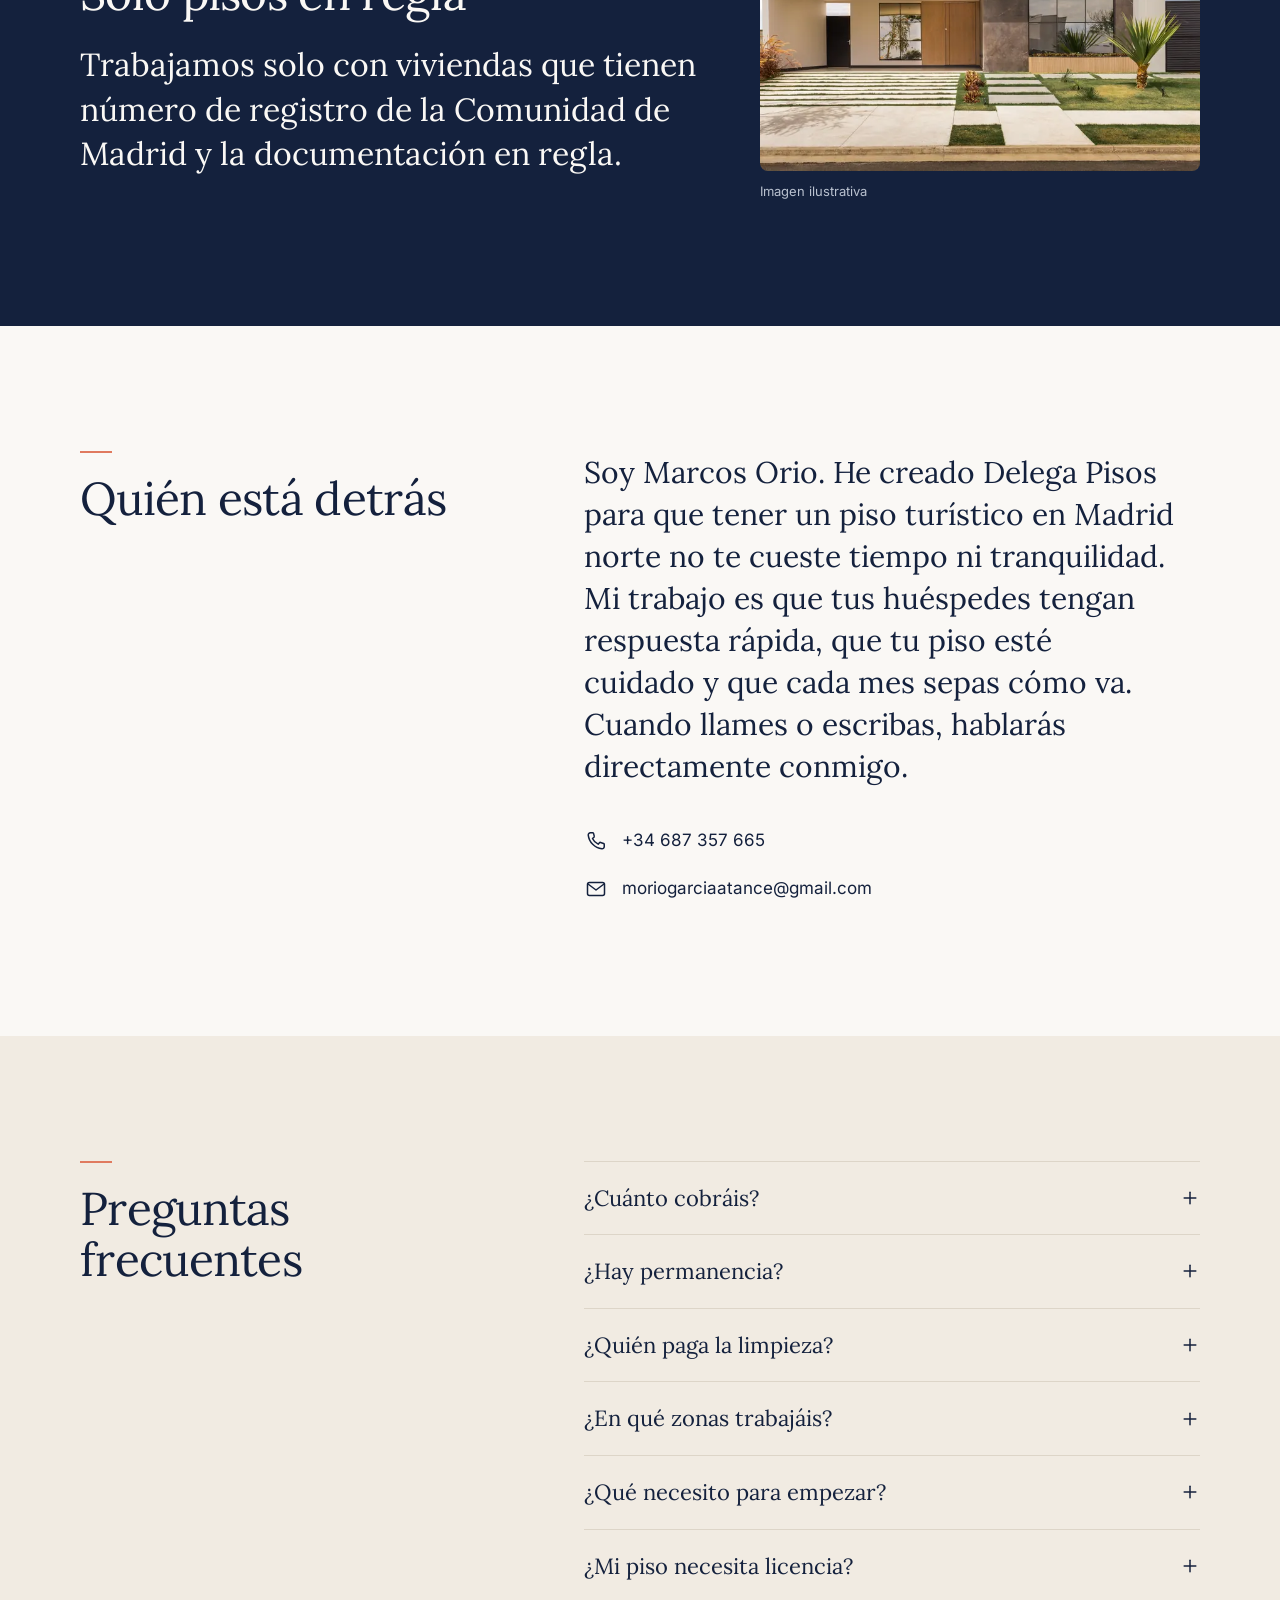
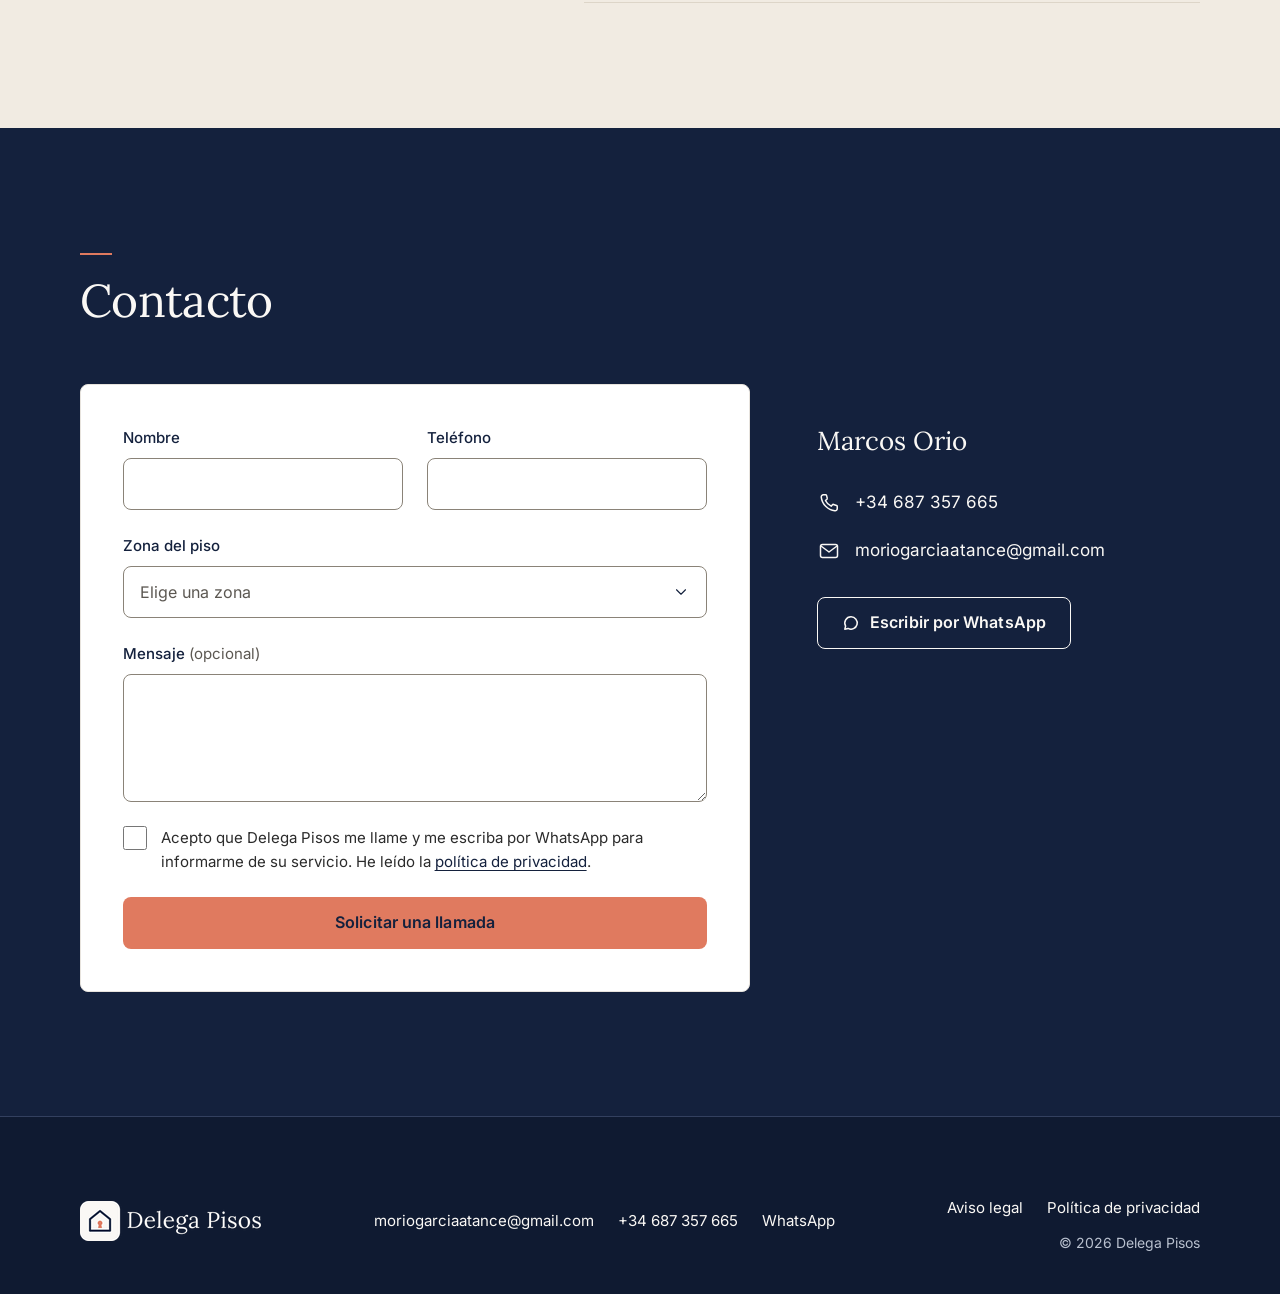
==== commit d699ba0c: "Añade la verificación de Google Search Console Co-Authored-By: Claude Opus 5.5 <noreply@anthropic.co" ====
--- a/index.html
+++ b/index.html
@@ -6,6 +6,7 @@
   <title>Delega Pisos · Gestión de pisos turísticos en Madrid norte</title>
   <meta name="description" content="Gestión integral de viviendas turísticas en Alcobendas, San Sebastián de los Reyes, Tres Cantos y Madrid norte. Primer mes al 10 %, sin permanencia y solo pisos con licencia.">
   <meta name="theme-color" content="#14213D">
+  <meta name="google-site-verification" content="9wcAxpHWasrwvKVXcYkWjf-Sad-N_UI-fSoGycI0RMg">
 
   <link rel="preload" href="/fonts/lora-latin-wght.woff2" as="font" type="font/woff2" crossorigin>
   <link rel="preload" href="/fonts/inter-latin-wght.woff2" as="font" type="font/woff2" crossorigin>
